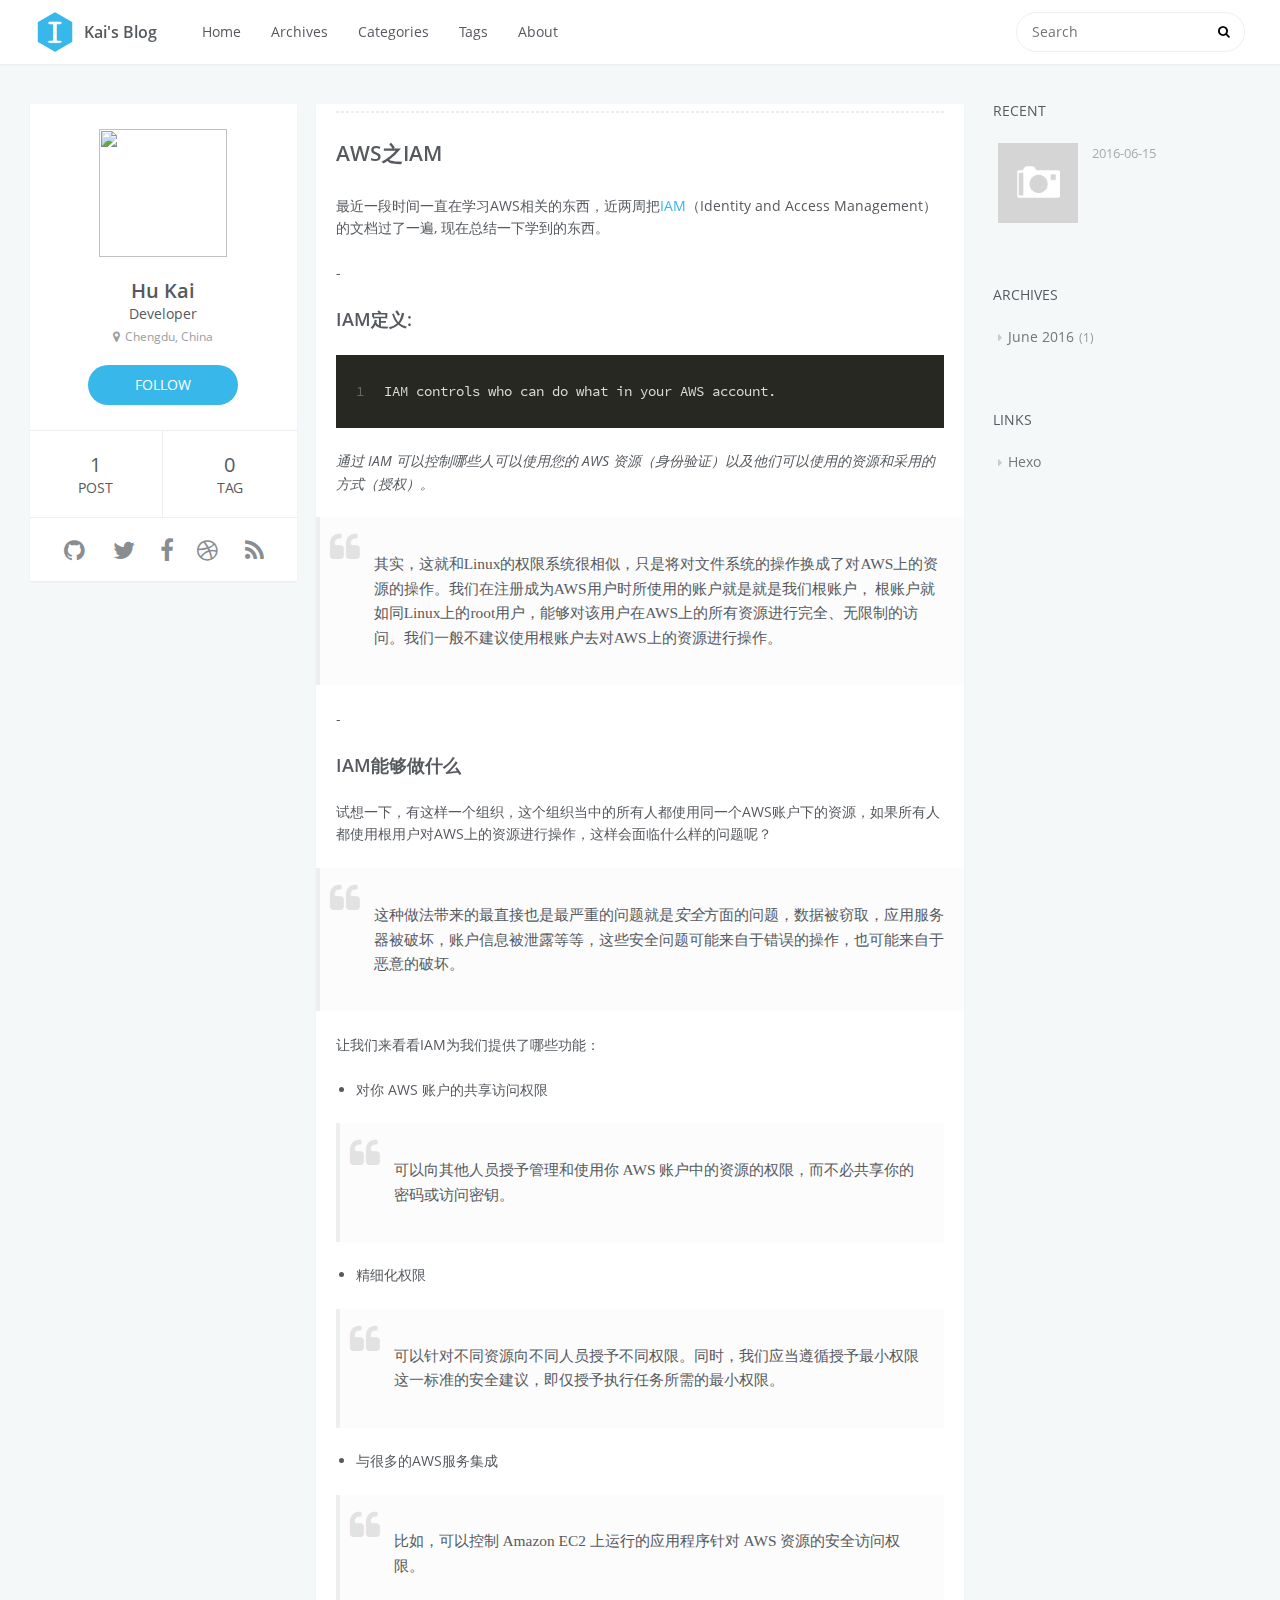
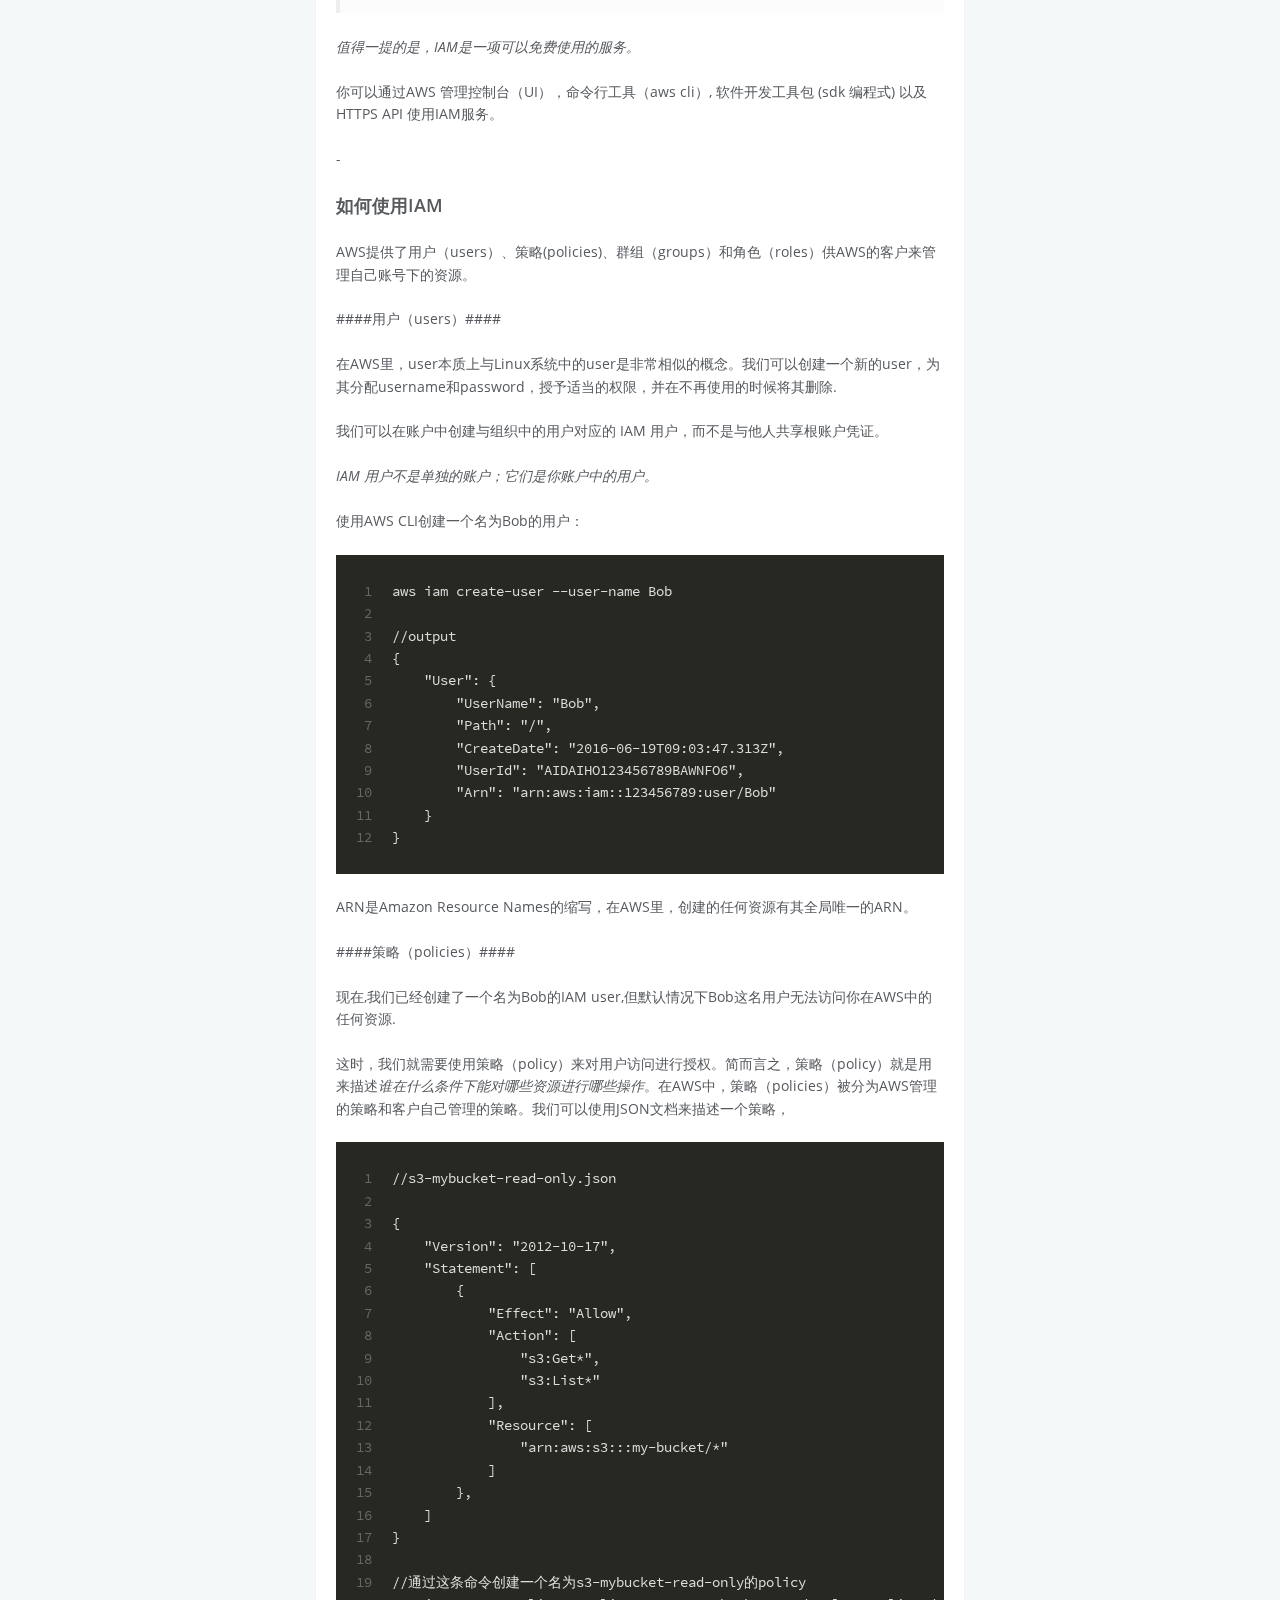
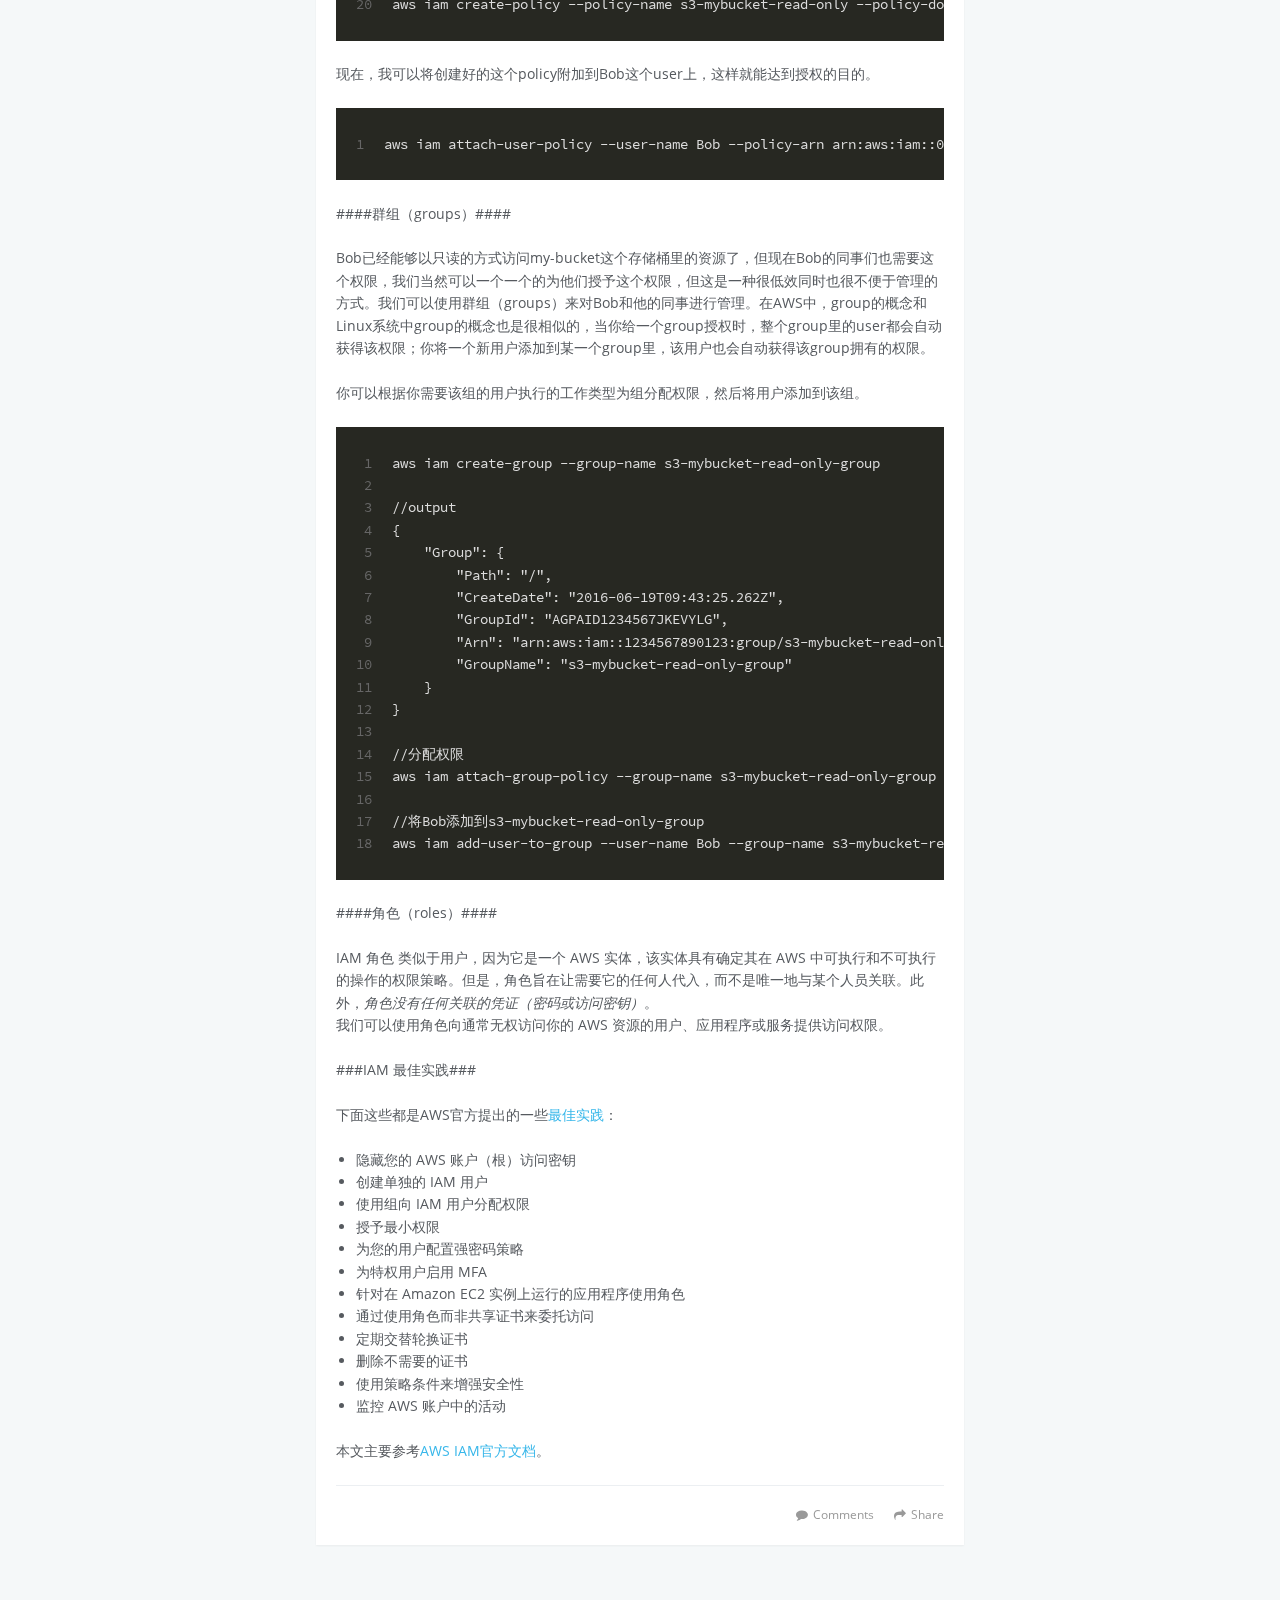
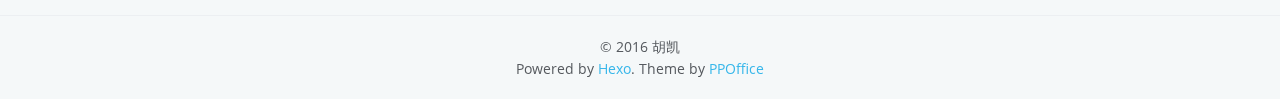
==== index.html @ 1a656338 "Site updated: 2016-06-19 18:15:41" ====
<!DOCTYPE html>
<html lang=zh>
<head>
    <meta charset="utf-8">
    
    <title>Kai&#39;s Blog</title>
    <meta name="viewport" content="width=device-width, initial-scale=1, maximum-scale=1" />
    <meta name="description" content="我的技术博客">
<meta property="og:type" content="website">
<meta property="og:title" content="Kai's Blog">
<meta property="og:url" content="http://yoursite.com/index.html">
<meta property="og:site_name" content="Kai's Blog">
<meta property="og:description" content="我的技术博客">
<meta name="twitter:card" content="summary">
<meta name="twitter:title" content="Kai's Blog">
<meta name="twitter:description" content="我的技术博客">
    

    

    

    <link rel="stylesheet" href="/vendor/font-awesome/css/font-awesome.min.css">
    <link rel="stylesheet" href="/vendor/open-sans/styles.css">
    <link rel="stylesheet" href="/vendor/source-code-pro/styles.css">

    <link rel="stylesheet" href="/css/style.css">

    <script src="/vendor/jquery/2.1.3/jquery.min.js"></script>
    
    
        <link rel="stylesheet" href="/vendor/fancybox/jquery.fancybox.css">
    
    
    
    

</head>
<body>
    <div id="container">
        <header id="header">
    <div id="header-main" class="header-inner">
        <div class="outer">
            <a href="/" id="logo">
                <i class="logo"></i>
                <span class="site-title">Kai&#39;s Blog</span>
            </a>
            <nav id="main-nav">
                
                    <a class="main-nav-link" href="/.">Home</a>
                
                    <a class="main-nav-link" href="/archives">Archives</a>
                
                    <a class="main-nav-link" href="/categories">Categories</a>
                
                    <a class="main-nav-link" href="/tags">Tags</a>
                
                    <a class="main-nav-link" href="/about">About</a>
                
            </nav>
            
                
                <nav id="sub-nav">
                    <div class="profile" id="profile-nav">
                        <a id="profile-anchor" href="javascript:;">
                            <img class="avatar" src="/images/kai_avatar.jpg" />
                            <i class="fa fa-caret-down"></i>
                        </a>
                    </div>
                </nav>
            
            <div id="search-form-wrap">

    <form class="search-form">
        <input type="text" class="ins-search-input search-form-input" placeholder="Search" />
        <button type="submit" class="search-form-submit"></button>
    </form>
    <div class="ins-search">
    <div class="ins-search-mask"></div>
    <div class="ins-search-container">
        <div class="ins-input-wrapper">
            <input type="text" class="ins-search-input" placeholder="Type something..." />
            <span class="ins-close ins-selectable"><i class="fa fa-times-circle"></i></span>
        </div>
        <div class="ins-section-wrapper">
            <div class="ins-section-container"></div>
        </div>
    </div>
</div>
<script>
(function (window) {
    var INSIGHT_CONFIG = {
        TRANSLATION: {
            POSTS: 'Posts',
            PAGES: 'Pages',
            CATEGORIES: 'Categories',
            TAGS: 'Tags',
            UNTITLED: '(Untitled)',
        },
        ROOT_URL: '/',
        CONTENT_URL: '/content.json',
    };
    window.INSIGHT_CONFIG = INSIGHT_CONFIG;
})(window);
</script>
<script src="/js/insight.js"></script>

</div>
        </div>
    </div>
    <div id="main-nav-mobile" class="header-sub header-inner">
        <table class="menu outer">
            <tr>
                
                    <td><a class="main-nav-link" href="/.">Home</a></td>
                
                    <td><a class="main-nav-link" href="/archives">Archives</a></td>
                
                    <td><a class="main-nav-link" href="/categories">Categories</a></td>
                
                    <td><a class="main-nav-link" href="/tags">Tags</a></td>
                
                    <td><a class="main-nav-link" href="/about">About</a></td>
                
                <td>
                    
    <div class="search-form">
        <input type="text" class="ins-search-input search-form-input" placeholder="Search" />
    </div>

                </td>
            </tr>
        </table>
    </div>
</header>

        <div class="outer">
            
                

<aside id="profile">
    <div class="inner profile-inner">
        <div class="base-info profile-block">
            <img id="avatar" src="/images/kai_avatar.jpg" />
            <h2 id="name">Hu Kai</h2>
            <h3 id="title">Developer</h3>
            <span id="location"><i class="fa fa-map-marker"></i>Chengdu, China</span>
            <a id="follow" target="_blank" href="https://github.com/WrongKey/">FOLLOW</a>
        </div>
        <div class="article-info profile-block">
            <div class="article-info-block">
                1
                <span>post</span>
            </div>
            <div class="article-info-block">
                0
                <span>tag</span>
            </div>
        </div>
        
        <div class="profile-block social-links">
            <table>
                <tr>
                    
                    
                    <td>
                        <a href="https://github.com/WrongKey/" target="_blank" title="github" class=tooltip>
                            <i class="fa fa-github"></i>
                        </a>
                    </td>
                    
                    <td>
                        <a href="/" target="_blank" title="twitter" class=tooltip>
                            <i class="fa fa-twitter"></i>
                        </a>
                    </td>
                    
                    <td>
                        <a href="/" target="_blank" title="facebook" class=tooltip>
                            <i class="fa fa-facebook"></i>
                        </a>
                    </td>
                    
                    <td>
                        <a href="/" target="_blank" title="dribbble" class=tooltip>
                            <i class="fa fa-dribbble"></i>
                        </a>
                    </td>
                    
                    <td>
                        <a href="/" target="_blank" title="rss" class=tooltip>
                            <i class="fa fa-rss"></i>
                        </a>
                    </td>
                    
                </tr>
            </table>
        </div>
        
    </div>
</aside>

            
            <section id="main">
    <article id="post-AWS之IAM" class="article article-type-post" itemscope itemprop="blogPost">
    <div class="article-inner">
        
        
        
        <div class="article-entry" itemprop="articleBody">
        
            
            <hr>
<h2 id="AWS之IAM"><a href="#AWS之IAM" class="headerlink" title="AWS之IAM"></a>AWS之IAM</h2><p>最近一段时间一直在学习AWS相关的东西，近两周把<a href="http://docs.aws.amazon.com/zh_cn/IAM/latest/UserGuide/introduction.html" target="_blank" rel="external">IAM</a>（Identity and Access Management）的文档过了一遍, 现在总结一下学到的东西。</p>
<p>-</p>
<h3 id="IAM定义"><a href="#IAM定义" class="headerlink" title="IAM定义:"></a>IAM定义:</h3><figure class="highlight plain"><table><tr><td class="gutter"><pre><span class="line">1</span><br></pre></td><td class="code"><pre><span class="line">IAM controls who can do what in your AWS account.</span><br></pre></td></tr></table></figure>
<p><em>通过 IAM 可以控制哪些人可以使用您的 AWS 资源（身份验证）以及他们可以使用的资源和采用的方式（授权）。</em></p>
<blockquote>
<p>其实，这就和Linux的权限系统很相似，只是将对文件系统的操作换成了对AWS上的资源的操作。我们在注册成为AWS用户时所使用的账户就是就是我们根账户， 根账户就如同Linux上的root用户，能够对该用户在AWS上的所有资源进行完全、无限制的访问。我们一般不建议使用根账户去对AWS上的资源进行操作。</p>
</blockquote>
<p>-</p>
<h3 id="IAM能够做什么"><a href="#IAM能够做什么" class="headerlink" title="IAM能够做什么"></a>IAM能够做什么</h3><p>试想一下，有这样一个组织，这个组织当中的所有人都使用同一个AWS账户下的资源，如果所有人都使用根用户对AWS上的资源进行操作，这样会面临什么样的问题呢？</p>
<blockquote>
<p>这种做法带来的最直接也是最严重的问题就是<em>安全</em>方面的问题，数据被窃取，应用服务器被破坏，账户信息被泄露等等，这些安全问题可能来自于错误的操作，也可能来自于恶意的破坏。</p>
</blockquote>
<p>让我们来看看IAM为我们提供了哪些功能：</p>
<ul>
<li><p>对你 AWS 账户的共享访问权限</p>
<blockquote>
<p>可以向其他人员授予管理和使用你 AWS 账户中的资源的权限，而不必共享你的密码或访问密钥。</p>
</blockquote>
</li>
<li><p>精细化权限</p>
<blockquote>
<p>可以针对不同资源向不同人员授予不同权限。同时，我们应当遵循授予最小权限这一标准的安全建议，即仅授予执行任务所需的最小权限。</p>
</blockquote>
</li>
<li><p>与很多的AWS服务集成</p>
<blockquote>
<p>比如，可以控制 Amazon EC2 上运行的应用程序针对 AWS 资源的安全访问权限。</p>
</blockquote>
</li>
</ul>
<p><em>值得一提的是，IAM是一项可以免费使用的服务。</em></p>
<p>你可以通过AWS 管理控制台（UI），命令行工具（aws cli）, 软件开发工具包 (sdk 编程式) 以及HTTPS API 使用IAM服务。</p>
<p>-</p>
<h3 id="如何使用IAM"><a href="#如何使用IAM" class="headerlink" title="如何使用IAM"></a>如何使用IAM</h3><p>AWS提供了用户（users）、策略(policies)、群组（groups）和角色（roles）供AWS的客户来管理自己账号下的资源。</p>
<p>####用户（users）####</p>
<p>在AWS里，user本质上与Linux系统中的user是非常相似的概念。我们可以创建一个新的user，为其分配username和password，授予适当的权限，并在不再使用的时候将其删除.</p>
<p>我们可以在账户中创建与组织中的用户对应的 IAM 用户，而不是与他人共享根账户凭证。</p>
<p><em>IAM 用户不是单独的账户；它们是你账户中的用户。</em></p>
<p>使用AWS CLI创建一个名为Bob的用户：</p>
<figure class="highlight plain"><table><tr><td class="gutter"><pre><span class="line">1</span><br><span class="line">2</span><br><span class="line">3</span><br><span class="line">4</span><br><span class="line">5</span><br><span class="line">6</span><br><span class="line">7</span><br><span class="line">8</span><br><span class="line">9</span><br><span class="line">10</span><br><span class="line">11</span><br><span class="line">12</span><br></pre></td><td class="code"><pre><span class="line">aws iam create-user --user-name Bob</span><br><span class="line"></span><br><span class="line">//output</span><br><span class="line">&#123;</span><br><span class="line">    &quot;User&quot;: &#123;</span><br><span class="line">        &quot;UserName&quot;: &quot;Bob&quot;,</span><br><span class="line">        &quot;Path&quot;: &quot;/&quot;,</span><br><span class="line">        &quot;CreateDate&quot;: &quot;2016-06-19T09:03:47.313Z&quot;,</span><br><span class="line">        &quot;UserId&quot;: &quot;AIDAIHO123456789BAWNFO6&quot;,</span><br><span class="line">        &quot;Arn&quot;: &quot;arn:aws:iam::123456789:user/Bob&quot;</span><br><span class="line">    &#125;</span><br><span class="line">&#125;</span><br></pre></td></tr></table></figure>
<p>ARN是Amazon Resource Names的缩写，在AWS里，创建的任何资源有其全局唯一的ARN。</p>
<p>####策略（policies）####</p>
<p>现在,我们已经创建了一个名为Bob的IAM user,但默认情况下Bob这名用户无法访问你在AWS中的任何资源.</p>
<p>这时，我们就需要使用策略（policy）来对用户访问进行授权。简而言之，策略（policy）就是用来描述<em>谁在什么条件下能对哪些资源进行哪些操作</em>。在AWS中，策略（policies）被分为AWS管理的策略和客户自己管理的策略。我们可以使用JSON文档来描述一个策略，</p>
<figure class="highlight plain"><table><tr><td class="gutter"><pre><span class="line">1</span><br><span class="line">2</span><br><span class="line">3</span><br><span class="line">4</span><br><span class="line">5</span><br><span class="line">6</span><br><span class="line">7</span><br><span class="line">8</span><br><span class="line">9</span><br><span class="line">10</span><br><span class="line">11</span><br><span class="line">12</span><br><span class="line">13</span><br><span class="line">14</span><br><span class="line">15</span><br><span class="line">16</span><br><span class="line">17</span><br><span class="line">18</span><br><span class="line">19</span><br><span class="line">20</span><br></pre></td><td class="code"><pre><span class="line">//s3-mybucket-read-only.json</span><br><span class="line"></span><br><span class="line">&#123;</span><br><span class="line">    &quot;Version&quot;: &quot;2012-10-17&quot;,</span><br><span class="line">    &quot;Statement&quot;: [</span><br><span class="line">        &#123;</span><br><span class="line">            &quot;Effect&quot;: &quot;Allow&quot;,</span><br><span class="line">            &quot;Action&quot;: [</span><br><span class="line">                &quot;s3:Get*&quot;,</span><br><span class="line">                &quot;s3:List*&quot;</span><br><span class="line">            ],</span><br><span class="line">            &quot;Resource&quot;: [</span><br><span class="line">                &quot;arn:aws:s3:::my-bucket/*&quot;</span><br><span class="line">            ]</span><br><span class="line">        &#125;,</span><br><span class="line">    ]</span><br><span class="line">&#125;</span><br><span class="line"></span><br><span class="line">//通过这条命令创建一个名为s3-mybucket-read-only的policy</span><br><span class="line">aws iam create-policy --policy-name s3-mybucket-read-only --policy-document s3-mybucket-read-only.json</span><br></pre></td></tr></table></figure>
<p>现在，我可以将创建好的这个policy附加到Bob这个user上，这样就能达到授权的目的。</p>
<figure class="highlight plain"><table><tr><td class="gutter"><pre><span class="line">1</span><br></pre></td><td class="code"><pre><span class="line">aws iam attach-user-policy --user-name Bob --policy-arn arn:aws:iam::0123456789012:policy/s3-mybucket-read-only</span><br></pre></td></tr></table></figure>
<p>####群组（groups）####</p>
<p>Bob已经能够以只读的方式访问my-bucket这个存储桶里的资源了，但现在Bob的同事们也需要这个权限，我们当然可以一个一个的为他们授予这个权限，但这是一种很低效同时也很不便于管理的方式。我们可以使用群组（groups）来对Bob和他的同事进行管理。在AWS中，group的概念和Linux系统中group的概念也是很相似的，当你给一个group授权时，整个group里的user都会自动获得该权限；你将一个新用户添加到某一个group里，该用户也会自动获得该group拥有的权限。</p>
<p>你可以根据你需要该组的用户执行的工作类型为组分配权限，然后将用户添加到该组。</p>
<figure class="highlight plain"><table><tr><td class="gutter"><pre><span class="line">1</span><br><span class="line">2</span><br><span class="line">3</span><br><span class="line">4</span><br><span class="line">5</span><br><span class="line">6</span><br><span class="line">7</span><br><span class="line">8</span><br><span class="line">9</span><br><span class="line">10</span><br><span class="line">11</span><br><span class="line">12</span><br><span class="line">13</span><br><span class="line">14</span><br><span class="line">15</span><br><span class="line">16</span><br><span class="line">17</span><br><span class="line">18</span><br></pre></td><td class="code"><pre><span class="line">aws iam create-group --group-name s3-mybucket-read-only-group</span><br><span class="line"></span><br><span class="line">//output</span><br><span class="line">&#123;</span><br><span class="line">    &quot;Group&quot;: &#123;</span><br><span class="line">        &quot;Path&quot;: &quot;/&quot;,</span><br><span class="line">        &quot;CreateDate&quot;: &quot;2016-06-19T09:43:25.262Z&quot;,</span><br><span class="line">        &quot;GroupId&quot;: &quot;AGPAID1234567JKEVYLG&quot;,</span><br><span class="line">        &quot;Arn&quot;: &quot;arn:aws:iam::1234567890123:group/s3-mybucket-read-only-group&quot;,</span><br><span class="line">        &quot;GroupName&quot;: &quot;s3-mybucket-read-only-group&quot;</span><br><span class="line">    &#125;</span><br><span class="line">&#125;</span><br><span class="line"></span><br><span class="line">//分配权限</span><br><span class="line">aws iam attach-group-policy --group-name s3-mybucket-read-only-group --policy-arn arn:aws:iam::0123456789012:policy/s3-mybucket-read-only</span><br><span class="line"></span><br><span class="line">//将Bob添加到s3-mybucket-read-only-group</span><br><span class="line">aws iam add-user-to-group --user-name Bob --group-name s3-mybucket-read-only-group</span><br></pre></td></tr></table></figure>
<p>####角色（roles）####</p>
<p>IAM 角色 类似于用户，因为它是一个 AWS 实体，该实体具有确定其在 AWS 中可执行和不可执行的操作的权限策略。但是，角色旨在让需要它的任何人代入，而不是唯一地与某个人员关联。此外，<em>角色没有任何关联的凭证（密码或访问密钥）</em>。<br>我们可以使用角色向通常无权访问你的 AWS 资源的用户、应用程序或服务提供访问权限。</p>
<p>###IAM 最佳实践###</p>
<p>下面这些都是AWS官方提出的一些<a href="http://docs.aws.amazon.com/zh_cn/IAM/latest/UserGuide/best-practices.html" target="_blank" rel="external">最佳实践</a>：</p>
<ul>
<li>隐藏您的 AWS 账户（根）访问密钥</li>
<li>创建单独的 IAM 用户</li>
<li>使用组向 IAM 用户分配权限</li>
<li>授予最小权限</li>
<li>为您的用户配置强密码策略</li>
<li>为特权用户启用 MFA</li>
<li>针对在 Amazon EC2 实例上运行的应用程序使用角色</li>
<li>通过使用角色而非共享证书来委托访问</li>
<li>定期交替轮换证书</li>
<li>删除不需要的证书</li>
<li>使用策略条件来增强安全性</li>
<li>监控 AWS 账户中的活动</li>
</ul>
<p>本文主要参考<a href="http://aws.amazon.com/cn/documentation/iam/" target="_blank" rel="external">AWS IAM官方文档</a>。</p>

        
        </div>
        <footer class="article-footer">
            <div class="share-container">



</div>

    <a data-url="http://yoursite.com/2016/06/15/AWS之IAM/" data-id="cipmfthps00007px2rnmsf17c" class="article-share-link"><i class="fa fa-share"></i>Share</a>
<script>
    (function ($) {
        // Prevent duplicate binding
        if (typeof(__SHARE_BUTTON_BINDED__) === 'undefined' || !__SHARE_BUTTON_BINDED__) {
            __SHARE_BUTTON_BINDED__ = true;
        } else {
            return;
        }
        $('body').on('click', function() {
            $('.article-share-box.on').removeClass('on');
        }).on('click', '.article-share-link', function(e) {
            e.stopPropagation();

            var $this = $(this),
                url = $this.attr('data-url'),
                encodedUrl = encodeURIComponent(url),
                id = 'article-share-box-' + $this.attr('data-id'),
                offset = $this.offset(),
                box;

            if ($('#' + id).length) {
                box = $('#' + id);

                if (box.hasClass('on')){
                    box.removeClass('on');
                    return;
                }
            } else {
                var html = [
                    '<div id="' + id + '" class="article-share-box">',
                        '<input class="article-share-input" value="' + url + '">',
                        '<div class="article-share-links">',
                            '<a href="https://twitter.com/intent/tweet?url=' + encodedUrl + '" class="fa fa-twitter article-share-twitter" target="_blank" title="Twitter"></a>',
                            '<a href="https://www.facebook.com/sharer.php?u=' + encodedUrl + '" class="fa fa-facebook article-share-facebook" target="_blank" title="Facebook"></a>',
                            '<a href="http://pinterest.com/pin/create/button/?url=' + encodedUrl + '" class="fa fa-pinterest article-share-pinterest" target="_blank" title="Pinterest"></a>',
                            '<a href="https://plus.google.com/share?url=' + encodedUrl + '" class="fa fa-google article-share-google" target="_blank" title="Google+"></a>',
                        '</div>',
                    '</div>'
                ].join('');

              box = $(html);

              $('body').append(box);
            }

            $('.article-share-box.on').hide();

            box.css({
                top: offset.top + 25,
                left: offset.left
            }).addClass('on');

        }).on('click', '.article-share-box', function (e) {
            e.stopPropagation();
        }).on('click', '.article-share-box-input', function () {
            $(this).select();
        }).on('click', '.article-share-box-link', function (e) {
            e.preventDefault();
            e.stopPropagation();

            window.open(this.href, 'article-share-box-window-' + Date.now(), 'width=500,height=450');
        });
    })(jQuery);
</script>

            
    
        <a href="http://yoursite.com/2016/06/15/AWS之IAM/#comments" class="article-comment-link disqus-comment-count" data-disqus-url="http://yoursite.com/2016/06/15/AWS之IAM/">Comments</a>
    

        </footer>
    </div>
    
</article>


</section>
            
                <aside id="sidebar">
   
        
    <div class="widget-wrap">
        <h3 class="widget-title">recent</h3>
        <div class="widget">
            <ul id="recent-post" class="">
                
                    <li>
                        
                        <div class="item-thumbnail">
                            <a href="/2016/06/15/AWS之IAM/" class="thumbnail">
    
    
        <span class="thumbnail-image thumbnail-none"></span>
    
</a>

                        </div>
                        
                        <div class="item-inner">
                            <p class="item-category"></p>
                            <p class="item-title"><a href="/2016/06/15/AWS之IAM/" class="title"></a></p>
                            <p class="item-date"><time datetime="2016-06-15T01:11:07.000Z" itemprop="datePublished">2016-06-15</time></p>
                        </div>
                    </li>
                
            </ul>
        </div>
    </div>

    
        
    
        
    <div class="widget-wrap">
        <h3 class="widget-title">archives</h3>
        <div class="widget">
            <ul class="archive-list"><li class="archive-list-item"><a class="archive-list-link" href="/archives/2016/06/">June 2016</a><span class="archive-list-count">1</span></li></ul>
        </div>
    </div>

    
        
    
        
    
        
    <div class="widget-wrap widget-list">
        <h3 class="widget-title">links</h3>
        <div class="widget">
            <ul>
                
                    <li>
                        <a href="http://hexo.io">Hexo</a>
                    </li>
                
            </ul>
        </div>
    </div>


    
    <div id="toTop" class="fa fa-angle-up"></div>
</aside>
            
        </div>
        <footer id="footer">
    <div class="outer">
        <div id="footer-info" class="inner">
            &copy; 2016 胡凯<br>
            Powered by <a href="http://hexo.io/" target="_blank">Hexo</a>. Theme by <a href="http://github.com/ppoffice">PPOffice</a>
        </div>
    </div>
</footer>
        
    
    <script>
    var disqus_shortname = 'hexo-theme-icarus';
    
    
    (function() {
    var dsq = document.createElement('script');
    dsq.type = 'text/javascript';
    dsq.async = true;
    dsq.src = '//' + disqus_shortname + '.disqus.com/count.js';
    (document.getElementsByTagName('head')[0] || document.getElementsByTagName('body')[0]).appendChild(dsq);
    })();
    </script>



    
        <script src="/vendor/fancybox/jquery.fancybox.pack.js"></script>
    


<!-- Custom Scripts -->
<script src="/js/main.js"></script>

    </div>
</body>
</html>
---- vendor/open-sans/styles.css ----
/* cyrillic-ext */
@font-face {
    font-family: 'Open Sans';
    font-style: normal;
    font-weight: 400;
    src: local('Open Sans'), local('OpenSans'), url(fonts/K88pR3goAWT7BTt32Z01mxJtnKITppOI_IvcXXDNrsc.woff2) format('woff2');
    unicode-range: U+0460-052F, U+20B4, U+2DE0-2DFF, U+A640-A69F;
}
/* cyrillic */
@font-face {
    font-family: 'Open Sans';
    font-style: normal;
    font-weight: 400;
    src: local('Open Sans'), local('OpenSans'), url(fonts/RjgO7rYTmqiVp7vzi-Q5URJtnKITppOI_IvcXXDNrsc.woff2) format('woff2');
    unicode-range: U+0400-045F, U+0490-0491, U+04B0-04B1, U+2116;
}
/* greek-ext */
@font-face {
    font-family: 'Open Sans';
    font-style: normal;
    font-weight: 400;
    src: local('Open Sans'), local('OpenSans'), url(fonts/LWCjsQkB6EMdfHrEVqA1KRJtnKITppOI_IvcXXDNrsc.woff2) format('woff2');
    unicode-range: U+1F00-1FFF;
}
/* greek */
@font-face {
    font-family: 'Open Sans';
    font-style: normal;
    font-weight: 400;
    src: local('Open Sans'), local('OpenSans'), url(fonts/xozscpT2726on7jbcb_pAhJtnKITppOI_IvcXXDNrsc.woff2) format('woff2');
    unicode-range: U+0370-03FF;
}
/* vietnamese */
@font-face {
    font-family: 'Open Sans';
    font-style: normal;
    font-weight: 400;
    src: local('Open Sans'), local('OpenSans'), url(fonts/59ZRklaO5bWGqF5A9baEERJtnKITppOI_IvcXXDNrsc.woff2) format('woff2');
    unicode-range: U+0102-0103, U+1EA0-1EF1, U+20AB;
}
/* latin-ext */
@font-face {
    font-family: 'Open Sans';
    font-style: normal;
    font-weight: 400;
    src: local('Open Sans'), local('OpenSans'), url(fonts/u-WUoqrET9fUeobQW7jkRRJtnKITppOI_IvcXXDNrsc.woff2) format('woff2');
    unicode-range: U+0100-024F, U+1E00-1EFF, U+20A0-20AB, U+20AD-20CF, U+2C60-2C7F, U+A720-A7FF;
}
/* latin */
@font-face {
    font-family: 'Open Sans';
    font-style: normal;
    font-weight: 400;
    src: local('Open Sans'), local('OpenSans'), url(fonts/cJZKeOuBrn4kERxqtaUH3VtXRa8TVwTICgirnJhmVJw.woff2) format('woff2');
    unicode-range: U+0000-00FF, U+0131, U+0152-0153, U+02C6, U+02DA, U+02DC, U+2000-206F, U+2074, U+20AC, U+2212, U+2215, U+E0FF, U+EFFD, U+F000;
}
/* cyrillic-ext */
@font-face {
    font-family: 'Open Sans';
    font-style: normal;
    font-weight: 600;
    src: local('Open Sans Semibold'), local('OpenSans-Semibold'), url(fonts/MTP_ySUJH_bn48VBG8sNSq-j2U0lmluP9RWlSytm3ho.woff2) format('woff2');
    unicode-range: U+0460-052F, U+20B4, U+2DE0-2DFF, U+A640-A69F;
}
/* cyrillic */
@font-face {
    font-family: 'Open Sans';
    font-style: normal;
    font-weight: 600;
    src: local('Open Sans Semibold'), local('OpenSans-Semibold'), url(fonts/MTP_ySUJH_bn48VBG8sNSpX5f-9o1vgP2EXwfjgl7AY.woff2) format('woff2');
    unicode-range: U+0400-045F, U+0490-0491, U+04B0-04B1, U+2116;
}
/* greek-ext */
@font-face {
    font-family: 'Open Sans';
    font-style: normal;
    font-weight: 600;
    src: local('Open Sans Semibold'), local('OpenSans-Semibold'), url(fonts/MTP_ySUJH_bn48VBG8sNShWV49_lSm1NYrwo-zkhivY.woff2) format('woff2');
    unicode-range: U+1F00-1FFF;
}
/* greek */
@font-face {
    font-family: 'Open Sans';
    font-style: normal;
    font-weight: 600;
    src: local('Open Sans Semibold'), local('OpenSans-Semibold'), url(fonts/MTP_ySUJH_bn48VBG8sNSqaRobkAwv3vxw3jMhVENGA.woff2) format('woff2');
    unicode-range: U+0370-03FF;
}
/* vietnamese */
@font-face {
    font-family: 'Open Sans';
    font-style: normal;
    font-weight: 600;
    src: local('Open Sans Semibold'), local('OpenSans-Semibold'), url(fonts/MTP_ySUJH_bn48VBG8sNSv8zf_FOSsgRmwsS7Aa9k2w.woff2) format('woff2');
    unicode-range: U+0102-0103, U+1EA0-1EF1, U+20AB;
}
/* latin-ext */
@font-face {
    font-family: 'Open Sans';
    font-style: normal;
    font-weight: 600;
    src: local('Open Sans Semibold'), local('OpenSans-Semibold'), url(fonts/MTP_ySUJH_bn48VBG8sNSj0LW-43aMEzIO6XUTLjad8.woff2) format('woff2');
    unicode-range: U+0100-024F, U+1E00-1EFF, U+20A0-20AB, U+20AD-20CF, U+2C60-2C7F, U+A720-A7FF;
}
/* latin */
@font-face {
    font-family: 'Open Sans';
    font-style: normal;
    font-weight: 600;
    src: local('Open Sans Semibold'), local('OpenSans-Semibold'), url(fonts/MTP_ySUJH_bn48VBG8sNSugdm0LZdjqr5-oayXSOefg.woff2) format('woff2');
    unicode-range: U+0000-00FF, U+0131, U+0152-0153, U+02C6, U+02DA, U+02DC, U+2000-206F, U+2074, U+20AC, U+2212, U+2215, U+E0FF, U+EFFD, U+F000;
}
/* cyrillic-ext */
@font-face {
    font-family: 'Open Sans';
    font-style: italic;
    font-weight: 400;
    src: local('Open Sans Italic'), local('OpenSans-Italic'), url(fonts/xjAJXh38I15wypJXxuGMBjTOQ_MqJVwkKsUn0wKzc2I.woff2) format('woff2');
    unicode-range: U+0460-052F, U+20B4, U+2DE0-2DFF, U+A640-A69F;
}
/* cyrillic */
@font-face {
    font-family: 'Open Sans';
    font-style: italic;
    font-weight: 400;
    src: local('Open Sans Italic'), local('OpenSans-Italic'), url(fonts/xjAJXh38I15wypJXxuGMBjUj_cnvWIuuBMVgbX098Mw.woff2) format('woff2');
    unicode-range: U+0400-045F, U+0490-0491, U+04B0-04B1, U+2116;
}
/* greek-ext */
@font-face {
    font-family: 'Open Sans';
    font-style: italic;
    font-weight: 400;
    src: local('Open Sans Italic'), local('OpenSans-Italic'), url(fonts/xjAJXh38I15wypJXxuGMBkbcKLIaa1LC45dFaAfauRA.woff2) format('woff2');
    unicode-range: U+1F00-1FFF;
}
/* greek */
@font-face {
    font-family: 'Open Sans';
    font-style: italic;
    font-weight: 400;
    src: local('Open Sans Italic'), local('OpenSans-Italic'), url(fonts/xjAJXh38I15wypJXxuGMBmo_sUJ8uO4YLWRInS22T3Y.woff2) format('woff2');
    unicode-range: U+0370-03FF;
}
/* vietnamese */
@font-face {
    font-family: 'Open Sans';
    font-style: italic;
    font-weight: 400;
    src: local('Open Sans Italic'), local('OpenSans-Italic'), url(fonts/xjAJXh38I15wypJXxuGMBr6up8jxqWt8HVA3mDhkV_0.woff2) format('woff2');
    unicode-range: U+0102-0103, U+1EA0-1EF1, U+20AB;
}
/* latin-ext */
@font-face {
    font-family: 'Open Sans';
    font-style: italic;
    font-weight: 400;
    src: local('Open Sans Italic'), local('OpenSans-Italic'), url(fonts/xjAJXh38I15wypJXxuGMBiYE0-AqJ3nfInTTiDXDjU4.woff2) format('woff2');
    unicode-range: U+0100-024F, U+1E00-1EFF, U+20A0-20AB, U+20AD-20CF, U+2C60-2C7F, U+A720-A7FF;
}
/* latin */
@font-face {
    font-family: 'Open Sans';
    font-style: italic;
    font-weight: 400;
    src: local('Open Sans Italic'), local('OpenSans-Italic'), url(fonts/xjAJXh38I15wypJXxuGMBo4P5ICox8Kq3LLUNMylGO4.woff2) format('woff2');
    unicode-range: U+0000-00FF, U+0131, U+0152-0153, U+02C6, U+02DA, U+02DC, U+2000-206F, U+2074, U+20AC, U+2212, U+2215, U+E0FF, U+EFFD, U+F000;
}
---- vendor/source-code-pro/styles.css ----
/* latin-ext */
@font-face {
  font-family: 'Source Code Pro';
  font-style: normal;
  font-weight: 400;
  src: local('Source Code Pro'), local('SourceCodePro-Regular'), url(fonts/mrl8jkM18OlOQN8JLgasDy2Q8seG17bfDXYR_jUsrzg.woff2) format('woff2');
  unicode-range: U+0100-024F, U+1E00-1EFF, U+20A0-20AB, U+20AD-20CF, U+2C60-2C7F, U+A720-A7FF;
}
/* latin */
@font-face {
  font-family: 'Source Code Pro';
  font-style: normal;
  font-weight: 400;
  src: local('Source Code Pro'), local('SourceCodePro-Regular'), url(fonts/mrl8jkM18OlOQN8JLgasD9V_2ngZ8dMf8fLgjYEouxg.woff2) format('woff2');
  unicode-range: U+0000-00FF, U+0131, U+0152-0153, U+02C6, U+02DA, U+02DC, U+2000-206F, U+2074, U+20AC, U+2212, U+2215, U+E0FF, U+EFFD, U+F000;
}
---- css/style.css ----
body {
  width: 100%;
}
body:before,
body:after {
  content: "";
  display: table;
}
body:after {
  clear: both;
}
html,
body,
div,
span,
applet,
object,
iframe,
h1,
h2,
h3,
h4,
h5,
h6,
p,
blockquote,
pre,
a,
abbr,
acronym,
address,
big,
cite,
code,
del,
dfn,
em,
img,
ins,
kbd,
q,
s,
samp,
small,
strike,
strong,
sub,
sup,
tt,
var,
dl,
dt,
dd,
ol,
ul,
li,
fieldset,
form,
label,
legend,
table,
caption,
tbody,
tfoot,
thead,
tr,
th,
td {
  margin: 0;
  padding: 0;
  border: 0;
  outline: 0;
  font-weight: inherit;
  font-style: inherit;
  font-family: inherit;
  font-size: 100%;
  vertical-align: baseline;
}
body {
  line-height: 1;
  color: #000;
  background: #fff;
}
ol,
ul {
  list-style: none;
}
table {
  border-collapse: separate;
  border-spacing: 0;
  vertical-align: middle;
}
caption,
th,
td {
  text-align: left;
  font-weight: normal;
  vertical-align: middle;
}
a img {
  border: none;
}
input,
button {
  margin: 0;
  padding: 0;
}
input::-moz-focus-inner,
button::-moz-focus-inner {
  border: 0;
  padding: 0;
}
html,
body,
#container {
  height: 100%;
}
body {
  color: #565a5f;
  background: #f5f8f9;
  font: 14px "open sans", "Helvetica Neue", "Microsoft Yahei", Helvetica, Arial, sans-serif;
  -webkit-text-size-adjust: 100%;
}
a {
  color: #38b7ea;
  text-decoration: none;
}
a:visited {
  color: #38b7ea;
}
code {
  margin: 0 2px;
  color: #e96900;
  padding: 3px 5px;
  font-size: 0.8em;
  -webkit-border-radius: 2px;
  border-radius: 2px;
  font-family: "Source Code Pro", Consolas, Monaco, Menlo, Consolas, monospace;
  background-color: #f8f8f8;
}
.outer {
  max-width: 1320px;
  margin: 0 auto;
  padding: 0 20px;
}
.outer:before,
.outer:after {
  content: "";
  display: table;
}
.outer:after {
  clear: both;
}
@media screen and (max-width: 559px) {
  .outer {
    padding: 0;
  }
}
.left,
.alignleft {
  float: left;
}
.right,
.alignright {
  float: right;
}
.clear {
  clear: both;
}
.logo {
  width: 40px;
  height: 40px;
  background-repeat: no-repeat;
  background-image: url("images/logo.png");
  -webkit-background-size: 40px 40px;
  -moz-background-size: 40px 40px;
  background-size: 40px 40px;
}
#container {
  position: relative;
}
#container > .outer {
  margin-bottom: 30px;
}
@media screen and (min-width: 1200px) {
  #main {
    display: inline;
    float: left;
    width: 52.307692307692314%;
    margin: 0 0.769230769230769%;
  }
}
@media screen and (min-width: 800px) and (max-width: 1199px) {
  #main {
    display: inline;
    float: left;
    width: 67.6923076923077%;
    margin: 0 0.769230769230769%;
  }
}
.archive-article-header a,
.layout-wrap-inner.tag-cloud a,
.timeline-row .content h1 a,
.archive-article-header a:visited,
.layout-wrap-inner.tag-cloud a:visited,
.timeline-row .content h1 a:visited {
  color: #565a5f;
  -webkit-transition: 0.2s ease;
  -moz-transition: 0.2s ease;
  -ms-transition: 0.2s ease;
  transition: 0.2s ease;
}
.archive-article-header a:hover,
.layout-wrap-inner.tag-cloud a:hover,
.timeline-row .content h1 a:hover,
.archive-article-header a:visited:hover,
.layout-wrap-inner.tag-cloud a:visited:hover,
.timeline-row .content h1 a:visited:hover {
  color: #38b7ea;
}
.article-meta,
.archive-year,
.widget-title {
  line-height: 1em;
  text-decoration: none;
  text-transform: uppercase;
}
#header,
#profile .inner,
.article-inner,
#comments,
.archive-article,
.timeline-row .content,
#toTop {
  background: #fff;
  -webkit-box-shadow: 0 1px 2px rgba(0,0,0,0.05);
  box-shadow: 0 1px 2px rgba(0,0,0,0.05);
}
.article-entry h1,
.widget h1 {
  font-size: 2em;
}
.article-entry h2,
.widget h2 {
  font-size: 1.5em;
}
.article-entry h3,
.widget h3 {
  font-size: 1.3em;
}
.article-entry h4,
.widget h4 {
  font-size: 1.2em;
}
.article-entry h5,
.widget h5 {
  font-size: 1em;
}
.article-entry h6,
.widget h6 {
  font-size: 1em;
  color: #999;
}
.article-entry hr,
.widget hr {
  border: 1px dashed #eceff2;
}
.article-entry strong,
.widget strong {
  font-weight: bold;
}
.article-entry em,
.widget em,
.article-entry cite,
.widget cite {
  font-style: italic;
}
.article-entry sup,
.widget sup,
.article-entry sub,
.widget sub {
  font-size: 0.75em;
  line-height: 0;
  position: relative;
  vertical-align: baseline;
}
.article-entry sup,
.widget sup {
  top: -0.5em;
}
.article-entry sub,
.widget sub {
  bottom: -0.2em;
}
.article-entry small,
.widget small {
  font-size: 0.85em;
}
.article-entry acronym,
.widget acronym,
.article-entry abbr,
.widget abbr {
  border-bottom: 1px dotted;
}
.article-entry ul,
.widget ul,
.article-entry ol,
.widget ol,
.article-entry dl,
.widget dl {
  margin: 0 20px;
  line-height: 1.6em;
}
.article-entry ul ul,
.widget ul ul,
.article-entry ol ul,
.widget ol ul,
.article-entry ul ol,
.widget ul ol,
.article-entry ol ol,
.widget ol ol {
  margin-top: 0;
  margin-bottom: 0;
}
.article-entry ul,
.widget ul {
  list-style: disc;
}
.article-entry ol,
.widget ol {
  list-style: decimal;
}
.article-entry dt,
.widget dt {
  font-weight: bold;
}
#header {
  background: #fff;
  position: relative;
}
#header a,
#header a:visited {
  white-space: nowrap;
  -webkit-transition: 0.2s ease;
  -moz-transition: 0.2s ease;
  -ms-transition: 0.2s ease;
  transition: 0.2s ease;
  color: #565a5f;
}
#header a:hover {
  color: #38b7ea;
}
.header-inner #logo,
#main-nav,
#sub-nav,
#search-form-wrap {
  height: 40px;
  line-height: 40px;
  padding: 12px 15px;
}
.header-inner #logo,
#main-nav {
  float: left;
}
#sub-nav,
#search-form-wrap {
  float: right;
}
.header-inner {
  height: 100%;
  position: relative;
}
.header-inner #logo {
  display: inline-block;
}
.header-inner #logo .logo {
  margin-right: 5px;
  display: inline-block;
}
.header-inner #logo .site-title {
  font-size: 16px;
  display: inline-block;
  vertical-align: top;
  font-weight: 600;
}
#header-title {
  text-align: center;
  height: 40px;
  position: absolute;
  top: 50%;
  left: 0;
  margin-top: -20px;
}
.header-sub {
  border-top: 1px solid #eceff2;
}
.header-sub ul {
  margin: 0 15px;
}
.header-sub ul:before,
.header-sub ul:after {
  content: "";
  display: table;
}
.header-sub ul:after {
  clear: both;
}
.header-sub ul li {
  float: left;
  margin: 0 10px;
}
.header-sub ul li a {
  display: inline-block;
  line-height: 48px;
}
.header-sub .main-nav-link {
  display: inline-block;
  line-height: 48px;
}
@media screen and (min-width: 560px) and (max-width: 799px) {
  #header-sub {
    display: none;
  }
}
@media screen and (max-width: 559px) {
  #header-sub {
    display: none;
  }
}
@media screen and (min-width: 560px) and (max-width: 799px) {
  #main-nav {
    display: none;
  }
}
@media screen and (max-width: 559px) {
  #main-nav {
    display: none;
  }
}
@media screen and (min-width: 800px) and (max-width: 1199px) {
  #main-nav-mobile {
    display: none;
  }
}
@media screen and (min-width: 1200px) {
  #main-nav-mobile {
    display: none;
  }
}
.nav-icon,
.main-nav-link {
  float: left;
  display: block;
  padding: 0 15px;
}
.nav-icon {
  text-align: center;
  font-size: 14px;
  width: 14px;
  height: 14px;
  position: relative;
  cursor: pointer;
  height: 40px !important;
  line-height: 40px !important;
}
.main-nav-link {
  font-weight: 300;
}
@media screen and (min-width: 1200px) {
  #sub-nav {
    display: none;
  }
}
#sub-nav #profile-nav #profile-anchor {
  display: block;
  height: 40px;
  line-height: 40px;
}
#sub-nav #profile-nav #profile-anchor:before,
#sub-nav #profile-nav #profile-anchor:after {
  content: "";
  display: table;
}
#sub-nav #profile-nav #profile-anchor:after {
  clear: both;
}
#sub-nav #profile-nav .avatar,
#sub-nav #profile-nav .fa {
  float: left;
}
#sub-nav #profile-nav .avatar {
  width: 40px;
  height: 40px;
  margin-right: 8px;
}
#sub-nav #profile-nav .fa {
  line-height: 40px;
}
@media screen and (max-width: 559px) {
  #search-form-wrap {
    display: none;
  }
}
#search-form-wrap .search-form {
  position: relative;
}
#search-form-wrap .search-form .search-form-input {
  width: 100%;
  padding: 0 30px 0 15px;
  line-height: 40px;
  height: 40px !important;
  -webkit-border-radius: 21px;
  border-radius: 21px;
}
#search-form-wrap .search-form .search-form-input::-webkit-search-results-decoration,
#search-form-wrap .search-form .search-form-input::-webkit-search-cancel-button {
  -webkit-appearance: none;
}
#search-form-wrap .search-form .search-form-submit {
  top: 50%;
  right: 15px;
  border: none;
  cursor: pointer;
  margin-top: -7px;
  background: none;
  position: absolute;
  font: 13px font-icon;
  font-family: 'FontAwesome';
}
#search-form-wrap .search-form .search-form-submit:before {
  content: '\f002';
}
#search-form-wrap .search-form .search-form-submit:hover,
#search-form-wrap .search-form .search-form-submit:focus {
  color: #777;
}
.search-form-input,
.search-form-input.ins-search-input,
.search-form-input.st-ui-search-input,
.search-form-input.st-default-search-input {
  -webkit-appearance: textarea;
  -webkit-appearance: textarea;
  -moz-appearance: textarea;
  appearance: textarea;
  padding: 0;
  width: 200px;
  -webkit-box-shadow: none;
  box-shadow: none;
  color: #565a5f;
  -webkit-transition: 0.2s ease;
  -moz-transition: 0.2s ease;
  -ms-transition: 0.2s ease;
  transition: 0.2s ease;
  -webkit-box-sizing: border-box;
  -moz-box-sizing: border-box;
  box-sizing: border-box;
  height: auto !important;
  line-height: 1.6em;
  outline: none !important;
  background: none !important;
  font: 14px "open sans", "Helvetica Neue", "Microsoft Yahei", Helvetica, Arial, sans-serif;
  border: 1px solid #eceff2 !important;
}
.search-form-input:focus,
.search-form-input.ins-search-input:focus,
.search-form-input.st-ui-search-input:focus,
.search-form-input.st-default-search-input:focus {
  border-color: #38b7ea !important;
}
.search-form-input::-webkit-search-results-decoration,
.search-form-input.ins-search-input::-webkit-search-results-decoration,
.search-form-input.st-ui-search-input::-webkit-search-results-decoration,
.search-form-input.st-default-search-input::-webkit-search-results-decoration,
.search-form-input::-webkit-search-cancel-button,
.search-form-input.ins-search-input::-webkit-search-cancel-button,
.search-form-input.st-ui-search-input::-webkit-search-cancel-button,
.search-form-input.st-default-search-input::-webkit-search-cancel-button {
  -webkit-appearance: none;
}
#main-nav-mobile {
  overflow-y: hidden;
  overflow-x: auto;
}
#main-nav-mobile .menu {
  margin: 0;
  height: 48px;
}
#main-nav-mobile .menu:before,
#main-nav-mobile .menu:after {
  content: "";
  display: table;
}
#main-nav-mobile .menu:after {
  clear: both;
}
#main-nav-mobile .menu .search-form-input {
  display: none;
  padding: 0 10px;
  margin-right: 15px;
  height: 32px;
  line-height: 32px;
  -webkit-border-radius: 16px;
  border-radius: 16px;
}
@media screen and (max-width: 559px) {
  #main-nav-mobile .menu .search-form-input {
    display: block;
  }
}
#main-nav-mobile .menu .search-form-input::-webkit-search-results-decoration,
#main-nav-mobile .menu .search-form-input::-webkit-search-cancel-button {
  -webkit-appearance: none;
}
.bio {
  text-align: center;
}
#profile .inner .bio h2 {
  font-size: 1.3em;
  font-weight: bold;
  margin-top: 15px;
}
#profile .inner .bio p {
  margin: 5px 20px 10px 20px;
  text-align: justify;
  max-width: 300px;
  line-height: 1.5em;
}
.profile-block {
  padding: 15px 20px;
  border-bottom: 1px solid #eceff2;
}
.profile-block:last-child {
  border-bottom: none;
}
#profile {
  display: inline;
  float: left;
  width: 21.53846153846154%;
  margin: 0 0.769230769230769%;
  display: none;
}
@media screen and (min-width: 1200px) {
  #profile {
    display: block;
  }
}
#profile .inner {
  margin-top: 40px;
  background: #fff;
}
#profile .inner .base-info #avatar {
  display: block;
  margin: 10px auto 20px;
  width: 128px;
  height: 128px;
}
#profile .inner .base-info #name,
#profile .inner .base-info #title,
#profile .inner .base-info #location {
  display: block;
  text-align: center;
}
#profile .inner .base-info #name {
  font-size: 20px;
  font-weight: 600;
}
#profile .inner .base-info #location {
  font-size: 12px;
  margin-top: 5px;
  color: #9a9ea3;
}
#profile .inner .base-info #location .fa {
  margin-right: 5px;
}
#profile .inner .base-info #follow {
  color: #fff;
  width: 150px;
  height: 40px;
  display: block;
  font-size: 14px;
  line-height: 40px;
  text-align: center;
  margin: 20px auto 10px;
  background: #38b7ea;
  -webkit-border-radius: 20px;
  border-radius: 20px;
  -webkit-transition: 0.2s ease;
  -moz-transition: 0.2s ease;
  -ms-transition: 0.2s ease;
  transition: 0.2s ease;
}
#profile .inner .base-info #follow:hover {
  background: #49c8fb;
}
#profile .inner .article-info {
  padding: 0px;
}
#profile .inner .article-info:before,
#profile .inner .article-info:after {
  content: "";
  display: table;
}
#profile .inner .article-info:after {
  clear: both;
}
#profile .inner .article-info .article-info-block {
  width: 50%;
  float: left;
  padding: 20px 15px;
  text-align: center;
  -webkit-box-sizing: border-box;
  -moz-box-sizing: border-box;
  box-sizing: border-box;
  font-size: 20px;
}
#profile .inner .article-info .article-info-block span {
  display: block;
  font-size: 14px;
  text-transform: uppercase;
}
#profile .inner .article-info .article-info-block:first-child {
  border-right: 1px solid #eceff2;
}
#profile .inner .social-links > table {
  width: 100%;
}
#profile .inner .social-links > table td {
  text-align: center;
  font-size: 24px;
}
#profile .inner .social-links > table td a {
  position: relative;
  -webkit-transition: 0.2s ease;
  -moz-transition: 0.2s ease;
  -ms-transition: 0.2s ease;
  transition: 0.2s ease;
  color: #898d92;
}
#profile .inner .social-links > table td a:hover {
  color: #565a5f;
}
#profile .inner .social-links > table td a.tooltip:hover:after {
  right: -50%;
  top: -41px;
  color: #fff;
  background: #333;
  font-size: 14px;
  content: attr(title);
  display: block;
  padding: 5px 15px;
  position: absolute;
  white-space: nowrap;
  -webkit-border-radius: 2px;
  border-radius: 2px;
  text-transform: uppercase;
  -webkit-box-shadow: 0 0 2px rgba(0,0,0,0.2);
  box-shadow: 0 0 2px rgba(0,0,0,0.2);
  z-index: 1;
}
#profile .inner .social-links > table td a.tooltip:hover:before {
  top: -12px;
  right: 8px;
  border: solid;
  border-color: #333 transparent;
  border-width: 5px 5px 0 5px;
  content: "";
  display: block;
  position: absolute;
  z-index: 2;
}
#profile.card {
  top: 50px;
  right: 20px;
  z-index: 999;
  display: block;
  min-width: 280px;
  position: absolute;
}
#profile.card .profile-inner {
  position: relative;
  -webkit-box-shadow: 0 2px 5px rgba(0,0,0,0.2);
  box-shadow: 0 2px 5px rgba(0,0,0,0.2);
}
#profile.card .profile-inner:before,
#profile.card .profile-inner:after {
  z-index: 1;
  content: '';
  top: -20px;
  right: 10px;
  position: absolute;
  border-width: 10px;
  border-style: solid;
  border-color: transparent transparent #fff transparent;
}
#profile.card .profile-inner:after {
  z-index: 0;
  border-color: transparent transparent #dbdee1 transparent;
}
.article {
  margin: 40px 0;
}
.article-inner {
  overflow: hidden;
}
.article-banner {
  width: 100%;
  height: auto;
}
.article-header {
  padding: 20px 20px 0;
}
.article-header .article-title {
  display: block;
  margin-bottom: 14px;
}
.article-title {
  font-size: 2em;
  color: #565a5f;
  text-decoration: none;
  line-height: 1.3em;
}
a.article-title:visited {
  color: #565a5f;
}
a.article-title:hover {
  color: #38b7ea;
}
@media screen and (max-width: 559px) {
  .article-title {
    font-size: 1.6em;
  }
}
@media screen and (min-width: 560px) and (max-width: 799px) {
  .article-title {
    font-size: 1.6em;
  }
}
.article-meta {
  line-height: 1.6em;
}
.article-meta:before,
.article-meta:after {
  content: "";
  display: table;
}
.article-meta:after {
  clear: both;
}
.article-meta > div {
  float: left;
  margin-right: 10px;
}
.article-meta > div .fa {
  margin-right: 3px;
}
.article-meta a {
  color: #565a5f;
}
.article-meta a:hover {
  color: #38b7ea;
}
.article-category .fa-angle-right {
  margin: 0 5px;
}
.article-tag .tag-link:before {
  content: "#";
}
.article-entry {
  color: #565a5f;
  padding: 0 20px;
  line-height: 1.6em;
}
.article-entry:before,
.article-entry:after {
  content: "";
  display: table;
}
.article-entry:after {
  clear: both;
}
.article-entry p,
.article-entry table {
  line-height: 1.6em;
  margin: 1.6em 0;
}
.article-entry h1,
.article-entry h2,
.article-entry h3,
.article-entry h4,
.article-entry h5,
.article-entry h6 {
  font-weight: bold;
}
.article-entry h1,
.article-entry h2,
.article-entry h3,
.article-entry h4,
.article-entry h5,
.article-entry h6 {
  line-height: 1.3em;
  margin: 1.3em 0;
}
.article-entry a {
  color: #38b7ea;
  text-decoration: none;
}
.article-entry a:hover {
  text-decoration: underline;
}
.article-entry ul,
.article-entry ol,
.article-entry dl {
  margin-top: 1.6em;
  margin-bottom: 1.6em;
}
.article-entry img,
.article-entry video {
  max-width: 100%;
  height: auto;
  display: block;
  margin: auto;
}
.article-entry iframe {
  border: none;
}
.article-entry table {
  width: 100%;
  border-collapse: collapse;
  border-spacing: 0;
}
.article-entry th {
  font-weight: bold;
  border-bottom: 3px solid #eceff2;
  padding-bottom: 0.5em;
}
.article-entry td {
  border-bottom: 1px solid #eceff2;
  padding: 10px 0;
}
.article-entry blockquote {
  position: relative;
  font-family: Georgia, "Times New Roman", "Microsoft Yahei", serif;
  font-size: 1.1em;
  margin: 0 -20px;
  padding: 10px 20px 10px 54px;
  background: #fcfcfc;
  border-left: 4px solid #eee;
}
.article-entry blockquote:before {
  top: 20px;
  left: 10px;
  content: "\f10d";
  color: #e2e2e2;
  font-size: 32px;
  font-family: FontAwesome;
  text-align: center;
  position: absolute;
}
.article-entry blockquote footer {
  font-size: 14px;
  margin: 1.6em 0;
  font-family: "open sans", "Helvetica Neue", "Microsoft Yahei", Helvetica, Arial, sans-serif;
}
.article-entry blockquote footer cite:before {
  content: "—";
  padding: 0 0.5em;
}
.article-entry .pullquote {
  text-align: left;
  width: 45%;
  margin: 0;
}
.article-entry .pullquote.left {
  margin-left: 0.5em;
  margin-right: 1em;
}
.article-entry .pullquote.right {
  margin-right: 0.5em;
  margin-left: 1em;
}
.article-entry .caption {
  color: #999;
  display: block;
  font-size: 0.9em;
  margin-top: 0.5em;
  position: relative;
  text-align: center;
}
.article-entry .video-container {
  position: relative;
  padding-top: 56.25%;
  height: 0;
  overflow: hidden;
}
.article-entry .video-container iframe,
.article-entry .video-container object,
.article-entry .video-container embed {
  position: absolute;
  top: 0;
  left: 0;
  width: 100%;
  height: 100%;
  margin-top: 0;
}
.article-more-link a {
  display: inline-block;
  line-height: 1em;
  padding: 6px 15px;
  -webkit-border-radius: 15px;
  border-radius: 15px;
  background: #f5f8f9;
  color: #999;
  text-shadow: 0 1px #fff;
  text-decoration: none;
}
.article-more-link a:hover {
  background: #38b7ea;
  color: #fff;
  text-decoration: none;
  text-shadow: 0 1px #169cd2;
}
.article-footer {
  font-size: 0.85em;
  line-height: 1.6em;
  border-top: 1px solid #eceff2;
  padding-top: 1.6em;
  margin: 0 20px 20px;
}
.article-footer:before,
.article-footer:after {
  content: "";
  display: table;
}
.article-footer:after {
  clear: both;
}
.article-footer a {
  color: #999;
  text-decoration: none;
}
.article-footer a:hover {
  color: #565a5f;
}
.article-comment-link {
  float: right;
}
.article-comment-link:before {
  content: "\f075";
  font-family: FontAwesome;
  padding-right: 5px;
}
.share-container {
  float: left;
}
.article-share-link {
  float: right;
  cursor: pointer;
  margin-left: 20px;
}
.article-share-link .fa-share {
  margin-right: 5px;
}
#article-nav {
  position: relative;
}
#article-nav:before,
#article-nav:after {
  content: "";
  display: table;
}
#article-nav:after {
  clear: both;
}
@media screen and (min-width: 1200px) {
  #article-nav {
    margin: 40px 0;
  }
  #article-nav:before {
    width: 8px;
    height: 8px;
    position: absolute;
    top: 50%;
    left: 50%;
    margin-top: -4px;
    margin-left: -4px;
    content: "";
    -webkit-border-radius: 50%;
    border-radius: 50%;
    background: #787c81;
  }
}
.article-nav-link-wrap {
  text-decoration: none;
  color: #999;
  -webkit-box-sizing: border-box;
  -moz-box-sizing: border-box;
  box-sizing: border-box;
  margin-top: 40px;
  text-align: center;
  display: block;
}
.article-nav-link-wrap:hover {
  color: #565a5f;
}
@media screen and (min-width: 1200px) {
  .article-nav-link-wrap {
    width: 50%;
    margin-top: 0;
  }
}
@media screen and (min-width: 1200px) {
  #article-nav-newer {
    float: left;
    text-align: right;
    padding-right: 20px;
  }
}
@media screen and (min-width: 1200px) {
  #article-nav-older {
    float: right;
    text-align: left;
    padding-left: 20px;
  }
}
.article-nav-caption {
  letter-spacing: 2px;
  line-height: 1em;
  font-weight: bold;
  color: #565a5f;
  text-transform: uppercase;
}
#article-nav-newer .article-nav-caption {
  margin-right: -2px;
}
.article-nav-title {
  font-size: 0.85em;
  margin-top: 0.5em;
  color: #565a5f;
  line-height: 1.6em;
}
.article-share-box {
  position: absolute;
  display: none;
  background: #fff;
  -webkit-box-shadow: 0px 2px 2px rgba(0,0,0,0.1);
  box-shadow: 0px 2px 2px rgba(0,0,0,0.1);
  -webkit-border-radius: 3px;
  border-radius: 3px;
  margin-left: -145px;
  overflow: hidden;
  z-index: 1;
}
.article-share-box.on {
  display: block;
}
.article-share-input {
  width: 100%;
  background: none;
  -webkit-box-sizing: border-box;
  -moz-box-sizing: border-box;
  box-sizing: border-box;
  font: 14px "open sans", "Helvetica Neue", "Microsoft Yahei", Helvetica, Arial, sans-serif;
  padding: 0 10px;
  color: #565a5f;
  outline: none;
  border: 1px solid #eceff2;
  -webkit-border-radius: 3px 3px 0 0;
  border-radius: 3px 3px 0 0;
  height: 36px;
  line-height: 36px;
}
.article-share-links {
  background: #f5f8f9;
}
.article-share-links:before,
.article-share-links:after {
  content: "";
  display: table;
}
.article-share-links:after {
  clear: both;
}
.article-share-twitter,
.article-share-facebook,
.article-share-pinterest,
.article-share-google {
  width: 50px;
  height: 36px;
  display: block;
  float: left;
  position: relative;
  color: #999;
  text-shadow: 0 1px #fff;
}
.article-share-twitter:before,
.article-share-facebook:before,
.article-share-pinterest:before,
.article-share-google:before {
  font-size: 20px;
  width: 20px;
  height: 20px;
  position: absolute;
  top: 50%;
  left: 50%;
  margin-top: -10px;
  margin-left: -10px;
  text-align: center;
}
.article-share-twitter:hover,
.article-share-facebook:hover,
.article-share-pinterest:hover,
.article-share-google:hover {
  color: #fff;
}
.article-share-twitter:hover {
  background: #00aced;
  text-shadow: 0 1px #008abe;
}
.article-share-facebook:hover {
  background: #3b5998;
  text-shadow: 0 1px #2f477a;
}
.article-share-pinterest:hover {
  background: #cb2027;
  text-shadow: 0 1px #a21a1f;
}
.article-share-google:hover {
  background: #dd4b39;
  text-shadow: 0 1px #be3221;
}
.article-gallery {
  background: #000;
  position: relative;
}
.article-gallery-photos {
  position: relative;
  overflow: hidden;
}
.article-gallery-img {
  display: none;
  max-width: 100%;
}
.article-gallery-img:first-child {
  display: block;
}
.article-gallery-img.loaded {
  position: absolute;
  display: block;
}
.article-gallery-img img {
  display: block;
  max-width: 100%;
  margin: 0 auto;
}
.toc-article {
  background: #f9f9f9;
  margin: 2em 0 0 0.2em;
  padding: 1em;
  -webkit-border-radius: 0px;
  border-radius: 0px;
}
.toc-article .toc-title {
  font-size: 120%;
}
.toc-article strong {
  padding: 0.3em 1;
}
ol.toc {
  width: 100%;
  margin: 1em 2em 0 0;
}
#toc {
  line-height: 1em;
  font-size: 0.8em;
  float: right;
}
#toc .toc {
  padding: 0;
}
#toc .toc li {
  list-style-type: none;
}
#toc .toc-child {
  padding-left: 0em;
}
#toc.toc-aside {
  display: none;
  width: 13%;
  position: fixed;
  right: 2%;
  top: 320px;
  overflow: hidden;
  line-height: 1.5em;
  font-size: 1em;
  color: color-heading;
  opacity: 0.6;
  -webkit-transition: opacity 1s ease-out;
  -moz-transition: opacity 1s ease-out;
  -ms-transition: opacity 1s ease-out;
  transition: opacity 1s ease-out;
}
#toc.toc-aside strong {
  padding: 0.3em 0;
  color: color-font;
}
#toc.toc-aside:hover {
  -webkit-transition: opacity 0.3s ease-out;
  -moz-transition: opacity 0.3s ease-out;
  -ms-transition: opacity 0.3s ease-out;
  transition: opacity 0.3s ease-out;
  opacity: 1;
}
#toc.toc-aside a {
  -webkit-transition: color 1s ease-out;
  -moz-transition: color 1s ease-out;
  -ms-transition: color 1s ease-out;
  transition: color 1s ease-out;
}
#toc.toc-aside a:hover {
  color: color-theme;
  -webkit-transition: color 0.3s ease-out;
  -moz-transition: color 0.3s ease-out;
  -ms-transition: color 0.3s ease-out;
  transition: color 0.3s ease-out;
}
#comments {
  padding: 20px;
  margin: 40px 0;
}
#comments a {
  color: #38b7ea;
}
.archives:before,
.archives:after {
  content: "";
  display: table;
}
.archives:after {
  clear: both;
}
.archives .article:first-child {
  margin: 20px 0;
}
.archive-year-wrap,
.archive-category-wrap,
.archive-tag-wrap,
.layout-title {
  font-size: 1.4em;
  margin: 40px 0 20px 0;
}
@media screen and (max-width: 559px) {
  .archive-year-wrap,
  .archive-category-wrap,
  .archive-tag-wrap,
  .layout-title {
    padding: 0 15px;
    font-size: 1.2em;
  }
}
.archive-year-wrap .fa,
.archive-category-wrap .fa,
.archive-tag-wrap .fa,
.layout-title .fa {
  margin-right: 3px;
}
.archive-year-wrap .archive-year,
.archive-category-wrap .archive-year,
.archive-tag-wrap .archive-year,
.layout-title .archive-year {
  color: #565a5f;
}
.archive-year-wrap .archive-year:hover,
.archive-category-wrap .archive-year:hover,
.archive-tag-wrap .archive-year:hover,
.layout-title .archive-year:hover {
  color: #38b7ea;
}
@media screen and (max-width: 559px) {
  .layout-wrap-inner {
    padding: 0 15px;
  }
}
.archive-article {
  -webkit-column-break-inside: avoid;
  page-break-inside: avoid;
  overflow: hidden;
  break-inside: avoid-column;
  padding: 0;
  margin-bottom: 15px;
}
.archive-article:before,
.archive-article:after {
  content: "";
  display: table;
}
.archive-article:after {
  clear: both;
}
.archive-article.archive-type-summary {
  padding: 15px;
}
.archive-article.archive-type-summary .article-entry {
  padding: 0;
}
.archive-article.archive-type-summary .article-entry p {
  margin: 12px 0;
}
.archive-article .archive-article-content,
.archive-article .archive-article-thumbnail {
  display: table-cell;
  vertical-align: top;
}
@media screen and (max-width: 559px) {
  .archive-article .archive-article-content,
  .archive-article .archive-article-thumbnail {
    display: block;
  }
}
.archive-article .archive-article-thumbnail {
  width: 160px;
  padding-right: 15px;
}
@media screen and (max-width: 559px) {
  .archive-article .archive-article-thumbnail {
    width: 100%;
    padding-bottom: 15px;
  }
}
.archive-article .archive-article-thumbnail .thumbnail {
  height: 0;
  width: 100%;
  padding-bottom: 56.25%;
  display: block;
  position: relative;
  overflow: hidden;
}
.archive-article .archive-article-thumbnail .thumbnail span {
  width: 100%;
  height: 100%;
  display: block;
}
.archive-article .archive-article-thumbnail .thumbnail .thumbnail-image {
  position: absolute;
  -webkit-background-size: cover;
  -moz-background-size: cover;
  background-size: cover;
  background-position: center;
}
.archive-article .archive-article-thumbnail .thumbnail .thumbnail-none {
  background-image: url("images/thumb-default-small.png");
}
.archive-article-title {
  display: block;
  font-size: 1.6em;
  line-height: 1.4em;
  margin-bottom: 12px;
}
@media screen and (max-width: 559px) {
  .archive-article-title {
    display: block;
    font-size: 1.3em;
  }
}
.archive-article-date {
  display: block;
  margin-top: 8px;
}
.layout-wrap-inner.list-categories ul {
  margin-left: 15px;
  list-style: none;
}
.layout-wrap-inner.list-categories ul li,
.layout-wrap-inner.list-categories ul .category-list-child {
  padding: 10px 0;
  font-size: 14px;
  border-bottom: 1px solid border-color;
}
.layout-wrap-inner.list-categories ul li a,
.layout-wrap-inner.list-categories ul .category-list-child a {
  color: #777;
}
.layout-wrap-inner.list-categories ul ul,
.layout-wrap-inner.list-categories ul ol {
  list-style: none;
}
.layout-wrap-inner.list-categories ul ul li,
.layout-wrap-inner.list-categories ul ol li {
  border: none;
}
.layout-wrap-inner.list-categories ul ul li:last-child,
.layout-wrap-inner.list-categories ul ol li:last-child {
  padding-bottom: 0px;
}
.layout-wrap-inner.list-categories li a:before {
  color: #ccc;
  content: "\f0da";
  font-size: 12px;
  margin-right: 6px;
  font-family: FontAwesome;
  -webkit-transition: 0.2s ease;
  -moz-transition: 0.2s ease;
  -ms-transition: 0.2s ease;
  transition: 0.2s ease;
}
.layout-wrap-inner.list-categories li a:hover:before {
  color: #333;
}
.layout-wrap-inner.tag-cloud a {
  margin-right: 8px;
}
.layout-wrap-inner.tag-cloud a:before {
  content: '#';
}
#page-nav {
  margin: 40px auto;
  text-align: center;
  color: #999;
  overflow: hidden;
}
#page-nav:before,
#page-nav:after {
  content: "";
  display: table;
}
#page-nav:after {
  clear: both;
}
#page-nav a,
#page-nav span {
  height: 32px;
  padding: 0 10px;
  line-height: 32px;
  text-align: center;
  display: inline-block;
  -webkit-border-radius: 2px;
  border-radius: 2px;
}
#page-nav a {
  color: #999;
  text-decoration: none;
}
#page-nav a:hover {
  color: #fff;
  background: #38b7ea;
}
#page-nav .page-number {
  display: inline-block;
}
@media screen and (max-width: 559px) {
  #page-nav .page-number {
    display: none;
  }
}
#page-nav .current {
  color: #565a5f;
  font-weight: bold;
}
#page-nav .space {
  color: #eceff2;
}
.timeline-wrap {
  margin: 40px 20px 40px 40px;
  border-left: 3px solid #eceff2;
}
@media screen and (max-width: 559px) {
  .timeline-wrap {
    margin: 40px 20px 40px 30px;
  }
}
@media screen and (min-width: 560px) and (max-width: 799px) {
  .timeline-wrap {
    margin: 40px 20px 40px 30px;
  }
}
.timeline-row {
  margin: 20px 0;
}
.timeline-row:before,
.timeline-row:after {
  content: "";
  display: table;
}
.timeline-row:after {
  clear: both;
}
.timeline-row .node,
.timeline-row .title {
  float: left;
}
.timeline-row .node {
  width: 12px;
  color: #fff;
  height: 12px;
  -webkit-border-radius: 50%;
  border-radius: 50%;
  margin: 11px 0 0 -8px;
  display: inline-block;
  background-color: #38b7ea;
}
.timeline-row .content {
  margin-left: 25px;
  position: relative;
}
.timeline-row .content:after,
.timeline-row .content:before {
  content: '';
  position: absolute;
  display: inline-block;
}
.timeline-row .content:after {
  top: 10px;
  left: -14px;
  border: 7px solid transparent;
  border-right-color: #fff;
}
.timeline-row .content:before {
  top: 9px;
  left: -16px;
  border: 8px solid transparent;
  border-right-color: rgba(0,0,0,0.05);
}
.timeline-row .content h1,
.timeline-row .content .article-meta {
  padding: 10px;
}
.timeline-row .content h1 {
  font-size: 16px;
}
.timeline-row .content .article-meta {
  font-size: 12px;
  color: #898d92;
  border-top: 1px solid #f7f7f7;
  background-color: rgba(244,246,247,0.2);
}
.timeline-row-major .node {
  width: 14px;
  height: 14px;
  font-size: 14px;
  margin: 0 0 0 -17px;
  padding: 6px 8px 10px;
}
.timeline-row-major .title {
  font-size: 18px;
  margin-left: 15px;
  line-height: 30px;
}
#footer {
  padding: 20px 0;
  border-top: 1px solid #eceff2;
  color: #565a5f;
  font-size: 16px;
  text-align: center;
}
#footer .outer {
  margin-bottom: 0;
}
#footer a {
  color: #38b7ea;
  text-decoration: none;
}
#footer a:hover {
  text-decoration: underline;
}
#footer-info {
  line-height: 1.6em;
  font-size: 0.85em;
}
@media screen and (min-width: 1200px) {
  #sidebar {
    display: inline;
    float: left;
    width: 21.53846153846154%;
    margin: 0 0.769230769230769%;
  }
}
@media screen and (min-width: 800px) and (max-width: 1199px) {
  #sidebar {
    display: inline;
    float: left;
    width: 29.230769230769234%;
    margin: 0 0.769230769230769%;
  }
}
.widget {
  line-height: 1.6em;
  word-wrap: break-word;
  font-size: 0.9em;
}
.widget ul,
.widget ol {
  list-style: none;
  margin: 0;
}
.widget ul ul,
.widget ol ul,
.widget ul ol,
.widget ol ol {
  margin: 0 20px;
}
.widget ul ul,
.widget ol ul {
  list-style: disc;
}
.widget ul ol,
.widget ol ol {
  list-style: decimal;
}
.category-list-count,
.tag-list-count,
.archive-list-count {
  padding-left: 5px;
  color: #999;
  font-size: 0.85em;
}
.category-list-count:before,
.tag-list-count:before,
.archive-list-count:before {
  content: "(";
}
.category-list-count:after,
.tag-list-count:after,
.archive-list-count:after {
  content: ")";
}
.tagcloud a {
  margin-right: 5px;
}
.widget-wrap {
  margin: 40px 10px;
}
@media screen and (max-width: 559px) {
  .widget-wrap {
    margin: 40px 20px;
  }
}
.widget-title {
  margin-bottom: 0;
}
.widget {
  padding: 15px 5px;
}
.widget a {
  color: #777;
  text-decoration: none;
}
.widget a:hover {
  color: #333;
}
.widget ul ul,
.widget ol ul,
.widget dl ul,
.widget ul ol,
.widget ol ol,
.widget dl ol,
.widget ul dl,
.widget ol dl,
.widget dl dl {
  margin-left: 15px;
  list-style: disc;
}
.widget ul,
.widget ol {
  list-style: none;
}
.widget ul li,
.widget ol li,
.widget ul .category-list-child,
.widget ol .category-list-child {
  padding: 10px 0;
  font-size: 14px;
  border-bottom: 1px solid border-color;
}
.widget ul li a,
.widget ol li a,
.widget ul .category-list-child a,
.widget ol .category-list-child a {
  color: #777;
}
.widget ul ul,
.widget ol ul,
.widget ul ol,
.widget ol ol {
  list-style: none;
}
.widget ul ul li,
.widget ol ul li,
.widget ul ol li,
.widget ol ol li {
  border: none;
}
.widget ul ul li:last-child,
.widget ol ul li:last-child,
.widget ul ol li:last-child,
.widget ol ol li:last-child {
  padding-bottom: 0px;
}
.widget ul:not(#recent-post) li a:before,
.widget ol:not(#recent-post) li a:before {
  color: #ccc;
  content: "\f0da";
  font-size: 12px;
  margin-right: 6px;
  font-family: FontAwesome;
  -webkit-transition: 0.2s ease;
  -moz-transition: 0.2s ease;
  -ms-transition: 0.2s ease;
  transition: 0.2s ease;
}
.widget ul:not(#recent-post) li a:hover:before,
.widget ol:not(#recent-post) li a:hover:before {
  color: #333;
}
#toTop {
  display: none;
  cursor: pointer;
  text-align: center;
  width: 60px;
  height: 60px;
  color: #fff;
  font-size: 50px;
  line-height: 55px;
  background: #565a5f;
  opacity: 0.8;
  -webkit-border-radius: 4px;
  border-radius: 4px;
  bottom: 20px;
  position: fixed;
}
@media screen and (min-width: 560px) and (max-width: 799px) {
  #toTop {
    width: 52px;
    height: 52px;
    font-size: 34px;
    line-height: 52px;
  }
}
@media screen and (max-width: 559px) {
  #toTop {
    width: 48px;
    height: 48px;
    font-size: 32px;
    line-height: 48px;
  }
}
#recent-post li {
  padding: 10px 0 10px 94px;
}
#recent-post li:before,
#recent-post li:after {
  content: "";
  display: table;
}
#recent-post li:after {
  clear: both;
}
#recent-post.no-thumbnail li {
  padding: 10px 0px;
}
#recent-post li .item-thumbnail {
  opacity: 1;
  float: left;
  margin-left: -94px;
  -webkit-transition: all 0.2s ease;
  -moz-transition: all 0.2s ease;
  -ms-transition: all 0.2s ease;
  transition: all 0.2s ease;
}
#recent-post li .item-thumbnail .thumbnail {
  width: 80px;
  height: 80px;
  display: block;
  position: relative;
  overflow: hidden;
}
#recent-post li .item-thumbnail .thumbnail span {
  width: 100%;
  height: 100%;
  display: block;
}
#recent-post li .item-thumbnail .thumbnail .thumbnail-image {
  position: absolute;
  -webkit-background-size: cover;
  -moz-background-size: cover;
  background-size: cover;
  background-position: center;
}
#recent-post li .item-thumbnail .thumbnail .thumbnail-none {
  background-image: url("images/thumb-default-small.png");
  -webkit-background-size: 100% 100%;
  -moz-background-size: 100% 100%;
  background-size: 100% 100%;
}
#recent-post li .item-inner a,
#recent-post li .item-inner .item-category {
  font-size: 13px;
  text-transform: uppercase;
}
#recent-post li .item-inner a a,
#recent-post li .item-inner .item-category a {
  color: #38b7ea;
}
#recent-post li .item-inner a a:hover,
#recent-post li .item-inner .item-category a:hover {
  color: #333;
}
#recent-post li .item-inner a a,
#recent-post li .item-inner .item-category a,
#recent-post li .item-inner a .fa,
#recent-post li .item-inner .item-category .fa {
  margin-right: 5px;
}
#recent-post li .item-inner .item-title {
  font-size: 15px;
}
#recent-post li .item-inner .item-title a {
  color: #333;
  -webkit-transition: all 0.2s ease;
  -moz-transition: all 0.2s ease;
  -ms-transition: all 0.2s ease;
  transition: all 0.2s ease;
}
#recent-post li .item-inner .item-date {
  color: #aaa;
  font-size: 13px;
  text-transform: uppercase;
}
#recent-post li:hover .item-thumbnail {
  opacity: 0.8;
}
#recent-post li:hover .item-title a {
  color: #38b7ea;
}
.ins-search {
  display: none;
}
.ins-search.show {
  display: block;
}
.ins-selectable {
  cursor: pointer;
}
.ins-search-mask,
.ins-search-container {
  position: fixed;
}
.ins-search-mask {
  top: 0;
  left: 0;
  width: 100%;
  height: 100%;
  z-index: 100;
  background: rgba(0,0,0,0.5);
}
.ins-input-wrapper {
  position: relative;
}
.ins-search-input {
  width: 100%;
  border: none;
  outline: none;
  font-size: 16px;
  -webkit-box-shadow: none;
  box-shadow: none;
  font-weight: 200;
  -webkit-border-radius: 0;
  border-radius: 0;
  background: #fff;
  line-height: 20px;
  -webkit-box-sizing: border-box;
  -moz-box-sizing: border-box;
  box-sizing: border-box;
  padding: 12px 28px 12px 20px;
  border-bottom: 1px solid #e2e2e2;
  font-family: "Microsoft Yahei Light", "Microsoft Yahei", Helvetica, Arial, sans-serif;
}
.ins-close {
  top: 50%;
  right: 6px;
  width: 20px;
  height: 20px;
  font-size: 16px;
  margin-top: -11px;
  position: absolute;
  text-align: center;
  display: inline-block;
}
.ins-close:hover {
  color: #006bde;
}
.ins-search-container {
  left: 50%;
  top: 100px;
  z-index: 101;
  bottom: 100px;
  -webkit-box-sizing: border-box;
  -moz-box-sizing: border-box;
  box-sizing: border-box;
  width: 540px;
  margin-left: -270px;
}
@media screen and (max-width: 559px), screen and (max-height: 479px) {
  .ins-search-container {
    top: 0;
    left: 0;
    margin: 0;
    width: 100%;
    height: 100%;
    background: #f7f7f7;
  }
}
.ins-section-wrapper {
  left: 0;
  right: 0;
  top: 45px;
  bottom: 0;
  overflow-y: auto;
  position: absolute;
}
.ins-section-container {
  position: relative;
  background: #f7f7f7;
}
.ins-section {
  font-size: 14px;
  line-height: 16px;
}
.ins-section .ins-section-header,
.ins-section .ins-search-item {
  padding: 8px 15px;
}
.ins-section .ins-section-header {
  color: #9a9a9a;
  border-bottom: 1px solid #e2e2e2;
}
.ins-section .ins-slug {
  margin-left: 5px;
  color: #9a9a9a;
}
.ins-section .ins-slug:before {
  content: '(';
}
.ins-section .ins-slug:after {
  content: ')';
}
.ins-section .ins-search-item header,
.ins-section .ins-search-item .ins-search-preview {
  overflow: hidden;
  white-space: nowrap;
  text-overflow: ellipsis;
}
.ins-section .ins-search-item header .fa {
  margin-right: 8px;
}
.ins-section .ins-search-item .ins-search-preview {
  height: 15px;
  font-size: 12px;
  color: #9a9a9a;
  margin: 5px 0 0 20px;
}
.ins-section .ins-search-item:hover,
.ins-section .ins-search-item.active {
  color: #fff;
  background: #006bde;
}
.ins-section .ins-search-item:hover .ins-slug,
.ins-section .ins-search-item.active .ins-slug,
.ins-section .ins-search-item:hover .ins-search-preview,
.ins-section .ins-search-item.active .ins-search-preview {
  color: #fff;
}
.highlight {
  margin: 0px;
  display: block;
  overflow-x: auto;
  padding: 15px 20px;
  font-size: 14px;
  font-family: "Source Code Pro", Consolas, Monaco, Menlo, Consolas, monospace;
  line-height: 22.400000000000002px;
}
.highlight table {
  margin: 0;
  width: auto;
}
.highlight table td {
  border: none;
}
.highlight table td.code {
  padding-right: 20px;
}
.highlight .gutter pre {
  color: #666;
  text-align: right;
  padding-right: 20px;
}
.article-entry .highlight {
  margin: 1.6em 0;
}
.highlight {
  color: #ddd;
  background: #272822;
}
.highlight .code .tag,
.highlight .code .keyword,
.highlight .code .selector-tag,
.highlight .code .literal,
.highlight .code .strong,
.highlight .code .name {
  color: #f92672;
}
.highlight .code .code {
  color: #66d9ef;
}
.highlight .code .class .title {
  color: #fff;
}
.highlight .code .attribute,
.highlight .code .symbol,
.highlight .code .regexp,
.highlight .code .link {
  color: #bf79db;
}
.highlight .code .string,
.highlight .code .bullet,
.highlight .code .subst,
.highlight .code .title,
.highlight .code .section,
.highlight .code .emphasis,
.highlight .code .type,
.highlight .code .built_in,
.highlight .code .builtin-name,
.highlight .code .selector-attr,
.highlight .code .selector-pseudo,
.highlight .code .addition,
.highlight .code .variable,
.highlight .code .template-tag,
.highlight .code .template-variable {
  color: #a6e22e;
}
.highlight .code .comment,
.highlight .code .quote,
.highlight .code .deletion,
.highlight .code .meta {
  color: #75715e;
}
.highlight .code .keyword,
.highlight .code .selector-tag,
.highlight .code .literal,
.highlight .code .doctag,
.highlight .code .title,
.highlight .code .section,
.highlight .code .type,
.highlight .code .selector-id {
  font-weight: bold;
}
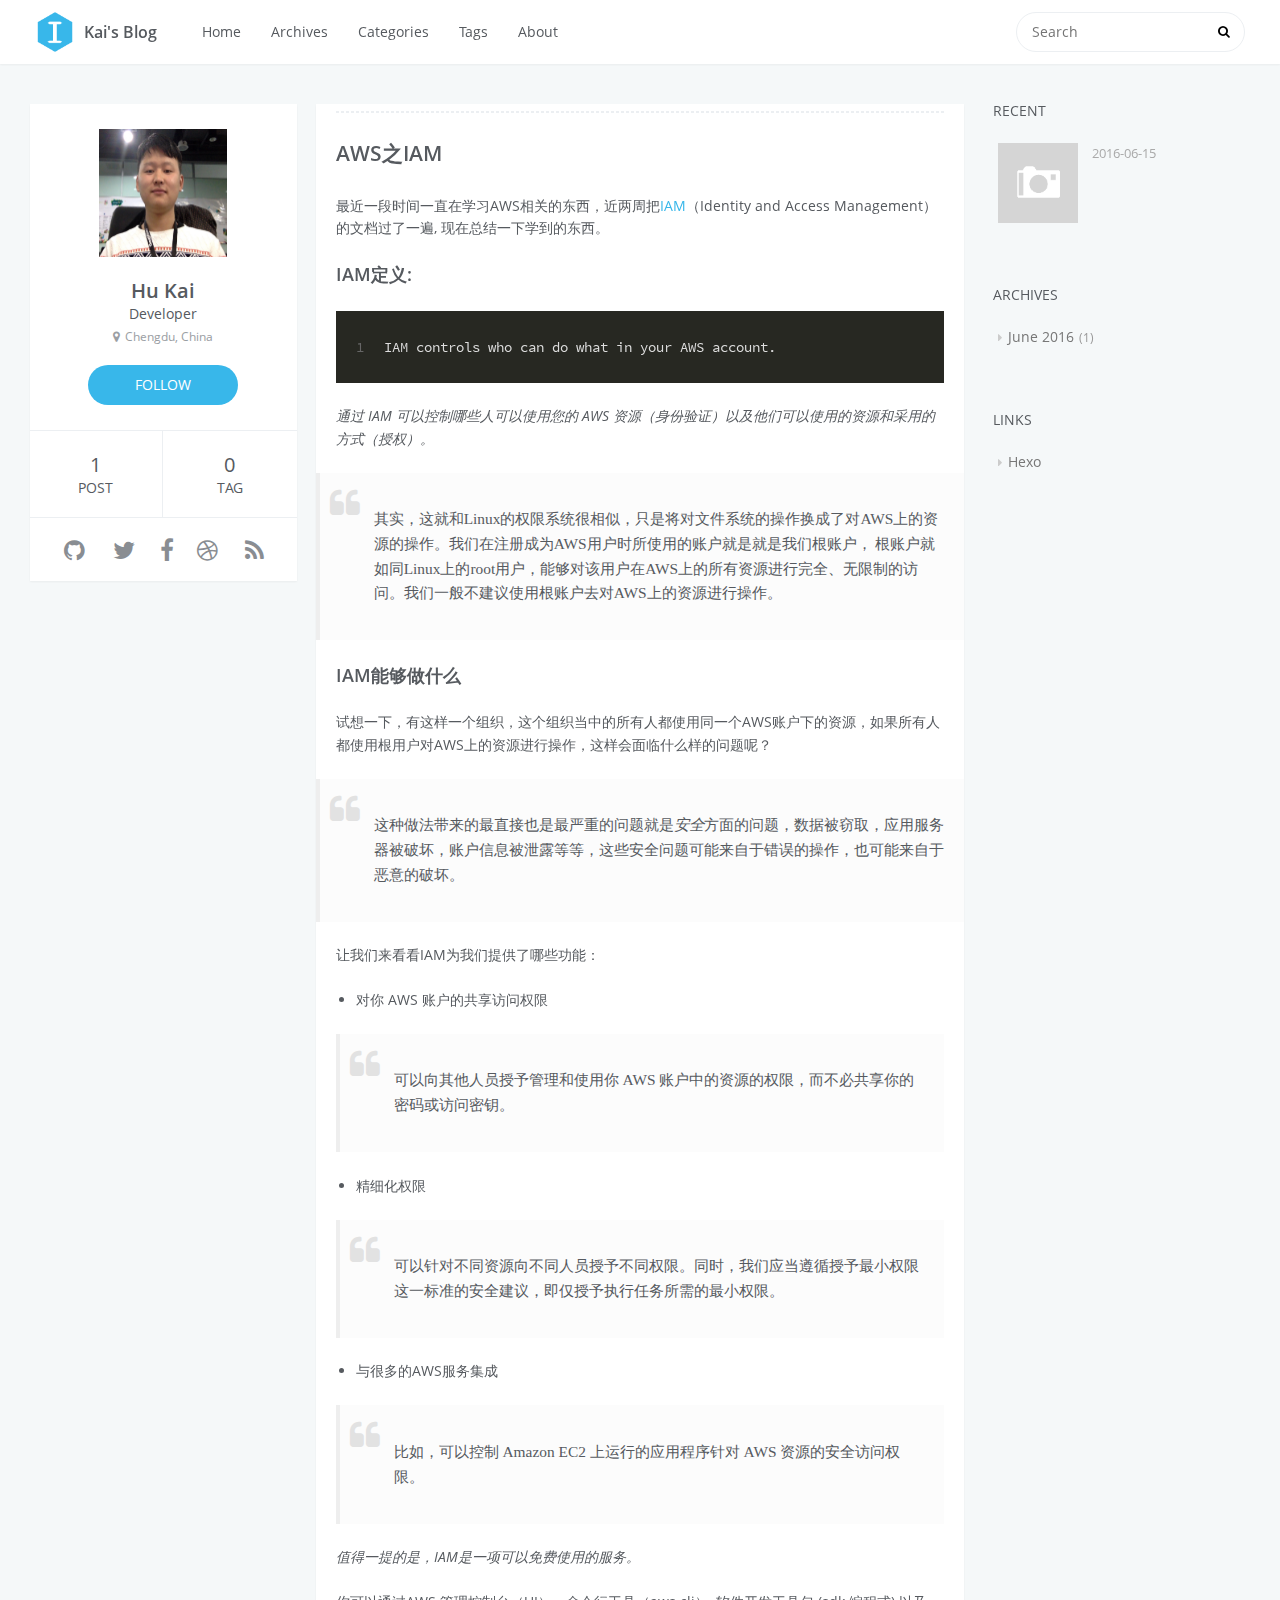
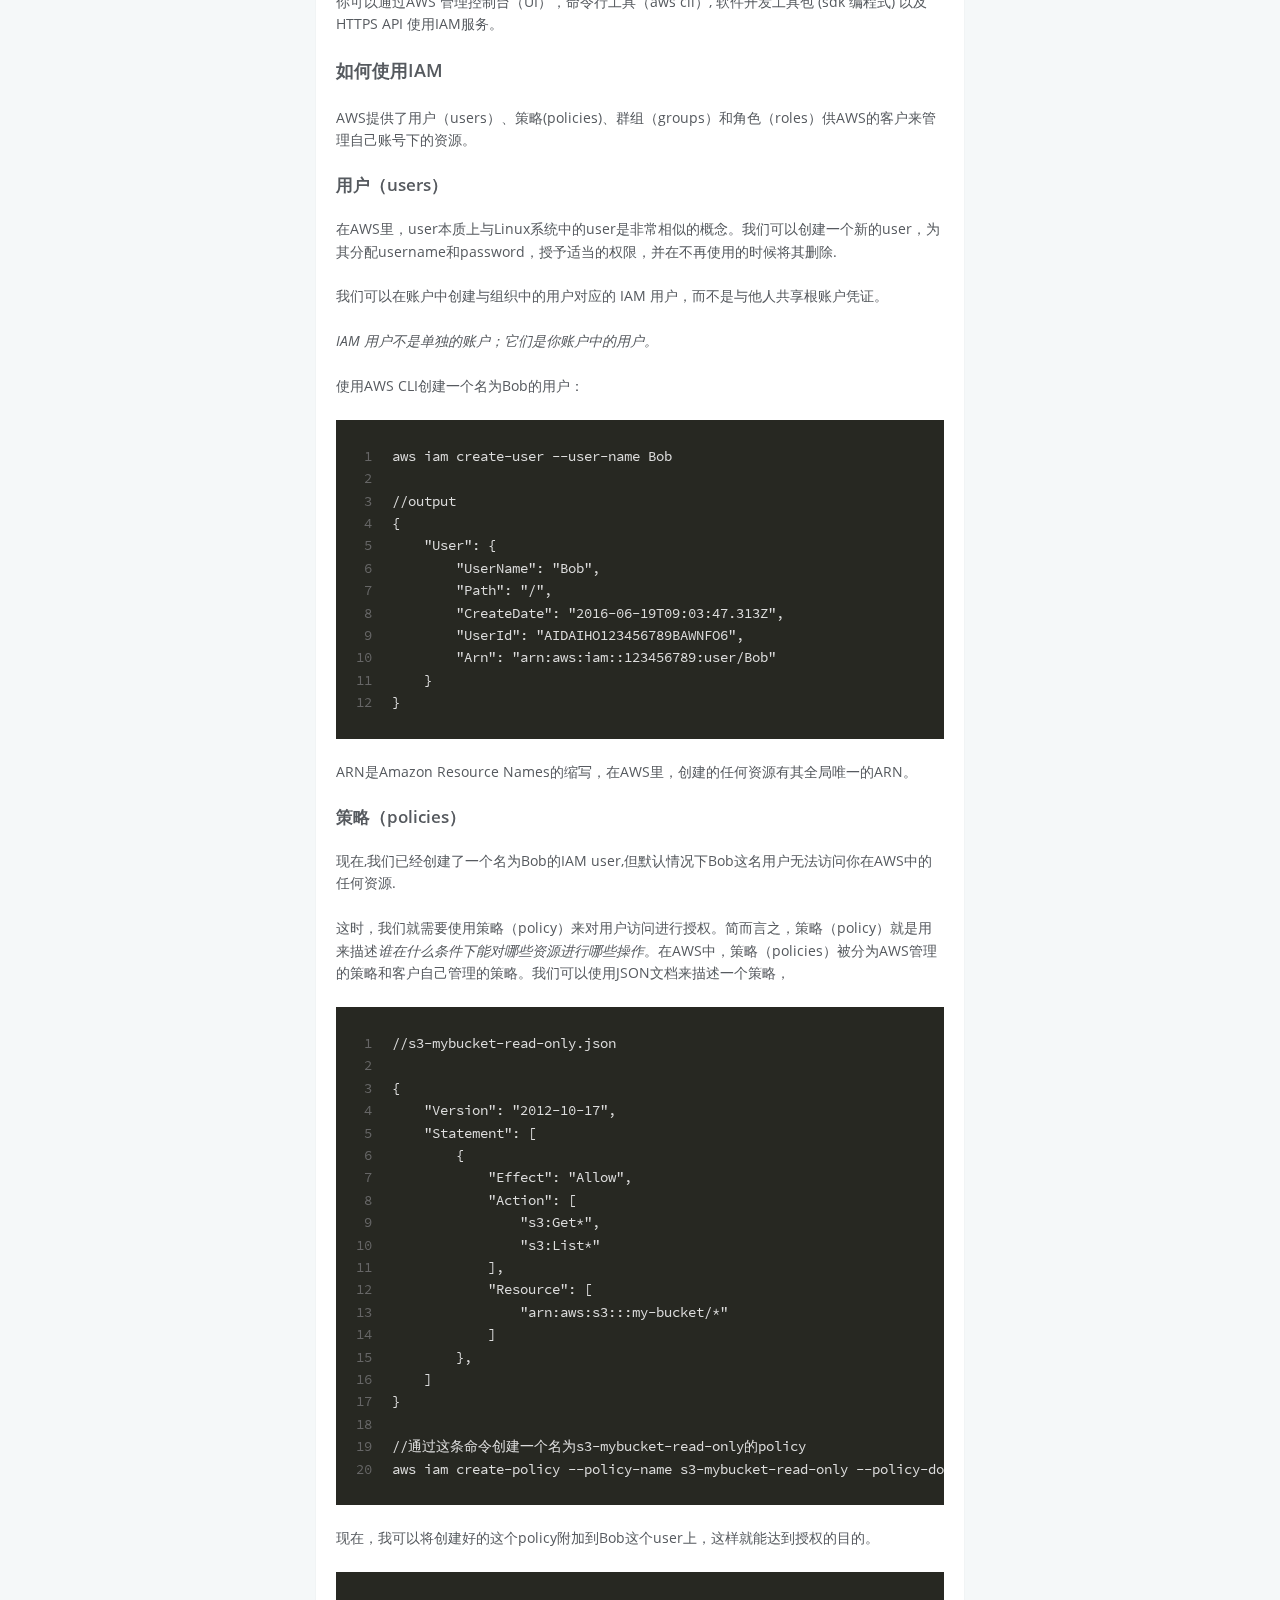
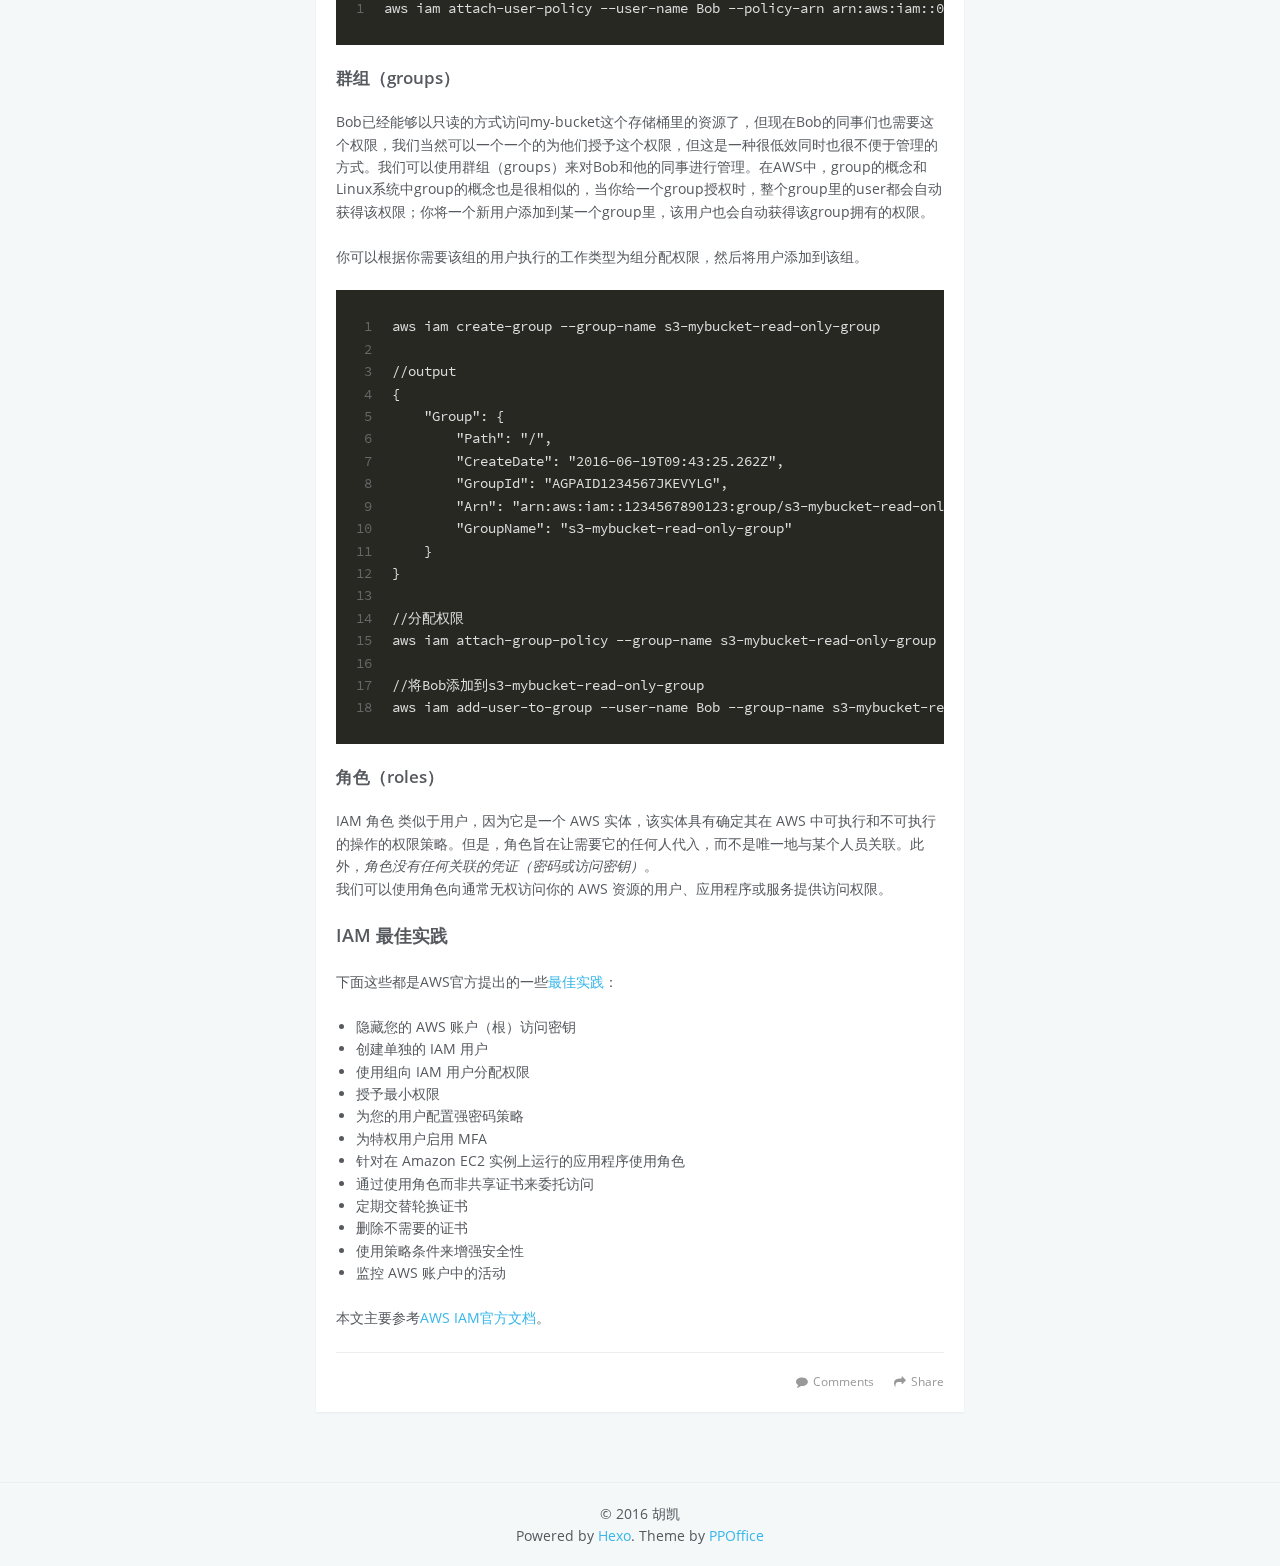
==== commit 9e48728e: "Site updated: 2016-06-22 12:41:58" ====
--- a/index.html
+++ b/index.html
@@ -63,7 +63,7 @@
                 <nav id="sub-nav">
                     <div class="profile" id="profile-nav">
                         <a id="profile-anchor" href="javascript:;">
-                            <img class="avatar" src="/images/kai_avatar.jpg" />
+                            <img class="avatar" src="/css/images/avatar.png" />
                             <i class="fa fa-caret-down"></i>
                         </a>
                     </div>
@@ -141,7 +141,7 @@
 <aside id="profile">
     <div class="inner profile-inner">
         <div class="base-info profile-block">
-            <img id="avatar" src="/images/kai_avatar.jpg" />
+            <img id="avatar" src="/css/images/avatar.png" />
             <h2 id="name">Hu Kai</h2>
             <h3 id="title">Developer</h3>
             <span id="location"><i class="fa fa-map-marker"></i>Chengdu, China</span>
@@ -212,13 +212,11 @@
             
             <hr>
 <h2 id="AWS之IAM"><a href="#AWS之IAM" class="headerlink" title="AWS之IAM"></a>AWS之IAM</h2><p>最近一段时间一直在学习AWS相关的东西，近两周把<a href="http://docs.aws.amazon.com/zh_cn/IAM/latest/UserGuide/introduction.html" target="_blank" rel="external">IAM</a>（Identity and Access Management）的文档过了一遍, 现在总结一下学到的东西。</p>
-<p>-</p>
 <h3 id="IAM定义"><a href="#IAM定义" class="headerlink" title="IAM定义:"></a>IAM定义:</h3><figure class="highlight plain"><table><tr><td class="gutter"><pre><span class="line">1</span><br></pre></td><td class="code"><pre><span class="line">IAM controls who can do what in your AWS account.</span><br></pre></td></tr></table></figure>
 <p><em>通过 IAM 可以控制哪些人可以使用您的 AWS 资源（身份验证）以及他们可以使用的资源和采用的方式（授权）。</em></p>
 <blockquote>
 <p>其实，这就和Linux的权限系统很相似，只是将对文件系统的操作换成了对AWS上的资源的操作。我们在注册成为AWS用户时所使用的账户就是就是我们根账户， 根账户就如同Linux上的root用户，能够对该用户在AWS上的所有资源进行完全、无限制的访问。我们一般不建议使用根账户去对AWS上的资源进行操作。</p>
 </blockquote>
-<p>-</p>
 <h3 id="IAM能够做什么"><a href="#IAM能够做什么" class="headerlink" title="IAM能够做什么"></a>IAM能够做什么</h3><p>试想一下，有这样一个组织，这个组织当中的所有人都使用同一个AWS账户下的资源，如果所有人都使用根用户对AWS上的资源进行操作，这样会面临什么样的问题呢？</p>
 <blockquote>
 <p>这种做法带来的最直接也是最严重的问题就是<em>安全</em>方面的问题，数据被窃取，应用服务器被破坏，账户信息被泄露等等，这些安全问题可能来自于错误的操作，也可能来自于恶意的破坏。</p>
@@ -243,29 +241,23 @@
 </ul>
 <p><em>值得一提的是，IAM是一项可以免费使用的服务。</em></p>
 <p>你可以通过AWS 管理控制台（UI），命令行工具（aws cli）, 软件开发工具包 (sdk 编程式) 以及HTTPS API 使用IAM服务。</p>
-<p>-</p>
 <h3 id="如何使用IAM"><a href="#如何使用IAM" class="headerlink" title="如何使用IAM"></a>如何使用IAM</h3><p>AWS提供了用户（users）、策略(policies)、群组（groups）和角色（roles）供AWS的客户来管理自己账号下的资源。</p>
-<p>####用户（users）####</p>
-<p>在AWS里，user本质上与Linux系统中的user是非常相似的概念。我们可以创建一个新的user，为其分配username和password，授予适当的权限，并在不再使用的时候将其删除.</p>
+<h4 id="用户（users）"><a href="#用户（users）" class="headerlink" title="用户（users）"></a>用户（users）</h4><p>在AWS里，user本质上与Linux系统中的user是非常相似的概念。我们可以创建一个新的user，为其分配username和password，授予适当的权限，并在不再使用的时候将其删除.</p>
 <p>我们可以在账户中创建与组织中的用户对应的 IAM 用户，而不是与他人共享根账户凭证。</p>
 <p><em>IAM 用户不是单独的账户；它们是你账户中的用户。</em></p>
 <p>使用AWS CLI创建一个名为Bob的用户：</p>
 <figure class="highlight plain"><table><tr><td class="gutter"><pre><span class="line">1</span><br><span class="line">2</span><br><span class="line">3</span><br><span class="line">4</span><br><span class="line">5</span><br><span class="line">6</span><br><span class="line">7</span><br><span class="line">8</span><br><span class="line">9</span><br><span class="line">10</span><br><span class="line">11</span><br><span class="line">12</span><br></pre></td><td class="code"><pre><span class="line">aws iam create-user --user-name Bob</span><br><span class="line"></span><br><span class="line">//output</span><br><span class="line">&#123;</span><br><span class="line">    &quot;User&quot;: &#123;</span><br><span class="line">        &quot;UserName&quot;: &quot;Bob&quot;,</span><br><span class="line">        &quot;Path&quot;: &quot;/&quot;,</span><br><span class="line">        &quot;CreateDate&quot;: &quot;2016-06-19T09:03:47.313Z&quot;,</span><br><span class="line">        &quot;UserId&quot;: &quot;AIDAIHO123456789BAWNFO6&quot;,</span><br><span class="line">        &quot;Arn&quot;: &quot;arn:aws:iam::123456789:user/Bob&quot;</span><br><span class="line">    &#125;</span><br><span class="line">&#125;</span><br></pre></td></tr></table></figure>
 <p>ARN是Amazon Resource Names的缩写，在AWS里，创建的任何资源有其全局唯一的ARN。</p>
-<p>####策略（policies）####</p>
-<p>现在,我们已经创建了一个名为Bob的IAM user,但默认情况下Bob这名用户无法访问你在AWS中的任何资源.</p>
+<h4 id="策略（policies）"><a href="#策略（policies）" class="headerlink" title="策略（policies）"></a>策略（policies）</h4><p>现在,我们已经创建了一个名为Bob的IAM user,但默认情况下Bob这名用户无法访问你在AWS中的任何资源.</p>
 <p>这时，我们就需要使用策略（policy）来对用户访问进行授权。简而言之，策略（policy）就是用来描述<em>谁在什么条件下能对哪些资源进行哪些操作</em>。在AWS中，策略（policies）被分为AWS管理的策略和客户自己管理的策略。我们可以使用JSON文档来描述一个策略，</p>
 <figure class="highlight plain"><table><tr><td class="gutter"><pre><span class="line">1</span><br><span class="line">2</span><br><span class="line">3</span><br><span class="line">4</span><br><span class="line">5</span><br><span class="line">6</span><br><span class="line">7</span><br><span class="line">8</span><br><span class="line">9</span><br><span class="line">10</span><br><span class="line">11</span><br><span class="line">12</span><br><span class="line">13</span><br><span class="line">14</span><br><span class="line">15</span><br><span class="line">16</span><br><span class="line">17</span><br><span class="line">18</span><br><span class="line">19</span><br><span class="line">20</span><br></pre></td><td class="code"><pre><span class="line">//s3-mybucket-read-only.json</span><br><span class="line"></span><br><span class="line">&#123;</span><br><span class="line">    &quot;Version&quot;: &quot;2012-10-17&quot;,</span><br><span class="line">    &quot;Statement&quot;: [</span><br><span class="line">        &#123;</span><br><span class="line">            &quot;Effect&quot;: &quot;Allow&quot;,</span><br><span class="line">            &quot;Action&quot;: [</span><br><span class="line">                &quot;s3:Get*&quot;,</span><br><span class="line">                &quot;s3:List*&quot;</span><br><span class="line">            ],</span><br><span class="line">            &quot;Resource&quot;: [</span><br><span class="line">                &quot;arn:aws:s3:::my-bucket/*&quot;</span><br><span class="line">            ]</span><br><span class="line">        &#125;,</span><br><span class="line">    ]</span><br><span class="line">&#125;</span><br><span class="line"></span><br><span class="line">//通过这条命令创建一个名为s3-mybucket-read-only的policy</span><br><span class="line">aws iam create-policy --policy-name s3-mybucket-read-only --policy-document s3-mybucket-read-only.json</span><br></pre></td></tr></table></figure>
 <p>现在，我可以将创建好的这个policy附加到Bob这个user上，这样就能达到授权的目的。</p>
 <figure class="highlight plain"><table><tr><td class="gutter"><pre><span class="line">1</span><br></pre></td><td class="code"><pre><span class="line">aws iam attach-user-policy --user-name Bob --policy-arn arn:aws:iam::0123456789012:policy/s3-mybucket-read-only</span><br></pre></td></tr></table></figure>
-<p>####群组（groups）####</p>
-<p>Bob已经能够以只读的方式访问my-bucket这个存储桶里的资源了，但现在Bob的同事们也需要这个权限，我们当然可以一个一个的为他们授予这个权限，但这是一种很低效同时也很不便于管理的方式。我们可以使用群组（groups）来对Bob和他的同事进行管理。在AWS中，group的概念和Linux系统中group的概念也是很相似的，当你给一个group授权时，整个group里的user都会自动获得该权限；你将一个新用户添加到某一个group里，该用户也会自动获得该group拥有的权限。</p>
+<h4 id="群组（groups）"><a href="#群组（groups）" class="headerlink" title="群组（groups）"></a>群组（groups）</h4><p>Bob已经能够以只读的方式访问my-bucket这个存储桶里的资源了，但现在Bob的同事们也需要这个权限，我们当然可以一个一个的为他们授予这个权限，但这是一种很低效同时也很不便于管理的方式。我们可以使用群组（groups）来对Bob和他的同事进行管理。在AWS中，group的概念和Linux系统中group的概念也是很相似的，当你给一个group授权时，整个group里的user都会自动获得该权限；你将一个新用户添加到某一个group里，该用户也会自动获得该group拥有的权限。</p>
 <p>你可以根据你需要该组的用户执行的工作类型为组分配权限，然后将用户添加到该组。</p>
 <figure class="highlight plain"><table><tr><td class="gutter"><pre><span class="line">1</span><br><span class="line">2</span><br><span class="line">3</span><br><span class="line">4</span><br><span class="line">5</span><br><span class="line">6</span><br><span class="line">7</span><br><span class="line">8</span><br><span class="line">9</span><br><span class="line">10</span><br><span class="line">11</span><br><span class="line">12</span><br><span class="line">13</span><br><span class="line">14</span><br><span class="line">15</span><br><span class="line">16</span><br><span class="line">17</span><br><span class="line">18</span><br></pre></td><td class="code"><pre><span class="line">aws iam create-group --group-name s3-mybucket-read-only-group</span><br><span class="line"></span><br><span class="line">//output</span><br><span class="line">&#123;</span><br><span class="line">    &quot;Group&quot;: &#123;</span><br><span class="line">        &quot;Path&quot;: &quot;/&quot;,</span><br><span class="line">        &quot;CreateDate&quot;: &quot;2016-06-19T09:43:25.262Z&quot;,</span><br><span class="line">        &quot;GroupId&quot;: &quot;AGPAID1234567JKEVYLG&quot;,</span><br><span class="line">        &quot;Arn&quot;: &quot;arn:aws:iam::1234567890123:group/s3-mybucket-read-only-group&quot;,</span><br><span class="line">        &quot;GroupName&quot;: &quot;s3-mybucket-read-only-group&quot;</span><br><span class="line">    &#125;</span><br><span class="line">&#125;</span><br><span class="line"></span><br><span class="line">//分配权限</span><br><span class="line">aws iam attach-group-policy --group-name s3-mybucket-read-only-group --policy-arn arn:aws:iam::0123456789012:policy/s3-mybucket-read-only</span><br><span class="line"></span><br><span class="line">//将Bob添加到s3-mybucket-read-only-group</span><br><span class="line">aws iam add-user-to-group --user-name Bob --group-name s3-mybucket-read-only-group</span><br></pre></td></tr></table></figure>
-<p>####角色（roles）####</p>
-<p>IAM 角色 类似于用户，因为它是一个 AWS 实体，该实体具有确定其在 AWS 中可执行和不可执行的操作的权限策略。但是，角色旨在让需要它的任何人代入，而不是唯一地与某个人员关联。此外，<em>角色没有任何关联的凭证（密码或访问密钥）</em>。<br>我们可以使用角色向通常无权访问你的 AWS 资源的用户、应用程序或服务提供访问权限。</p>
-<p>###IAM 最佳实践###</p>
-<p>下面这些都是AWS官方提出的一些<a href="http://docs.aws.amazon.com/zh_cn/IAM/latest/UserGuide/best-practices.html" target="_blank" rel="external">最佳实践</a>：</p>
+<h4 id="角色（roles）"><a href="#角色（roles）" class="headerlink" title="角色（roles）"></a>角色（roles）</h4><p>IAM 角色 类似于用户，因为它是一个 AWS 实体，该实体具有确定其在 AWS 中可执行和不可执行的操作的权限策略。但是，角色旨在让需要它的任何人代入，而不是唯一地与某个人员关联。此外，<em>角色没有任何关联的凭证（密码或访问密钥）</em>。<br>我们可以使用角色向通常无权访问你的 AWS 资源的用户、应用程序或服务提供访问权限。</p>
+<h3 id="IAM-最佳实践"><a href="#IAM-最佳实践" class="headerlink" title="IAM 最佳实践"></a>IAM 最佳实践</h3><p>下面这些都是AWS官方提出的一些<a href="http://docs.aws.amazon.com/zh_cn/IAM/latest/UserGuide/best-practices.html" target="_blank" rel="external">最佳实践</a>：</p>
 <ul>
 <li>隐藏您的 AWS 账户（根）访问密钥</li>
 <li>创建单独的 IAM 用户</li>
@@ -291,7 +283,7 @@
 
 </div>
 
-    <a data-url="http://yoursite.com/2016/06/15/AWS之IAM/" data-id="cipmfthps00007px2rnmsf17c" class="article-share-link"><i class="fa fa-share"></i>Share</a>
+    <a data-url="http://yoursite.com/2016/06/15/AWS之IAM/" data-id="cipqdmmdw0000aex2mx4gz69m" class="article-share-link"><i class="fa fa-share"></i>Share</a>
 <script>
     (function ($) {
         // Prevent duplicate binding
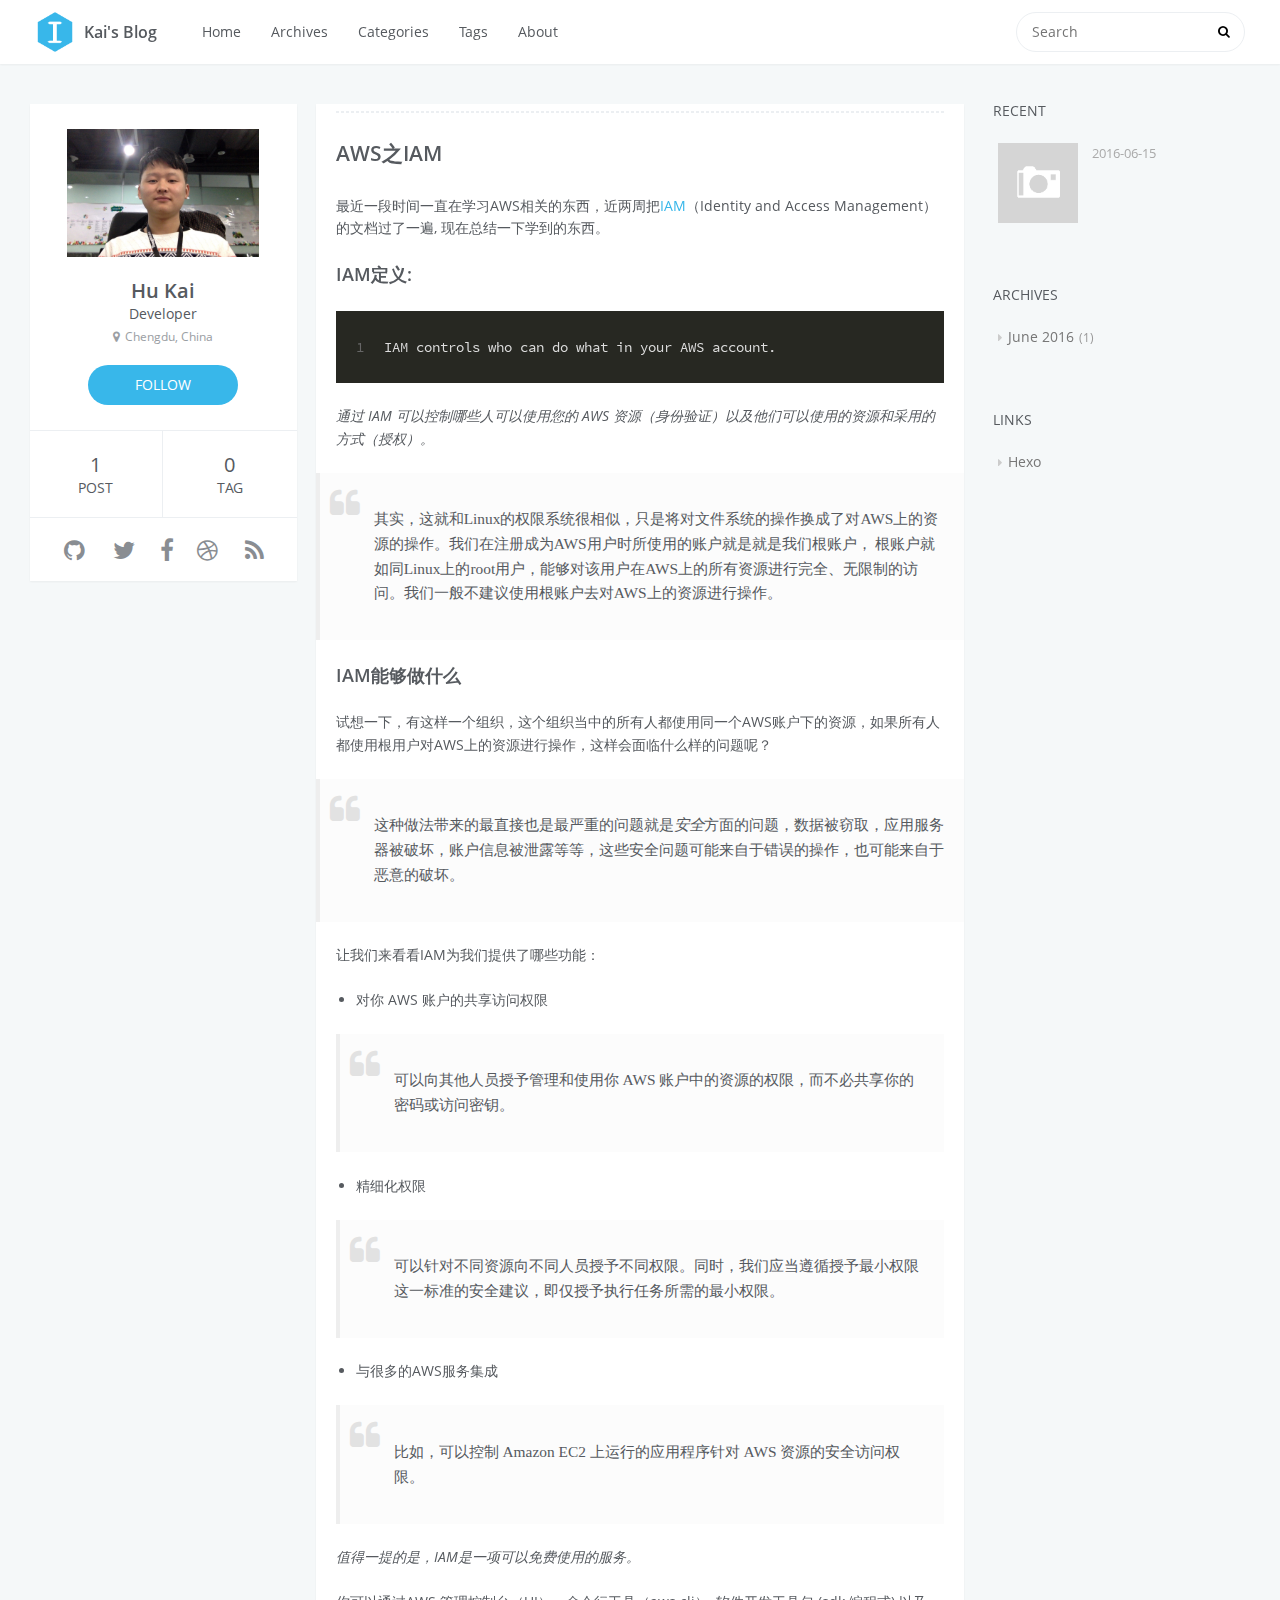
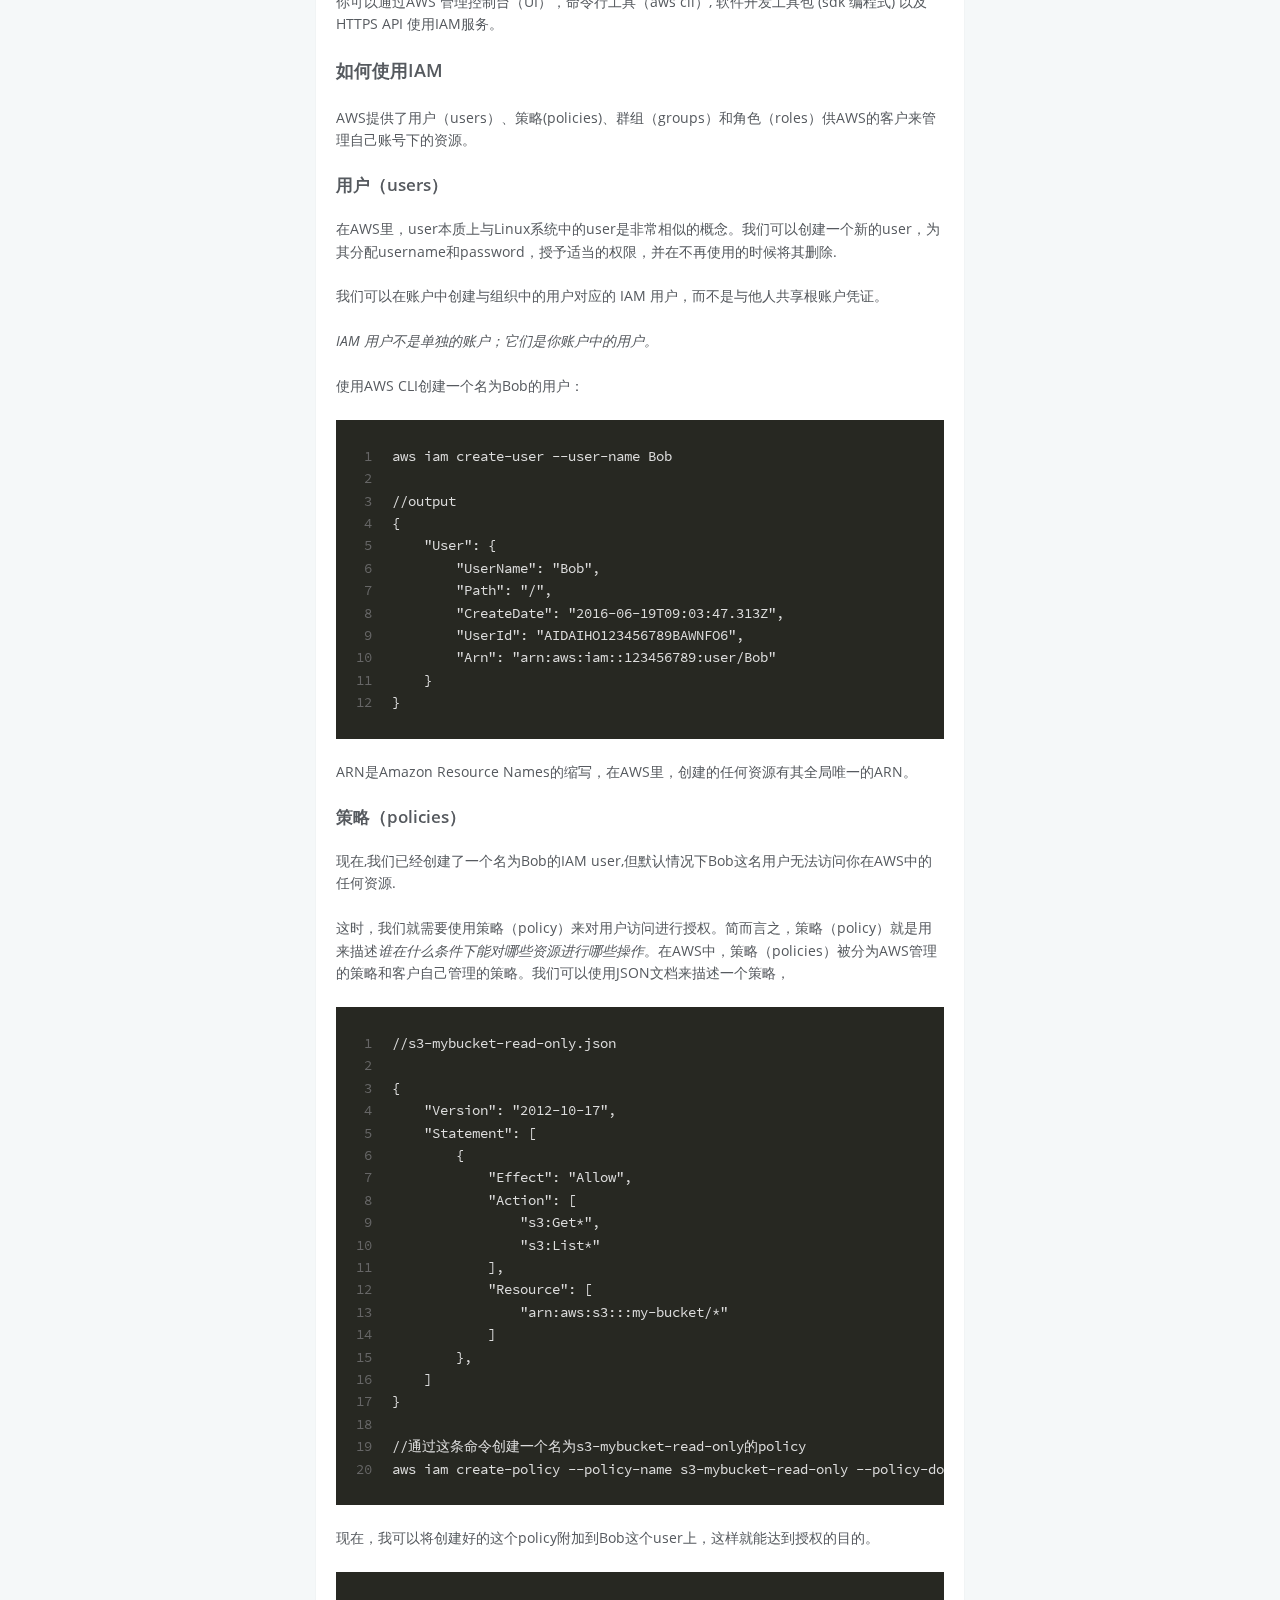
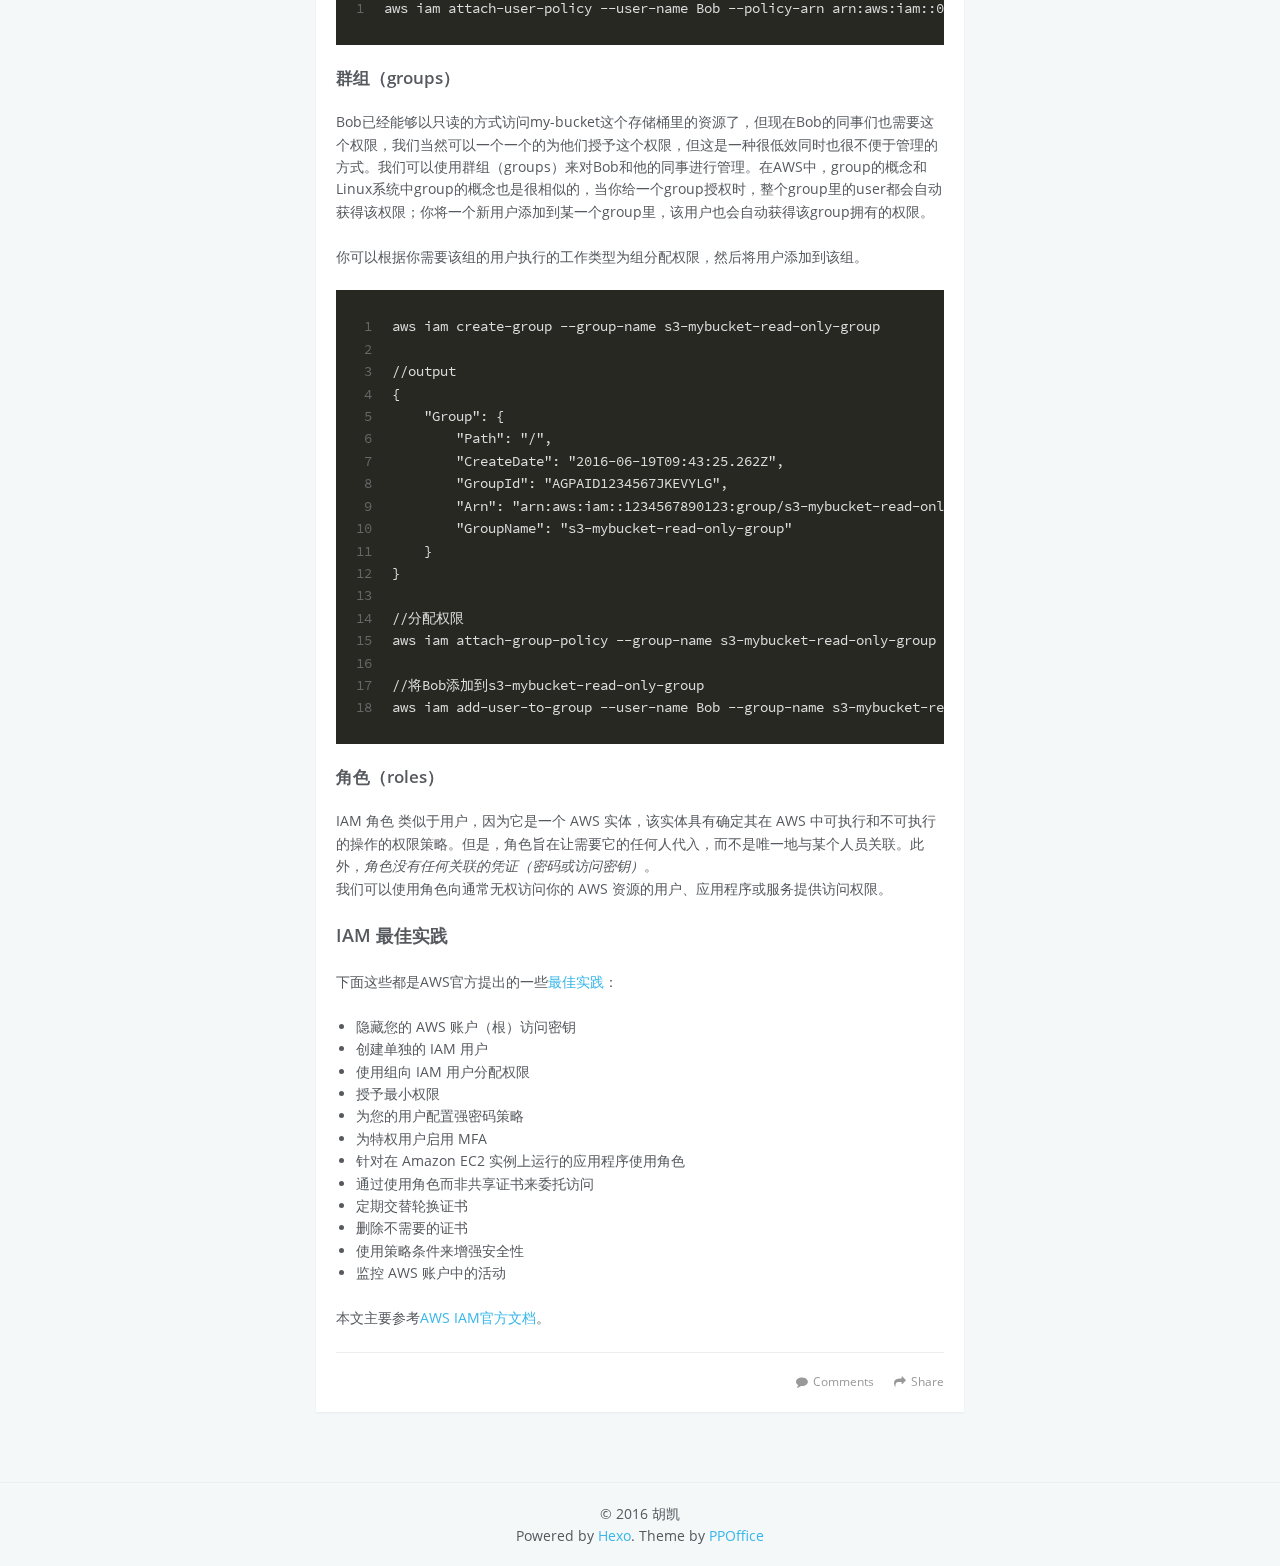
==== commit fd291e6f: "Site updated: 2016-06-22 12:54:18" ====
--- a/index.html
+++ b/index.html
@@ -283,7 +283,7 @@
 
 </div>
 
-    <a data-url="http://yoursite.com/2016/06/15/AWS之IAM/" data-id="cipqdmmdw0000aex2mx4gz69m" class="article-share-link"><i class="fa fa-share"></i>Share</a>
+    <a data-url="http://yoursite.com/2016/06/15/AWS之IAM/" data-id="cipqenssj0000htx2eerj1k83" class="article-share-link"><i class="fa fa-share"></i>Share</a>
 <script>
     (function ($) {
         // Prevent duplicate binding
--- a/css/style.css
+++ b/css/style.css
@@ -651,7 +651,7 @@
 #profile .inner .base-info #avatar {
   display: block;
   margin: 10px auto 20px;
-  width: 128px;
+  width: 192px;
   height: 128px;
 }
 #profile .inner .base-info #name,
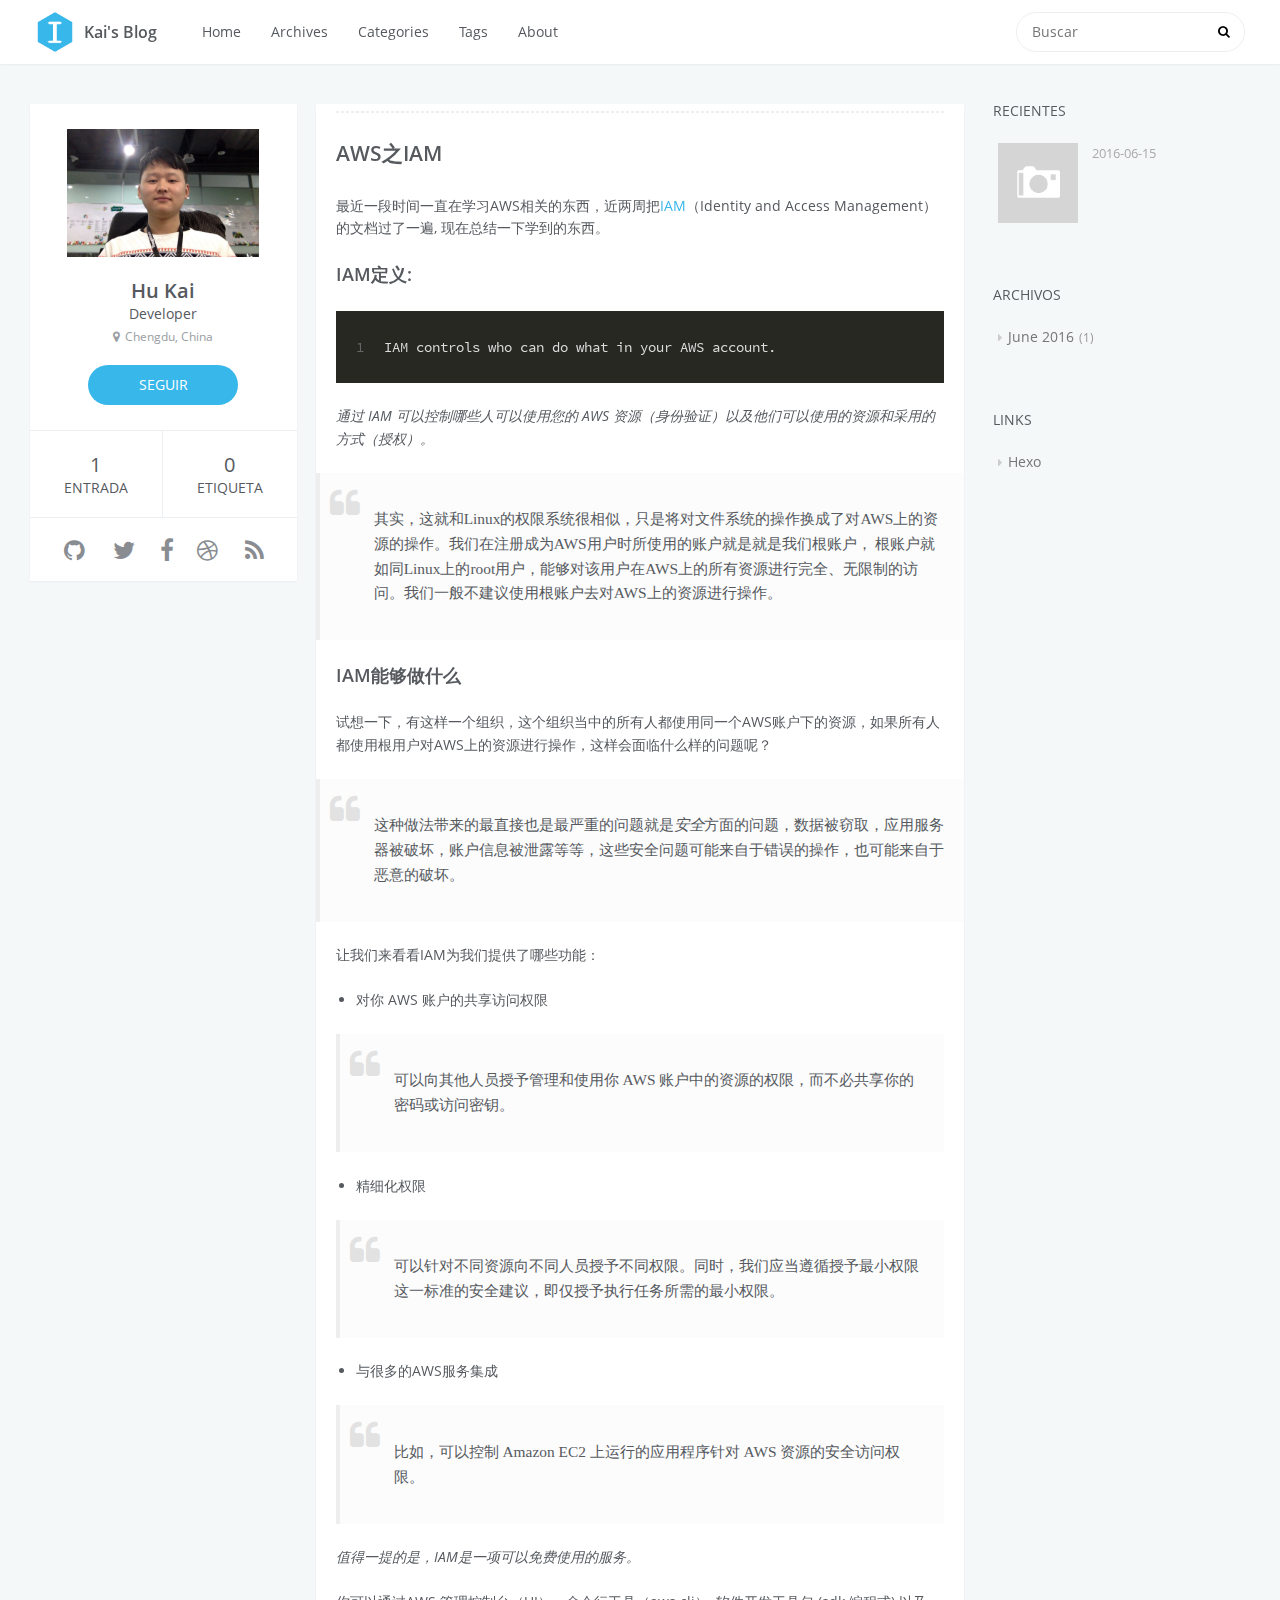
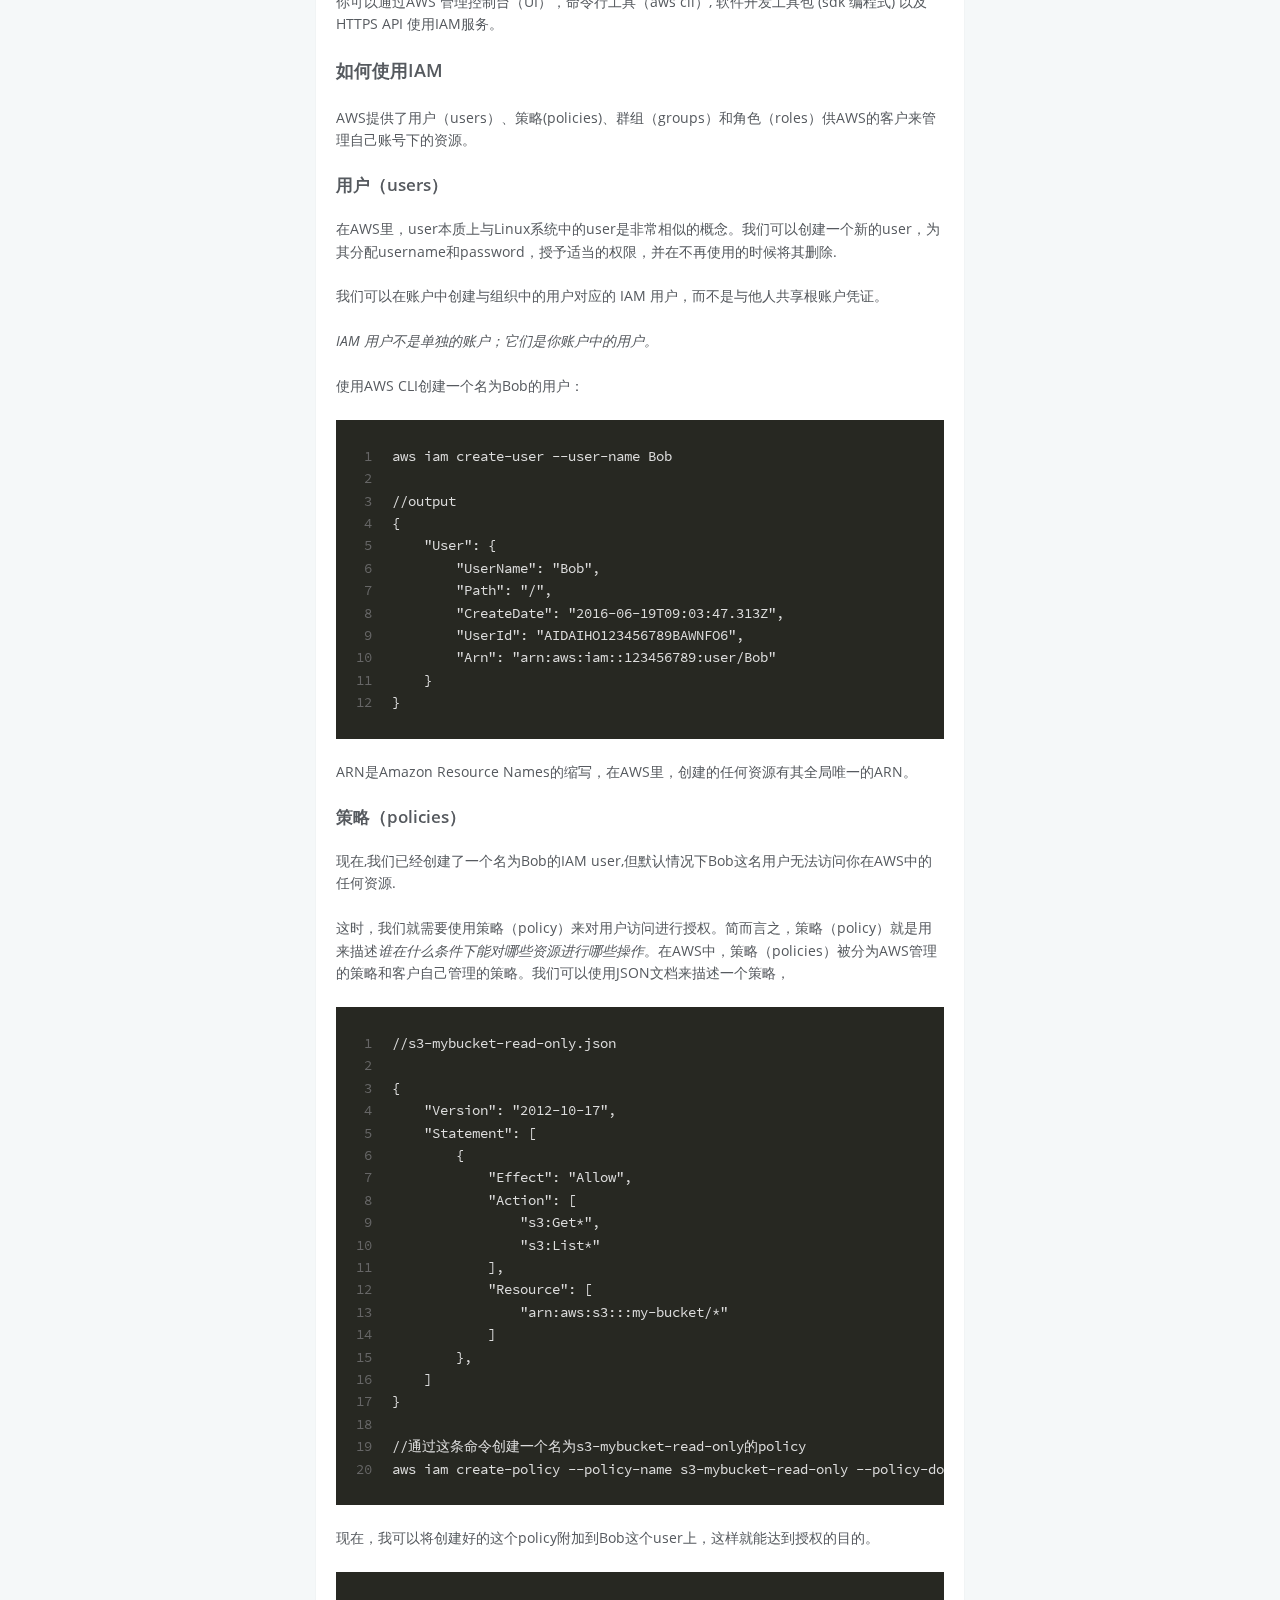
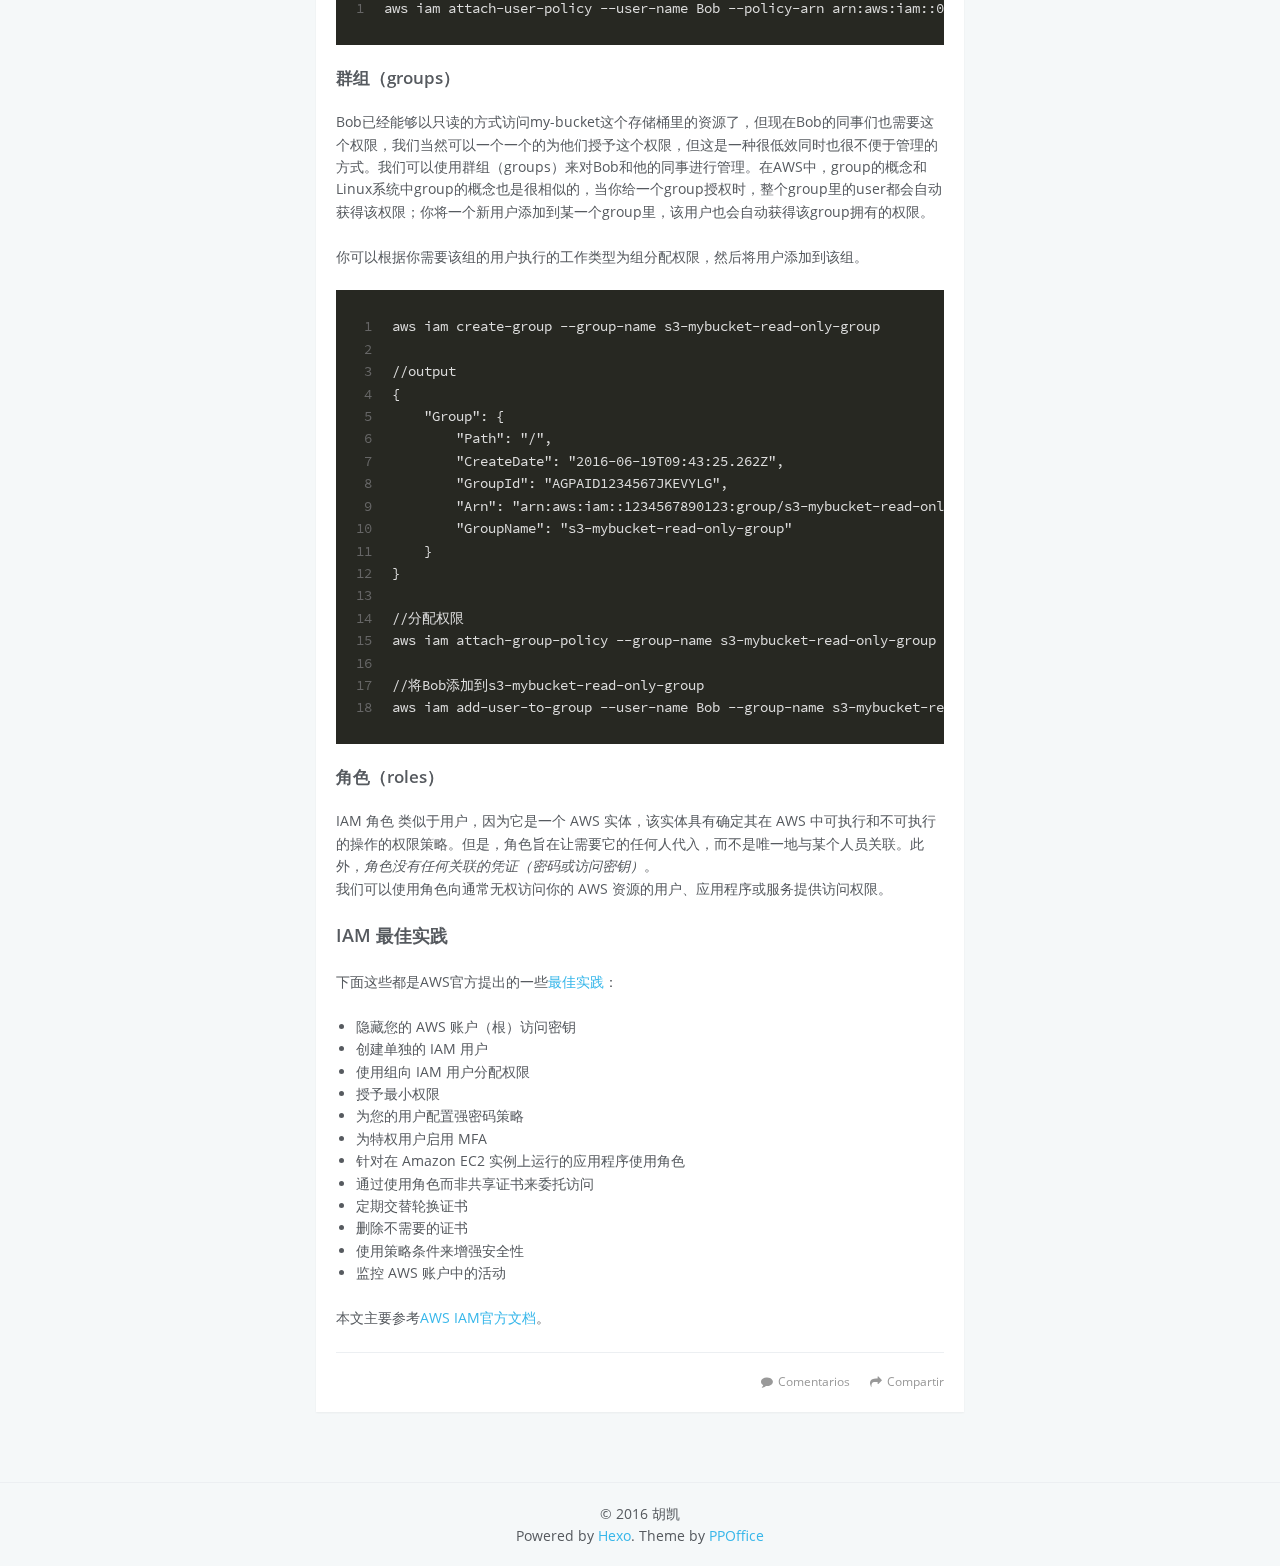
==== commit 9223ec27: "Site updated: 2016-07-10 20:25:45" ====
--- a/index.html
+++ b/index.html
@@ -72,7 +72,7 @@
             <div id="search-form-wrap">
 
     <form class="search-form">
-        <input type="text" class="ins-search-input search-form-input" placeholder="Search" />
+        <input type="text" class="ins-search-input search-form-input" placeholder="Buscar" />
         <button type="submit" class="search-form-submit"></button>
     </form>
     <div class="ins-search">
@@ -91,10 +91,10 @@
 (function (window) {
     var INSIGHT_CONFIG = {
         TRANSLATION: {
-            POSTS: 'Posts',
+            POSTS: 'Entradas',
             PAGES: 'Pages',
-            CATEGORIES: 'Categories',
-            TAGS: 'Tags',
+            CATEGORIES: 'Categorias',
+            TAGS: 'Etiquetas',
             UNTITLED: '(Untitled)',
         },
         ROOT_URL: '/',
@@ -125,7 +125,7 @@
                 <td>
                     
     <div class="search-form">
-        <input type="text" class="ins-search-input search-form-input" placeholder="Search" />
+        <input type="text" class="ins-search-input search-form-input" placeholder="Buscar" />
     </div>
 
                 </td>
@@ -145,16 +145,16 @@
             <h2 id="name">Hu Kai</h2>
             <h3 id="title">Developer</h3>
             <span id="location"><i class="fa fa-map-marker"></i>Chengdu, China</span>
-            <a id="follow" target="_blank" href="https://github.com/WrongKey/">FOLLOW</a>
+            <a id="follow" target="_blank" href="https://github.com/WrongKey/">SEGUIR</a>
         </div>
         <div class="article-info profile-block">
             <div class="article-info-block">
                 1
-                <span>post</span>
+                <span>Entrada</span>
             </div>
             <div class="article-info-block">
                 0
-                <span>tag</span>
+                <span>Etiqueta</span>
             </div>
         </div>
         
@@ -283,7 +283,7 @@
 
 </div>
 
-    <a data-url="http://yoursite.com/2016/06/15/AWS之IAM/" data-id="cipqenssj0000htx2eerj1k83" class="article-share-link"><i class="fa fa-share"></i>Share</a>
+    <a data-url="http://yoursite.com/2016/06/15/AWS之IAM/" data-id="ciqgkpmtx000061x2a4o67lz7" class="article-share-link"><i class="fa fa-share"></i>Compartir</a>
 <script>
     (function ($) {
         // Prevent duplicate binding
@@ -351,7 +351,7 @@
 
             
     
-        <a href="http://yoursite.com/2016/06/15/AWS之IAM/#comments" class="article-comment-link disqus-comment-count" data-disqus-url="http://yoursite.com/2016/06/15/AWS之IAM/">Comments</a>
+        <a href="http://yoursite.com/2016/06/15/AWS之IAM/#comments" class="article-comment-link disqus-comment-count" data-disqus-url="http://yoursite.com/2016/06/15/AWS之IAM/">Comentarios</a>
     
 
         </footer>
@@ -366,7 +366,7 @@
    
         
     <div class="widget-wrap">
-        <h3 class="widget-title">recent</h3>
+        <h3 class="widget-title">Recientes</h3>
         <div class="widget">
             <ul id="recent-post" class="">
                 
@@ -398,7 +398,7 @@
     
         
     <div class="widget-wrap">
-        <h3 class="widget-title">archives</h3>
+        <h3 class="widget-title">Archivos</h3>
         <div class="widget">
             <ul class="archive-list"><li class="archive-list-item"><a class="archive-list-link" href="/archives/2016/06/">June 2016</a><span class="archive-list-count">1</span></li></ul>
         </div>
@@ -411,7 +411,7 @@
     
         
     <div class="widget-wrap widget-list">
-        <h3 class="widget-title">links</h3>
+        <h3 class="widget-title">Links</h3>
         <div class="widget">
             <ul>
                 
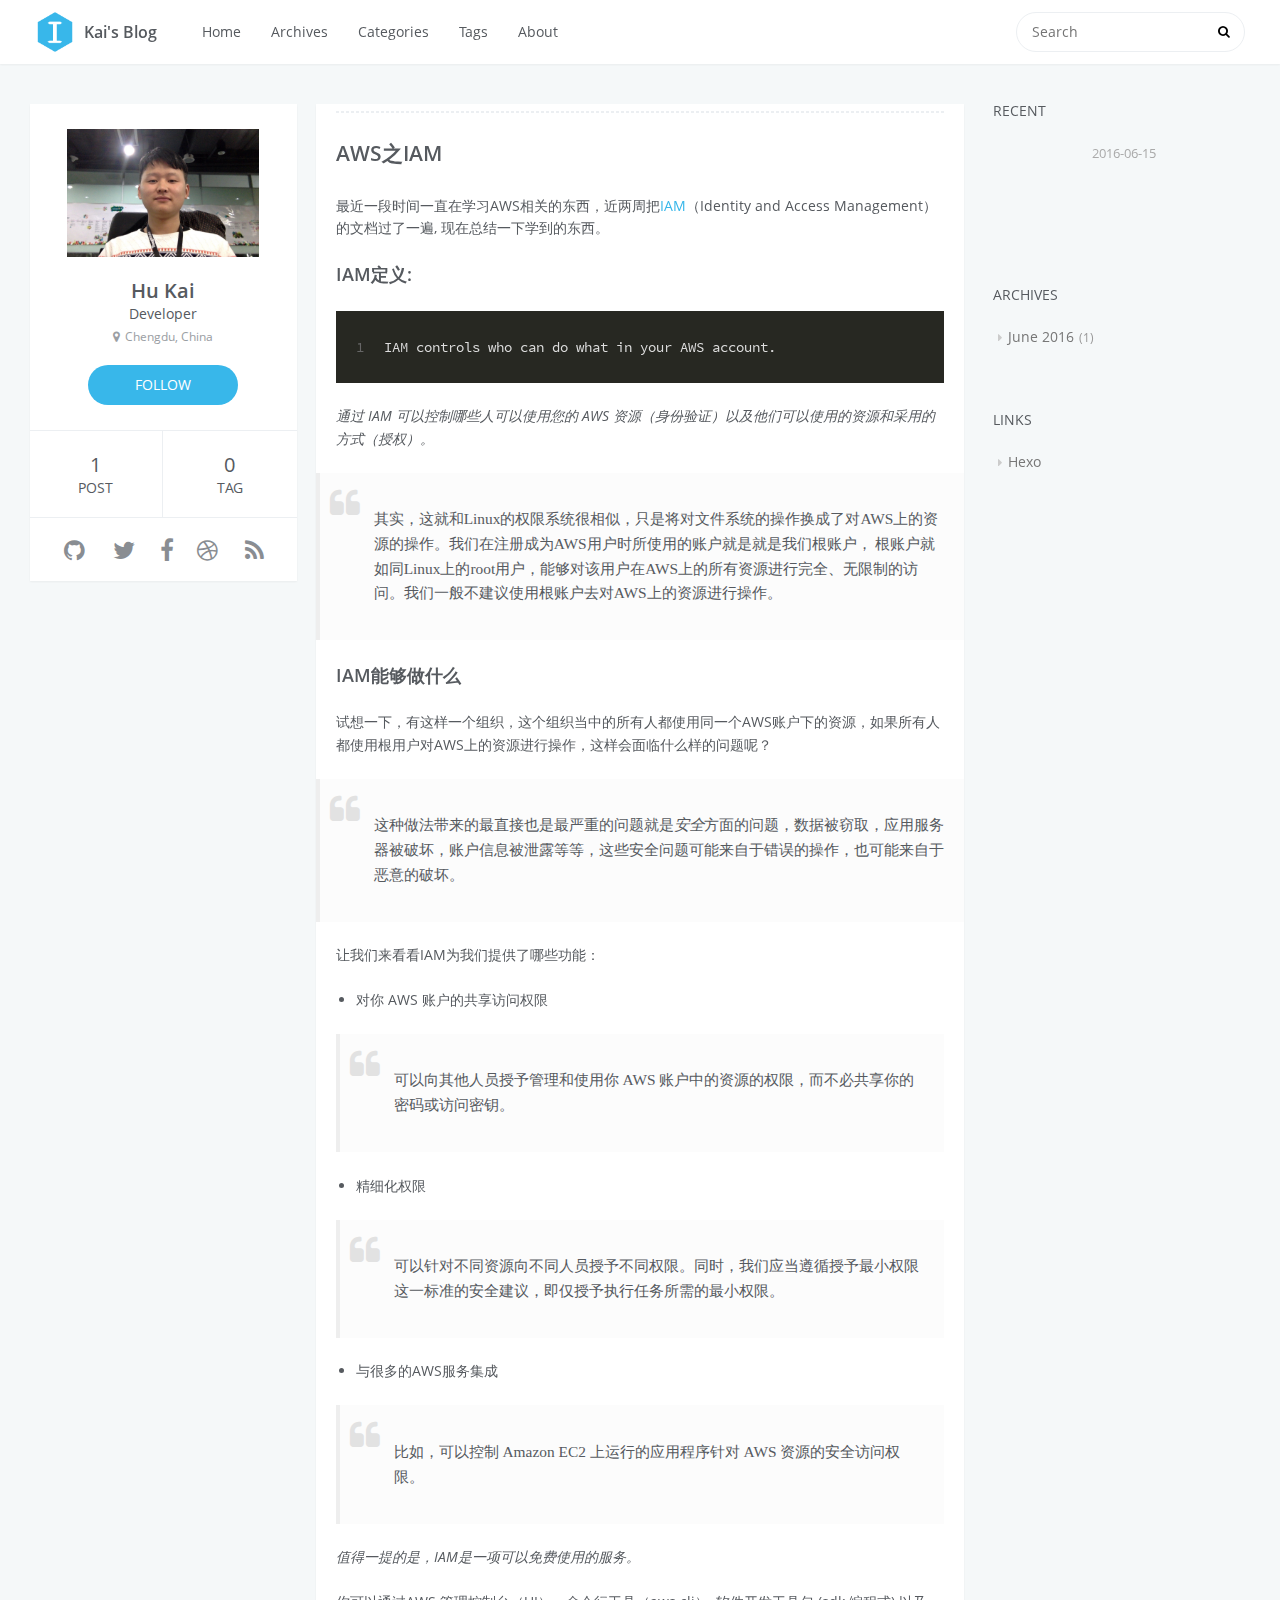
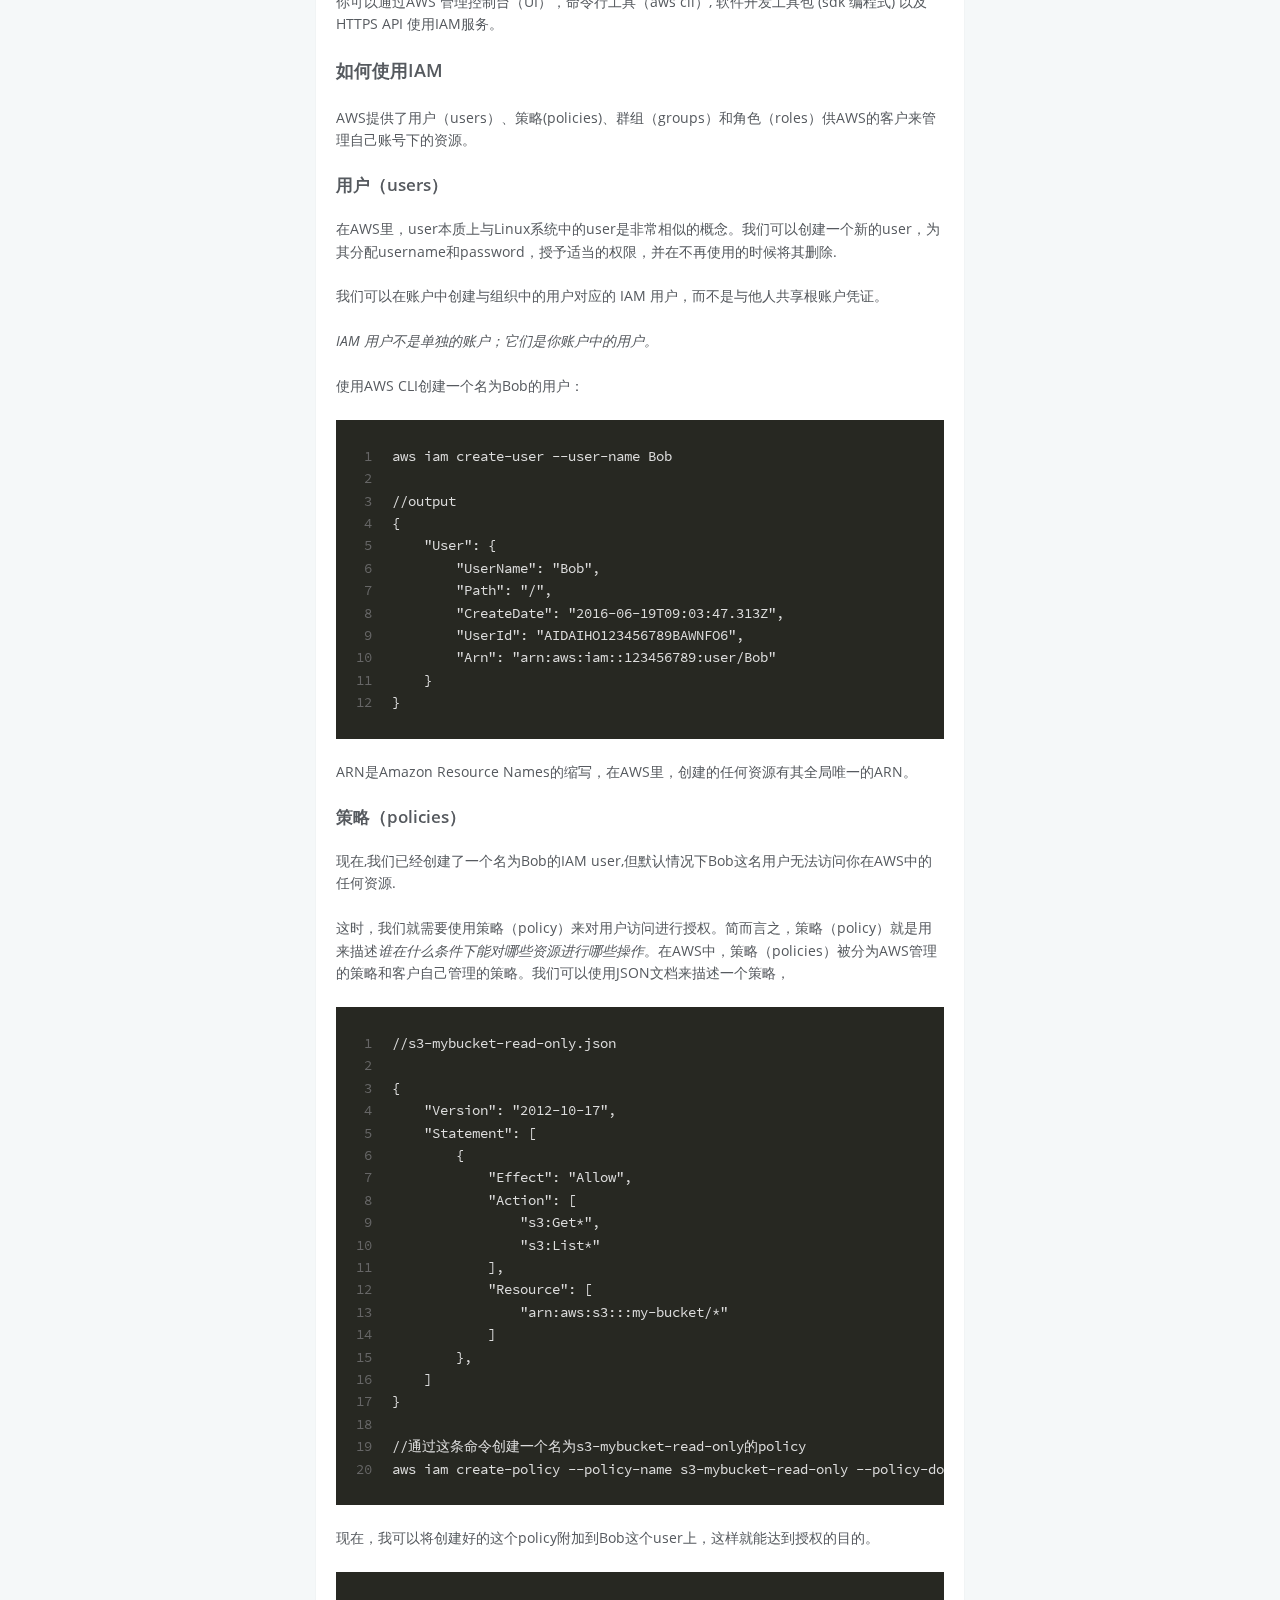
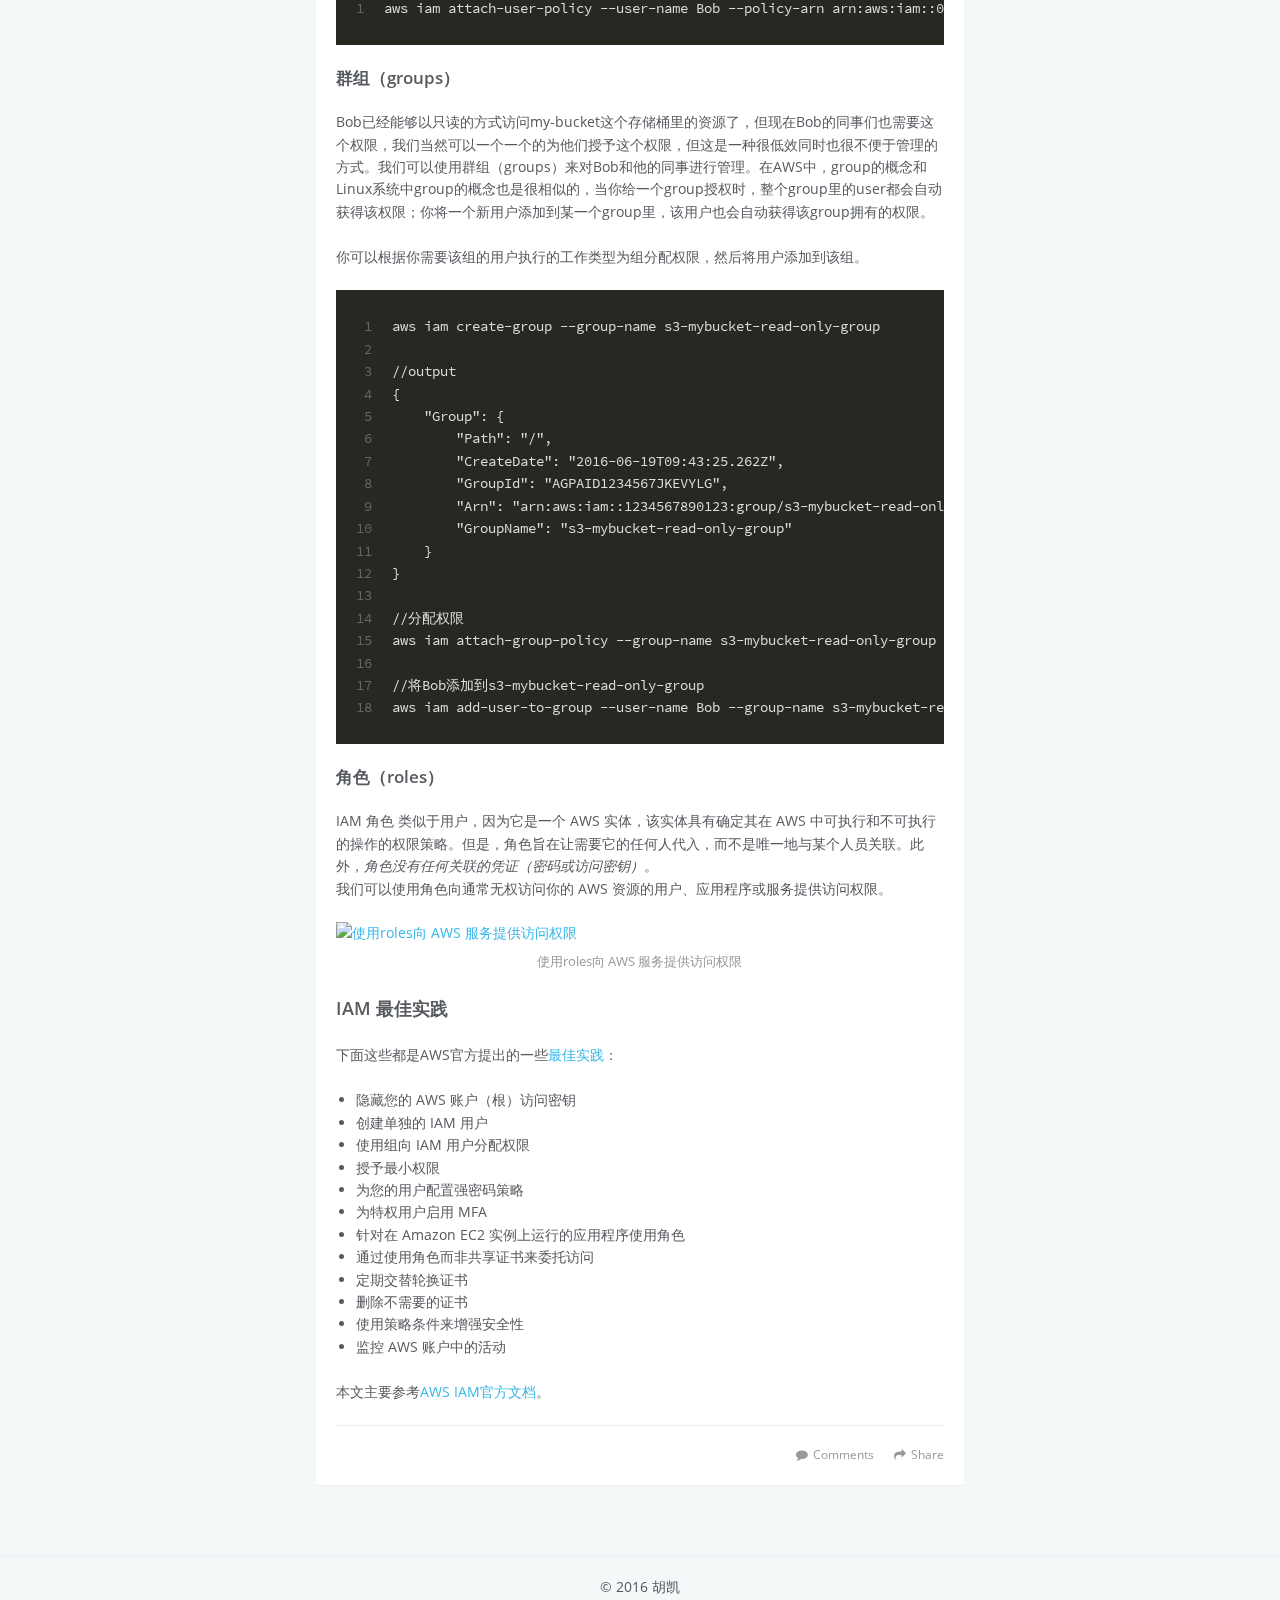
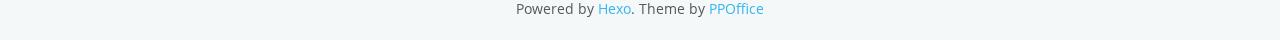
==== commit be2c88e4: "Site updated: 2016-07-10 20:36:06" ====
--- a/index.html
+++ b/index.html
@@ -72,7 +72,7 @@
             <div id="search-form-wrap">
 
     <form class="search-form">
-        <input type="text" class="ins-search-input search-form-input" placeholder="Buscar" />
+        <input type="text" class="ins-search-input search-form-input" placeholder="Search" />
         <button type="submit" class="search-form-submit"></button>
     </form>
     <div class="ins-search">
@@ -91,10 +91,10 @@
 (function (window) {
     var INSIGHT_CONFIG = {
         TRANSLATION: {
-            POSTS: 'Entradas',
+            POSTS: 'Posts',
             PAGES: 'Pages',
-            CATEGORIES: 'Categorias',
-            TAGS: 'Etiquetas',
+            CATEGORIES: 'Categories',
+            TAGS: 'Tags',
             UNTITLED: '(Untitled)',
         },
         ROOT_URL: '/',
@@ -125,7 +125,7 @@
                 <td>
                     
     <div class="search-form">
-        <input type="text" class="ins-search-input search-form-input" placeholder="Buscar" />
+        <input type="text" class="ins-search-input search-form-input" placeholder="Search" />
     </div>
 
                 </td>
@@ -145,16 +145,16 @@
             <h2 id="name">Hu Kai</h2>
             <h3 id="title">Developer</h3>
             <span id="location"><i class="fa fa-map-marker"></i>Chengdu, China</span>
-            <a id="follow" target="_blank" href="https://github.com/WrongKey/">SEGUIR</a>
+            <a id="follow" target="_blank" href="https://github.com/WrongKey/">FOLLOW</a>
         </div>
         <div class="article-info profile-block">
             <div class="article-info-block">
                 1
-                <span>Entrada</span>
+                <span>post</span>
             </div>
             <div class="article-info-block">
                 0
-                <span>Etiqueta</span>
+                <span>tag</span>
             </div>
         </div>
         
@@ -257,6 +257,7 @@
 <p>你可以根据你需要该组的用户执行的工作类型为组分配权限，然后将用户添加到该组。</p>
 <figure class="highlight plain"><table><tr><td class="gutter"><pre><span class="line">1</span><br><span class="line">2</span><br><span class="line">3</span><br><span class="line">4</span><br><span class="line">5</span><br><span class="line">6</span><br><span class="line">7</span><br><span class="line">8</span><br><span class="line">9</span><br><span class="line">10</span><br><span class="line">11</span><br><span class="line">12</span><br><span class="line">13</span><br><span class="line">14</span><br><span class="line">15</span><br><span class="line">16</span><br><span class="line">17</span><br><span class="line">18</span><br></pre></td><td class="code"><pre><span class="line">aws iam create-group --group-name s3-mybucket-read-only-group</span><br><span class="line"></span><br><span class="line">//output</span><br><span class="line">&#123;</span><br><span class="line">    &quot;Group&quot;: &#123;</span><br><span class="line">        &quot;Path&quot;: &quot;/&quot;,</span><br><span class="line">        &quot;CreateDate&quot;: &quot;2016-06-19T09:43:25.262Z&quot;,</span><br><span class="line">        &quot;GroupId&quot;: &quot;AGPAID1234567JKEVYLG&quot;,</span><br><span class="line">        &quot;Arn&quot;: &quot;arn:aws:iam::1234567890123:group/s3-mybucket-read-only-group&quot;,</span><br><span class="line">        &quot;GroupName&quot;: &quot;s3-mybucket-read-only-group&quot;</span><br><span class="line">    &#125;</span><br><span class="line">&#125;</span><br><span class="line"></span><br><span class="line">//分配权限</span><br><span class="line">aws iam attach-group-policy --group-name s3-mybucket-read-only-group --policy-arn arn:aws:iam::0123456789012:policy/s3-mybucket-read-only</span><br><span class="line"></span><br><span class="line">//将Bob添加到s3-mybucket-read-only-group</span><br><span class="line">aws iam add-user-to-group --user-name Bob --group-name s3-mybucket-read-only-group</span><br></pre></td></tr></table></figure>
 <h4 id="角色（roles）"><a href="#角色（roles）" class="headerlink" title="角色（roles）"></a>角色（roles）</h4><p>IAM 角色 类似于用户，因为它是一个 AWS 实体，该实体具有确定其在 AWS 中可执行和不可执行的操作的权限策略。但是，角色旨在让需要它的任何人代入，而不是唯一地与某个人员关联。此外，<em>角色没有任何关联的凭证（密码或访问密钥）</em>。<br>我们可以使用角色向通常无权访问你的 AWS 资源的用户、应用程序或服务提供访问权限。</p>
+<p><img src="http://cdn.blog.celingest.com/wp-content/uploads/2014/02/AWS_IAM_Roles-512x343.png" alt="使用roles向 AWS 服务提供访问权限"></p>
 <h3 id="IAM-最佳实践"><a href="#IAM-最佳实践" class="headerlink" title="IAM 最佳实践"></a>IAM 最佳实践</h3><p>下面这些都是AWS官方提出的一些<a href="http://docs.aws.amazon.com/zh_cn/IAM/latest/UserGuide/best-practices.html" target="_blank" rel="external">最佳实践</a>：</p>
 <ul>
 <li>隐藏您的 AWS 账户（根）访问密钥</li>
@@ -283,7 +284,7 @@
 
 </div>
 
-    <a data-url="http://yoursite.com/2016/06/15/AWS之IAM/" data-id="ciqgkpmtx000061x2a4o67lz7" class="article-share-link"><i class="fa fa-share"></i>Compartir</a>
+    <a data-url="http://yoursite.com/2016/06/15/AWS之IAM/" data-id="ciqgkpmtx000061x2a4o67lz7" class="article-share-link"><i class="fa fa-share"></i>Share</a>
 <script>
     (function ($) {
         // Prevent duplicate binding
@@ -351,7 +352,7 @@
 
             
     
-        <a href="http://yoursite.com/2016/06/15/AWS之IAM/#comments" class="article-comment-link disqus-comment-count" data-disqus-url="http://yoursite.com/2016/06/15/AWS之IAM/">Comentarios</a>
+        <a href="http://yoursite.com/2016/06/15/AWS之IAM/#comments" class="article-comment-link disqus-comment-count" data-disqus-url="http://yoursite.com/2016/06/15/AWS之IAM/">Comments</a>
     
 
         </footer>
@@ -366,7 +367,7 @@
    
         
     <div class="widget-wrap">
-        <h3 class="widget-title">Recientes</h3>
+        <h3 class="widget-title">recent</h3>
         <div class="widget">
             <ul id="recent-post" class="">
                 
@@ -376,7 +377,7 @@
                             <a href="/2016/06/15/AWS之IAM/" class="thumbnail">
     
     
-        <span class="thumbnail-image thumbnail-none"></span>
+        <span style="background-image:url(http://cdn.blog.celingest.com/wp-content/uploads/2014/02/AWS_IAM_Roles-512x343.png)" alt="" class="thumbnail-image"></span>
     
 </a>
 
@@ -398,7 +399,7 @@
     
         
     <div class="widget-wrap">
-        <h3 class="widget-title">Archivos</h3>
+        <h3 class="widget-title">archives</h3>
         <div class="widget">
             <ul class="archive-list"><li class="archive-list-item"><a class="archive-list-link" href="/archives/2016/06/">June 2016</a><span class="archive-list-count">1</span></li></ul>
         </div>
@@ -411,7 +412,7 @@
     
         
     <div class="widget-wrap widget-list">
-        <h3 class="widget-title">Links</h3>
+        <h3 class="widget-title">links</h3>
         <div class="widget">
             <ul>
                 
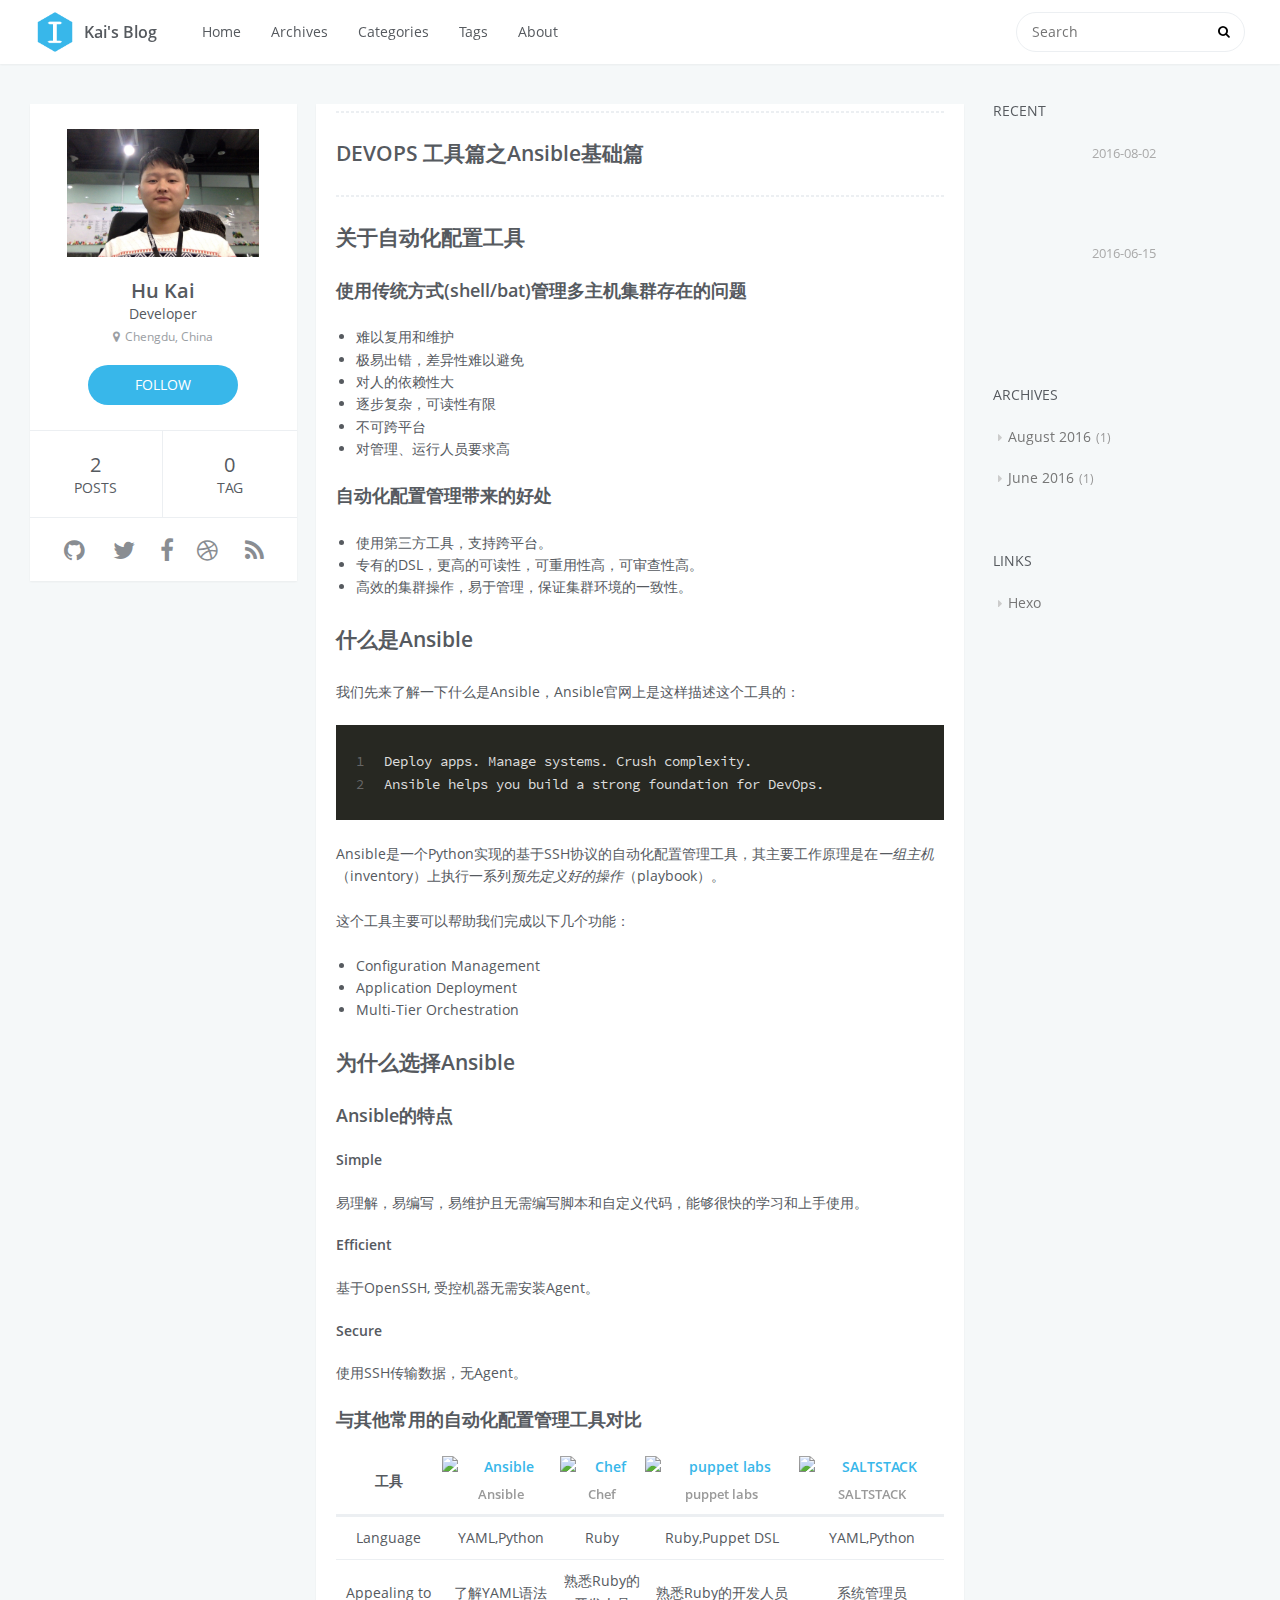
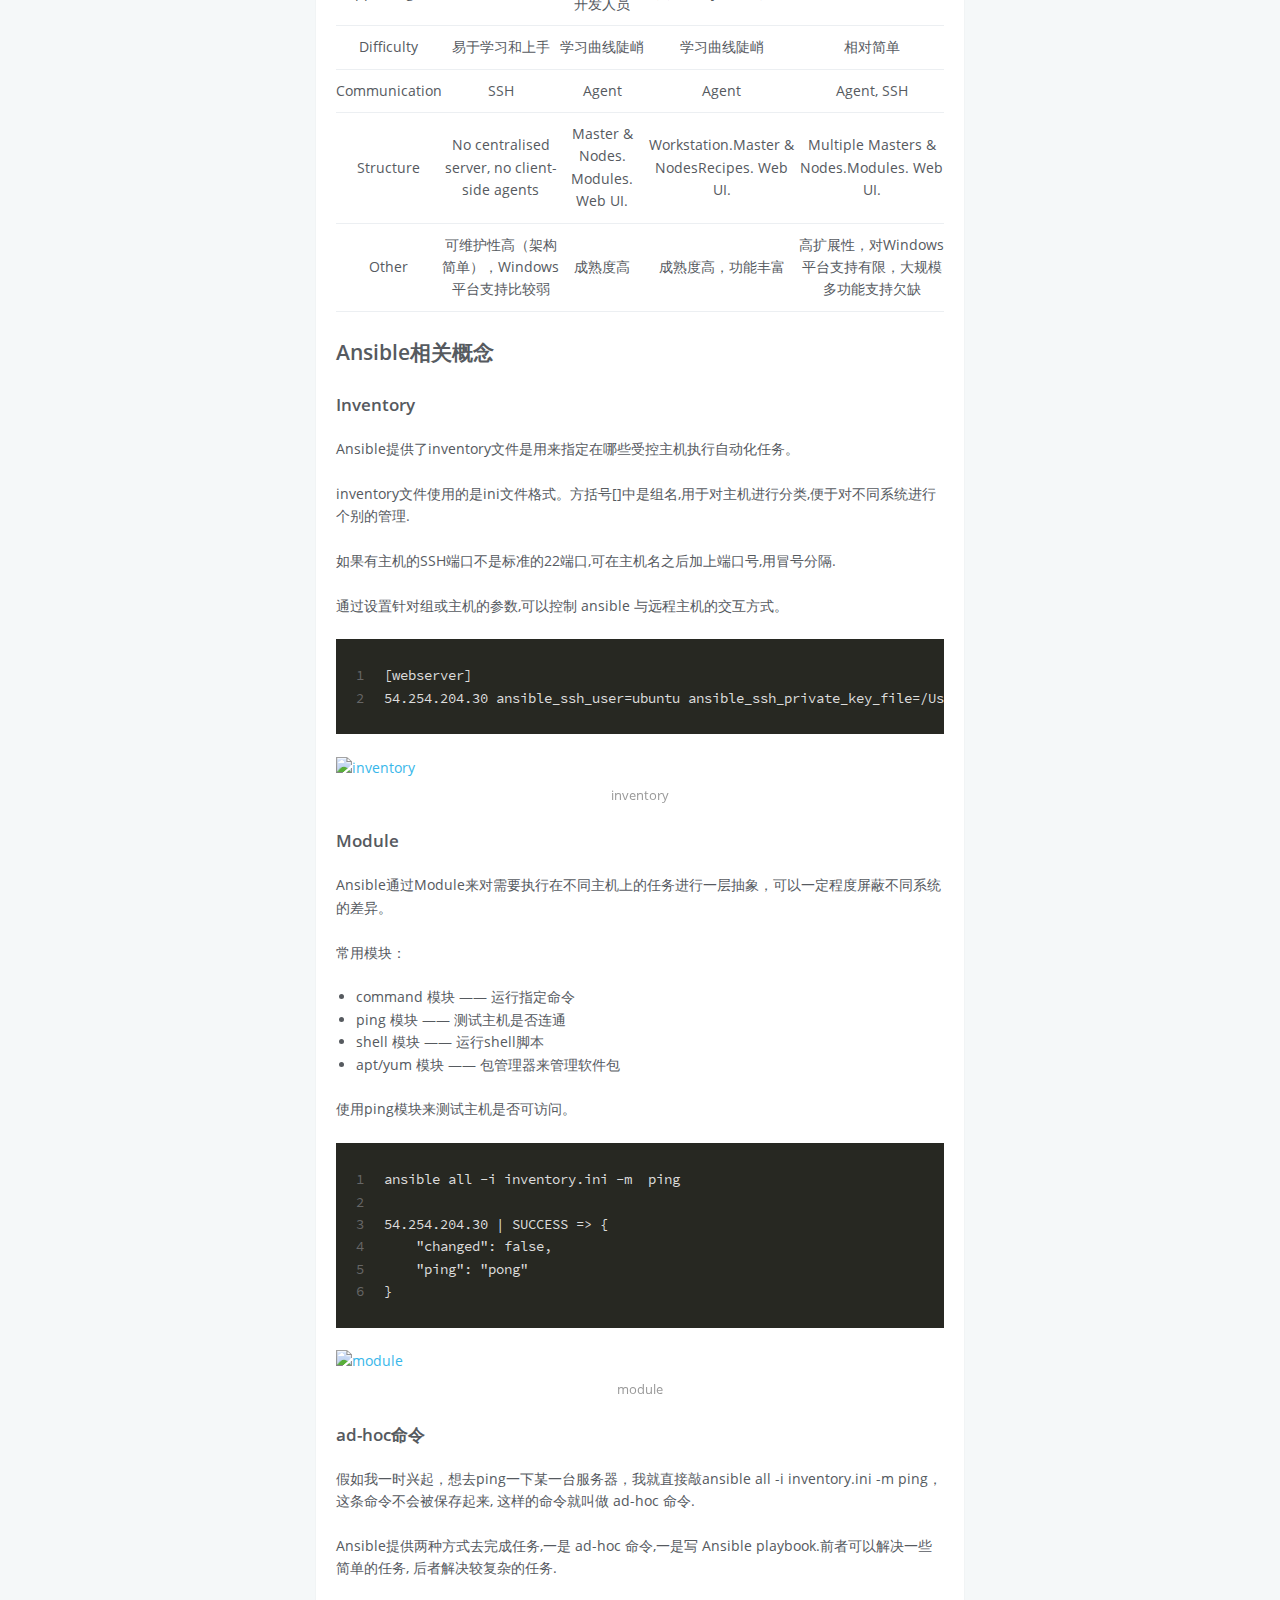
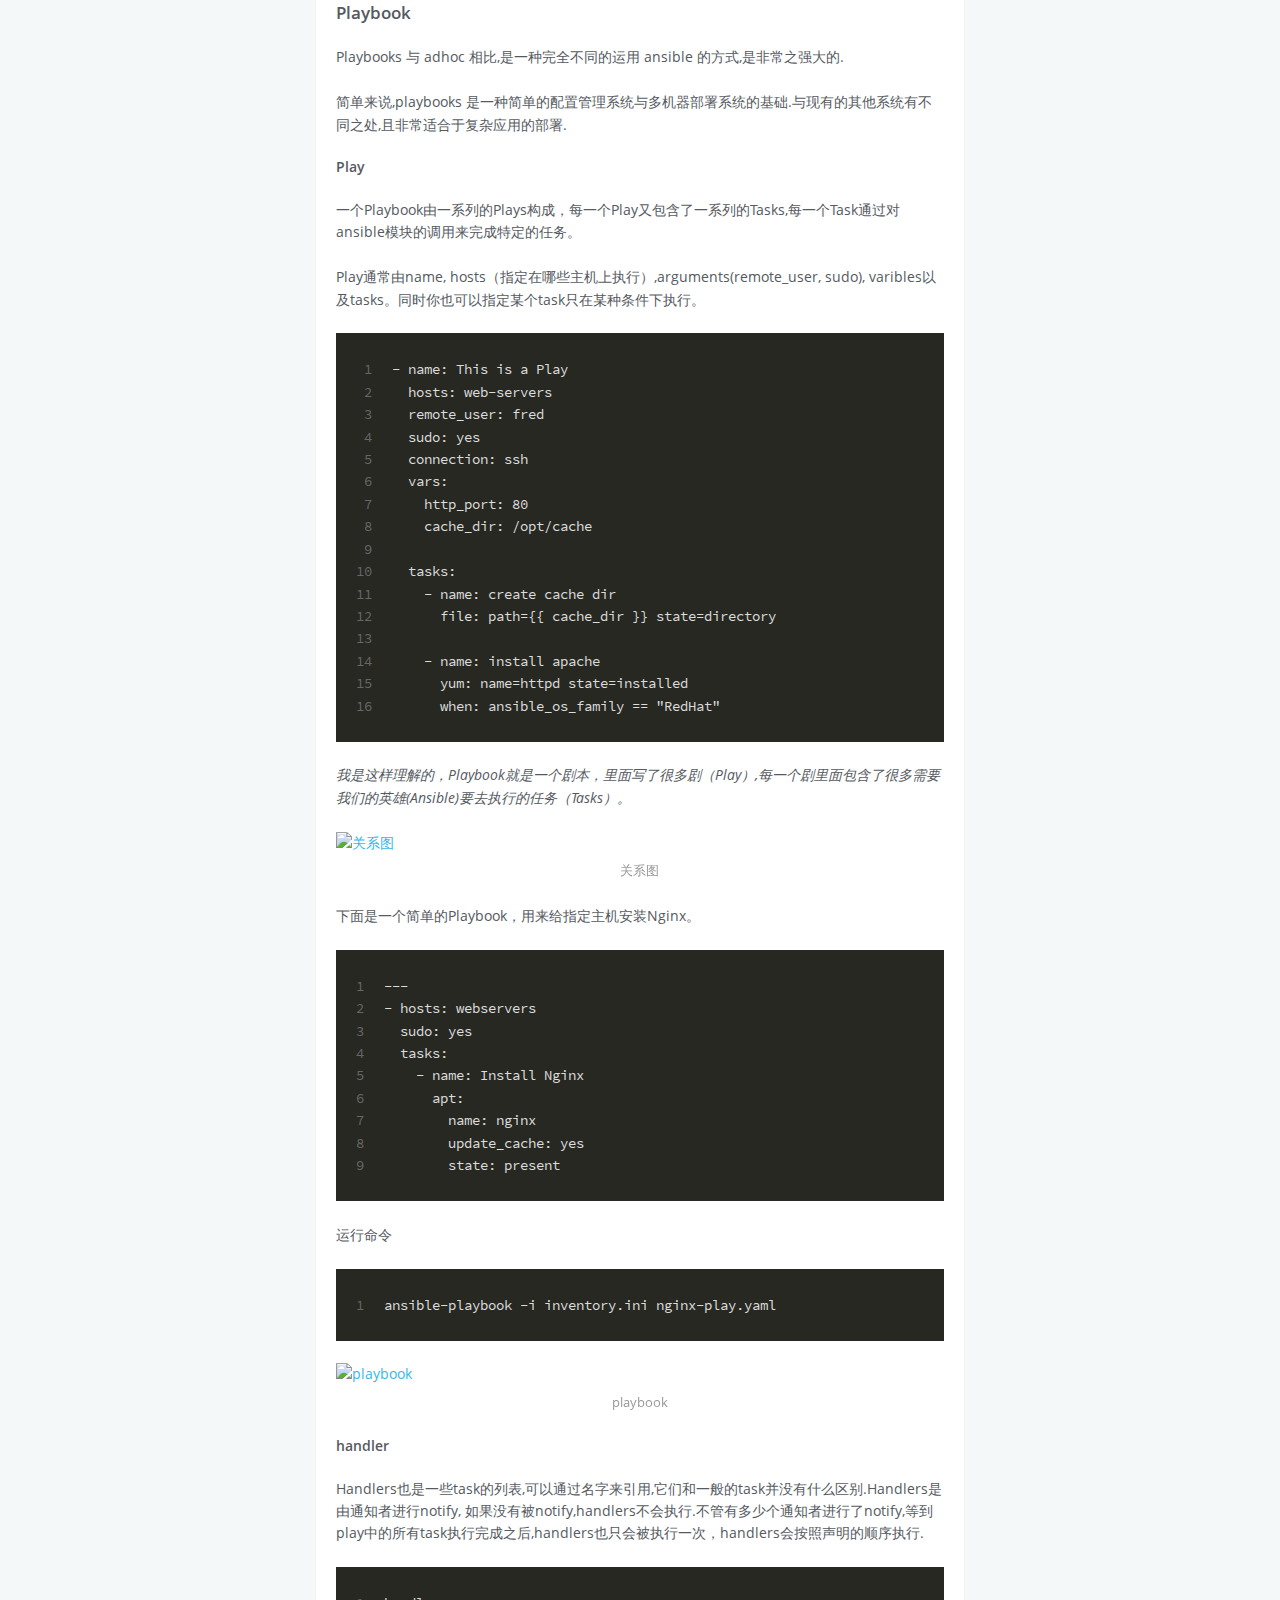
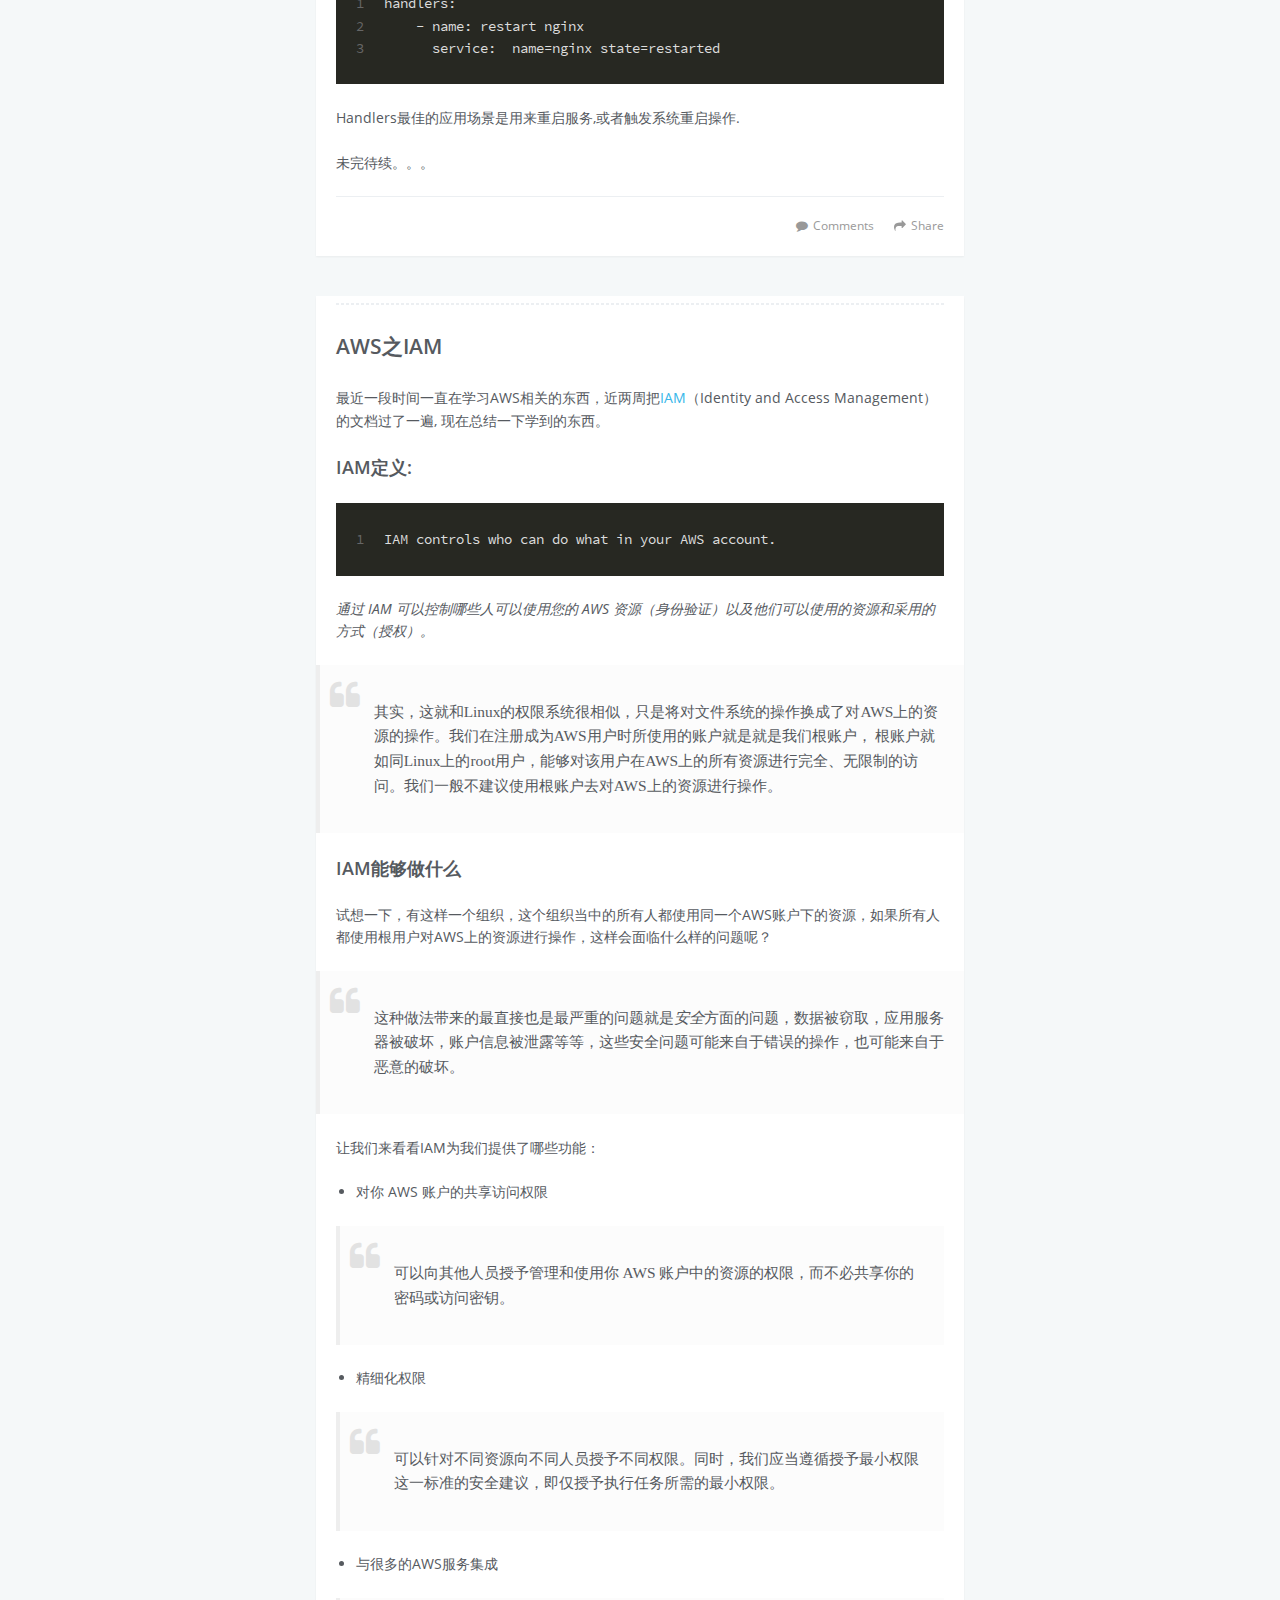
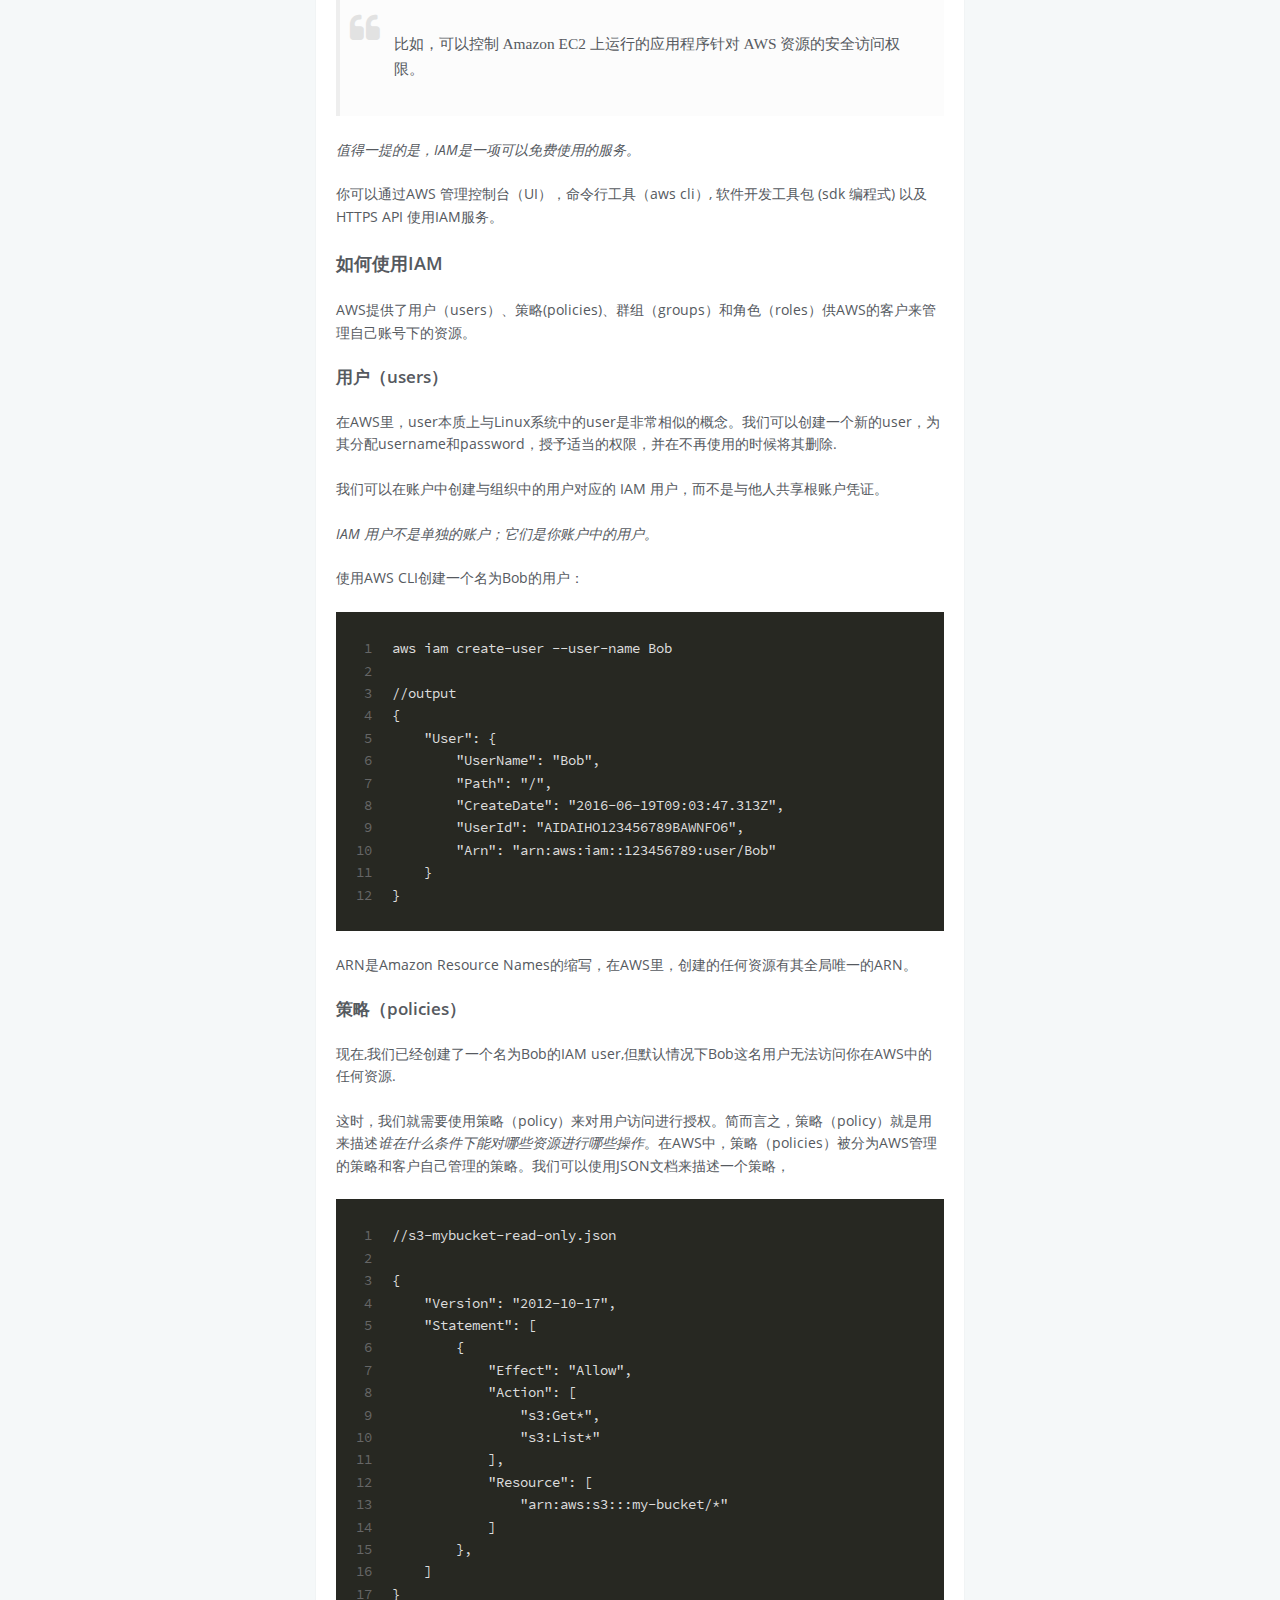
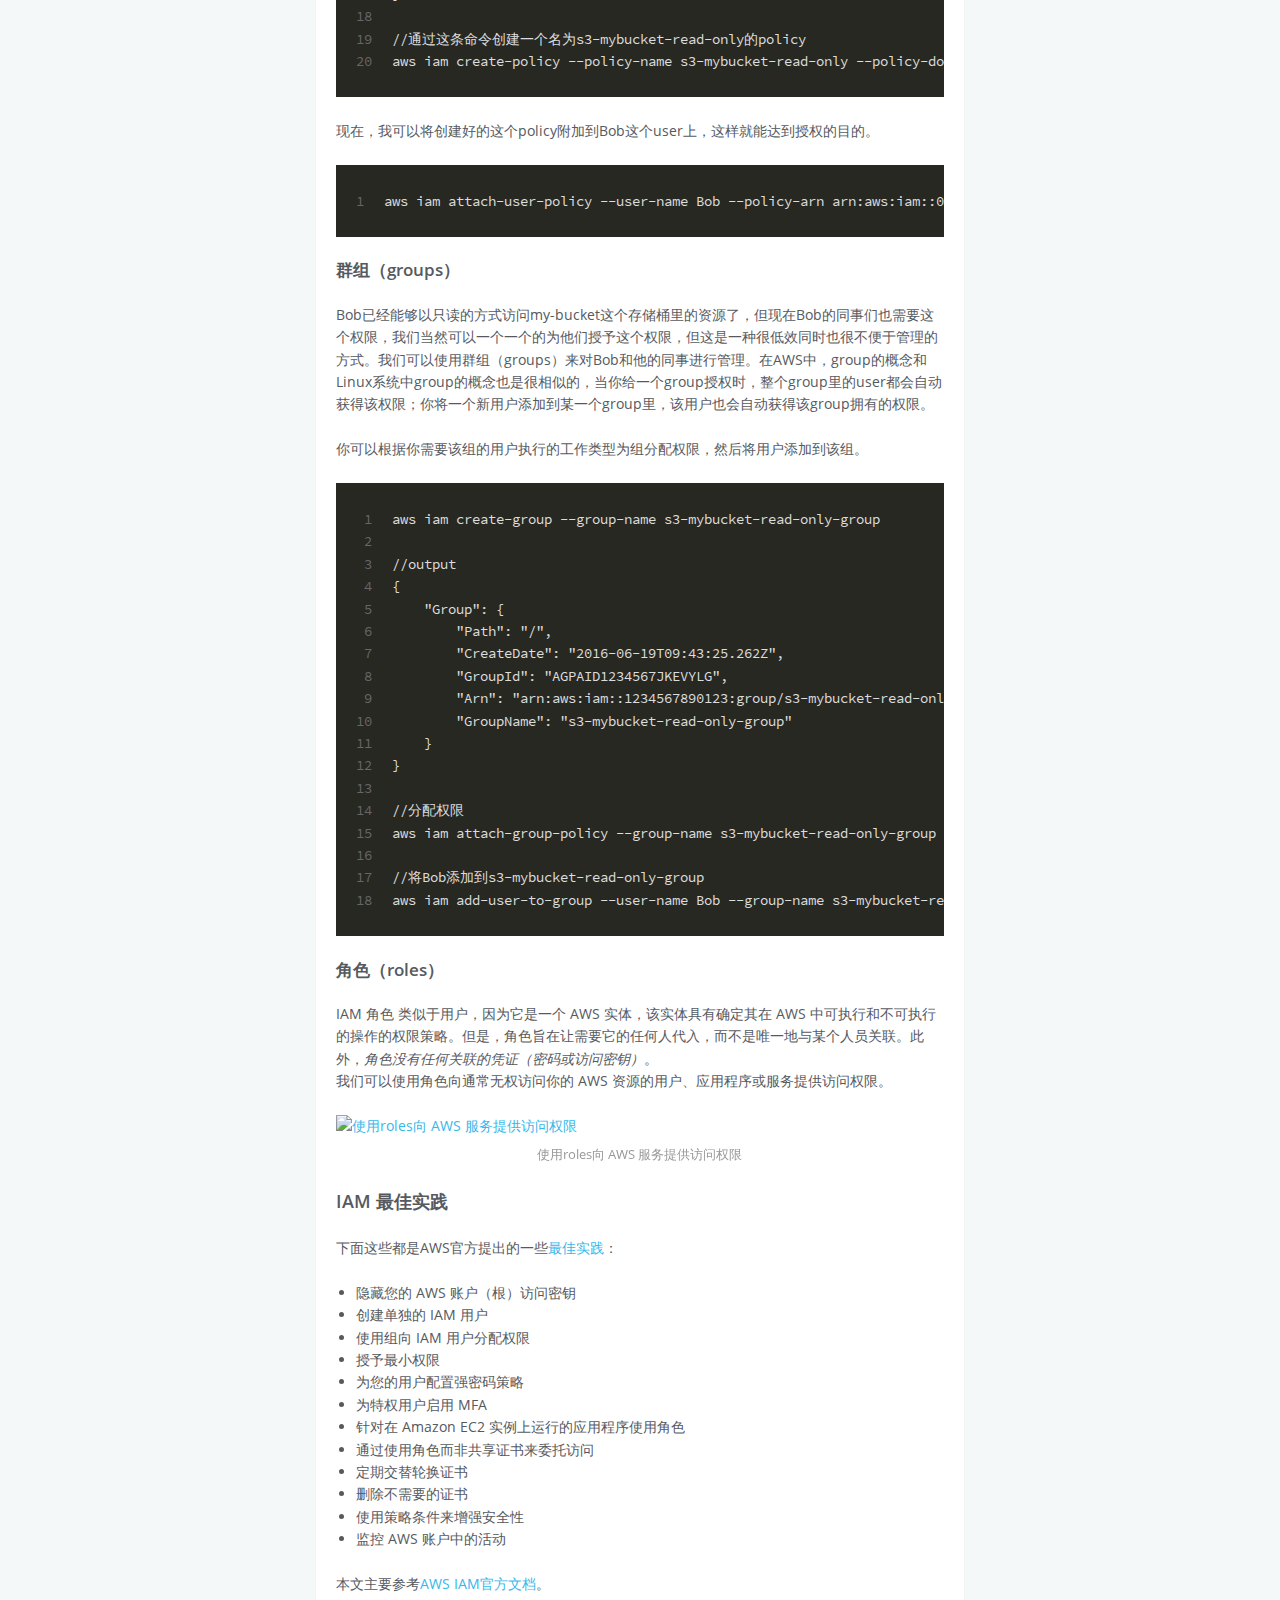
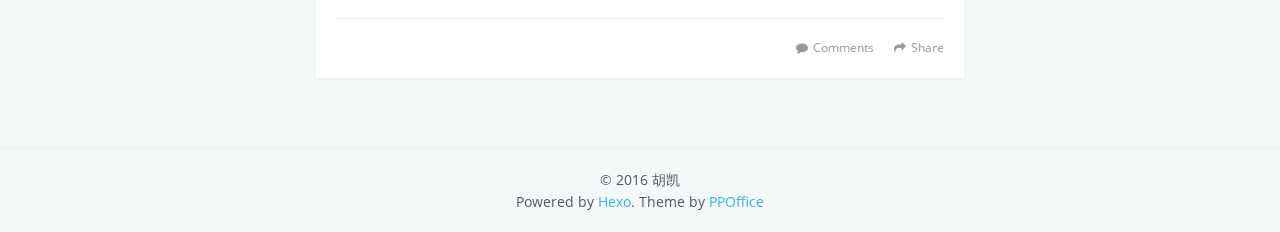
==== commit 6033c722: "Site updated: 2016-08-10 16:07:23" ====
--- a/index.html
+++ b/index.html
@@ -149,8 +149,8 @@
         </div>
         <div class="article-info profile-block">
             <div class="article-info-block">
-                1
-                <span>post</span>
+                2
+                <span>posts</span>
             </div>
             <div class="article-info-block">
                 0
@@ -202,6 +202,219 @@
 
             
             <section id="main">
+    <article id="post-Ansible基础知识" class="article article-type-post" itemscope itemprop="blogPost">
+    <div class="article-inner">
+        
+        
+        
+        <div class="article-entry" itemprop="articleBody">
+        
+            
+            <hr>
+<h2 id="DEVOPS-工具篇之Ansible基础篇"><a href="#DEVOPS-工具篇之Ansible基础篇" class="headerlink" title="DEVOPS 工具篇之Ansible基础篇"></a>DEVOPS 工具篇之Ansible基础篇</h2><hr>
+<h2 id="关于自动化配置工具"><a href="#关于自动化配置工具" class="headerlink" title="关于自动化配置工具"></a>关于自动化配置工具</h2><h3 id="使用传统方式-shell-bat-管理多主机集群存在的问题"><a href="#使用传统方式-shell-bat-管理多主机集群存在的问题" class="headerlink" title="使用传统方式(shell/bat)管理多主机集群存在的问题"></a>使用传统方式(shell/bat)管理多主机集群存在的问题</h3><ul>
+<li>难以复用和维护</li>
+<li>极易出错，差异性难以避免</li>
+<li>对人的依赖性大</li>
+<li>逐步复杂，可读性有限</li>
+<li>不可跨平台</li>
+<li>对管理、运行人员要求高</li>
+</ul>
+<h3 id="自动化配置管理带来的好处"><a href="#自动化配置管理带来的好处" class="headerlink" title="自动化配置管理带来的好处"></a>自动化配置管理带来的好处</h3><ul>
+<li>使用第三方工具，支持跨平台。</li>
+<li>专有的DSL，更高的可读性，可重用性高，可审查性高。</li>
+<li>高效的集群操作，易于管理，保证集群环境的一致性。</li>
+</ul>
+<h2 id="什么是Ansible"><a href="#什么是Ansible" class="headerlink" title="什么是Ansible"></a>什么是Ansible</h2><p>我们先来了解一下什么是Ansible，Ansible官网上是这样描述这个工具的：</p>
+<figure class="highlight plain"><table><tr><td class="gutter"><pre><span class="line">1</span><br><span class="line">2</span><br></pre></td><td class="code"><pre><span class="line">Deploy apps. Manage systems. Crush complexity.</span><br><span class="line">Ansible helps you build a strong foundation for DevOps.</span><br></pre></td></tr></table></figure>
+<p>Ansible是一个Python实现的基于SSH协议的自动化配置管理工具，其主要工作原理是在<em>一组主机</em>（inventory）上执行一系列<em>预先定义好的操作</em>（playbook）。</p>
+<p>这个工具主要可以帮助我们完成以下几个功能：</p>
+<ul>
+<li>Configuration Management</li>
+<li>Application Deployment</li>
+<li>Multi-Tier Orchestration</li>
+</ul>
+<h2 id="为什么选择Ansible"><a href="#为什么选择Ansible" class="headerlink" title="为什么选择Ansible"></a>为什么选择Ansible</h2><h3 id="Ansible的特点"><a href="#Ansible的特点" class="headerlink" title="Ansible的特点"></a>Ansible的特点</h3><h5 id="Simple"><a href="#Simple" class="headerlink" title="Simple"></a>Simple</h5><p>易理解，易编写，易维护且无需编写脚本和自定义代码，能够很快的学习和上手使用。</p>
+<h5 id="Efficient"><a href="#Efficient" class="headerlink" title="Efficient"></a>Efficient</h5><p>基于OpenSSH, 受控机器无需安装Agent。</p>
+<h5 id="Secure"><a href="#Secure" class="headerlink" title="Secure"></a>Secure</h5><p>使用SSH传输数据，无Agent。</p>
+<h3 id="与其他常用的自动化配置管理工具对比"><a href="#与其他常用的自动化配置管理工具对比" class="headerlink" title="与其他常用的自动化配置管理工具对比"></a>与其他常用的自动化配置管理工具对比</h3><table>
+<thead>
+<tr>
+<th style="text-align:center">工具</th>
+<th style="text-align:center"><img src="https://s3.amazonaws.com/media-p.slid.es/uploads/111493/images/1870599/ansible_logo.png =100x100" alt="Ansible"></th>
+<th style="text-align:center"><img src="https://s3.amazonaws.com/media-p.slid.es/uploads/111493/images/1870740/Chef_Software_Inc._company_logo.png =100x100" alt="Chef"></th>
+<th style="text-align:center"><img src="https://s3.amazonaws.com/media-p.slid.es/uploads/111493/images/1870743/puppet-labs-logo.png =100x100" alt="puppet labs"></th>
+<th style="text-align:center"><img src="https://s3.amazonaws.com/media-p.slid.es/uploads/111493/images/1870741/SaltStack.png =100x100" alt="SALTSTACK"></th>
+</tr>
+</thead>
+<tbody>
+<tr>
+<td style="text-align:center">Language</td>
+<td style="text-align:center">YAML,Python</td>
+<td style="text-align:center">Ruby</td>
+<td style="text-align:center">Ruby,Puppet DSL</td>
+<td style="text-align:center">YAML,Python</td>
+</tr>
+<tr>
+<td style="text-align:center">Appealing to</td>
+<td style="text-align:center">了解YAML语法</td>
+<td style="text-align:center">熟悉Ruby的开发人员</td>
+<td style="text-align:center">熟悉Ruby的开发人员</td>
+<td style="text-align:center">系统管理员</td>
+</tr>
+<tr>
+<td style="text-align:center">Difficulty</td>
+<td style="text-align:center">易于学习和上手</td>
+<td style="text-align:center">学习曲线陡峭</td>
+<td style="text-align:center">学习曲线陡峭</td>
+<td style="text-align:center">相对简单</td>
+</tr>
+<tr>
+<td style="text-align:center">Communication</td>
+<td style="text-align:center">SSH</td>
+<td style="text-align:center">Agent</td>
+<td style="text-align:center">Agent</td>
+<td style="text-align:center">Agent, SSH</td>
+</tr>
+<tr>
+<td style="text-align:center">Structure</td>
+<td style="text-align:center">No centralised server, no client-side agents</td>
+<td style="text-align:center">Master &amp; Nodes. Modules. Web UI.</td>
+<td style="text-align:center">Workstation.Master &amp; NodesRecipes. Web UI.</td>
+<td style="text-align:center">Multiple Masters &amp; Nodes.Modules. Web UI.</td>
+</tr>
+<tr>
+<td style="text-align:center">Other</td>
+<td style="text-align:center">可维护性高（架构简单），Windows平台支持比较弱</td>
+<td style="text-align:center">成熟度高</td>
+<td style="text-align:center">成熟度高，功能丰富</td>
+<td style="text-align:center">高扩展性，对Windows平台支持有限，大规模多功能支持欠缺</td>
+</tr>
+</tbody>
+</table>
+<h2 id="Ansible相关概念"><a href="#Ansible相关概念" class="headerlink" title="Ansible相关概念"></a>Ansible相关概念</h2><h4 id="Inventory"><a href="#Inventory" class="headerlink" title="Inventory"></a>Inventory</h4><p>Ansible提供了inventory文件是用来指定在哪些受控主机执行自动化任务。</p>
+<p>inventory文件使用的是ini文件格式。方括号[]中是组名,用于对主机进行分类,便于对不同系统进行个别的管理.</p>
+<p>如果有主机的SSH端口不是标准的22端口,可在主机名之后加上端口号,用冒号分隔.</p>
+<p>通过设置针对组或主机的参数,可以控制 ansible 与远程主机的交互方式。</p>
+<figure class="highlight plain"><table><tr><td class="gutter"><pre><span class="line">1</span><br><span class="line">2</span><br></pre></td><td class="code"><pre><span class="line">[webserver]</span><br><span class="line">54.254.204.30 ansible_ssh_user=ubuntu ansible_ssh_private_key_file=/Users/kdhu/Scripts/aws_secret_key.pem</span><br></pre></td></tr></table></figure>
+<p><img src="../images/inventory.png =800x400" alt="inventory"></p>
+<h4 id="Module"><a href="#Module" class="headerlink" title="Module"></a>Module</h4><p>Ansible通过Module来对需要执行在不同主机上的任务进行一层抽象，可以一定程度屏蔽不同系统的差异。</p>
+<p>常用模块：</p>
+<ul>
+<li>command 模块 —— 运行指定命令</li>
+<li>ping 模块 —— 测试主机是否连通</li>
+<li>shell 模块 —— 运行shell脚本</li>
+<li>apt/yum 模块 —— 包管理器来管理软件包</li>
+</ul>
+<p>使用ping模块来测试主机是否可访问。</p>
+<figure class="highlight plain"><table><tr><td class="gutter"><pre><span class="line">1</span><br><span class="line">2</span><br><span class="line">3</span><br><span class="line">4</span><br><span class="line">5</span><br><span class="line">6</span><br></pre></td><td class="code"><pre><span class="line">ansible all -i inventory.ini -m  ping</span><br><span class="line"></span><br><span class="line">54.254.204.30 | SUCCESS =&gt; &#123;</span><br><span class="line">    &quot;changed&quot;: false,</span><br><span class="line">    &quot;ping&quot;: &quot;pong&quot;</span><br><span class="line">&#125;</span><br></pre></td></tr></table></figure>
+<p><img src="../images/ansible_module.png =800x400" alt="module">    </p>
+<h4 id="ad-hoc命令"><a href="#ad-hoc命令" class="headerlink" title="ad-hoc命令"></a>ad-hoc命令</h4><p>假如我一时兴起，想去ping一下某一台服务器，我就直接敲ansible all -i inventory.ini -m  ping，这条命令不会被保存起来, 这样的命令就叫做 ad-hoc 命令.</p>
+<p>Ansible提供两种方式去完成任务,一是 ad-hoc 命令,一是写 Ansible playbook.前者可以解决一些简单的任务, 后者解决较复杂的任务.</p>
+<h4 id="Playbook"><a href="#Playbook" class="headerlink" title="Playbook"></a>Playbook</h4><p>Playbooks 与 adhoc 相比,是一种完全不同的运用 ansible 的方式,是非常之强大的.</p>
+<p>简单来说,playbooks 是一种简单的配置管理系统与多机器部署系统的基础.与现有的其他系统有不同之处,且非常适合于复杂应用的部署.</p>
+<h5 id="Play"><a href="#Play" class="headerlink" title="Play"></a>Play</h5><p>一个Playbook由一系列的Plays构成，每一个Play又包含了一系列的Tasks,每一个Task通过对 ansible模块的调用来完成特定的任务。</p>
+<p>Play通常由name, hosts（指定在哪些主机上执行）,arguments(remote_user, sudo), varibles以及tasks。同时你也可以指定某个task只在某种条件下执行。</p>
+<figure class="highlight plain"><table><tr><td class="gutter"><pre><span class="line">1</span><br><span class="line">2</span><br><span class="line">3</span><br><span class="line">4</span><br><span class="line">5</span><br><span class="line">6</span><br><span class="line">7</span><br><span class="line">8</span><br><span class="line">9</span><br><span class="line">10</span><br><span class="line">11</span><br><span class="line">12</span><br><span class="line">13</span><br><span class="line">14</span><br><span class="line">15</span><br><span class="line">16</span><br></pre></td><td class="code"><pre><span class="line">- name: This is a Play</span><br><span class="line">  hosts: web-servers</span><br><span class="line">  remote_user: fred</span><br><span class="line">  sudo: yes</span><br><span class="line">  connection: ssh</span><br><span class="line">  vars:</span><br><span class="line">    http_port: 80</span><br><span class="line">    cache_dir: /opt/cache</span><br><span class="line"></span><br><span class="line">  tasks:</span><br><span class="line">    - name: create cache dir</span><br><span class="line">      file: path=&#123;&#123; cache_dir &#125;&#125; state=directory</span><br><span class="line"></span><br><span class="line">    - name: install apache</span><br><span class="line">      yum: name=httpd state=installed</span><br><span class="line">      when: ansible_os_family == &quot;RedHat&quot;</span><br></pre></td></tr></table></figure>
+<p><em>我是这样理解的，Playbook就是一个剧本，里面写了很多剧（Play）,每一个剧里面包含了很多需要我们的英雄(Ansible)要去执行的任务（Tasks）。</em></p>
+<p><img src="../images/relationship.png =800x600" alt="关系图"></p>
+<p>下面是一个简单的Playbook，用来给指定主机安装Nginx。</p>
+<figure class="highlight plain"><table><tr><td class="gutter"><pre><span class="line">1</span><br><span class="line">2</span><br><span class="line">3</span><br><span class="line">4</span><br><span class="line">5</span><br><span class="line">6</span><br><span class="line">7</span><br><span class="line">8</span><br><span class="line">9</span><br></pre></td><td class="code"><pre><span class="line">---</span><br><span class="line">- hosts: webservers</span><br><span class="line">  sudo: yes</span><br><span class="line">  tasks:</span><br><span class="line">    - name: Install Nginx</span><br><span class="line">      apt:</span><br><span class="line">        name: nginx</span><br><span class="line">        update_cache: yes</span><br><span class="line">        state: present</span><br></pre></td></tr></table></figure>
+<p>运行命令</p>
+<figure class="highlight plain"><table><tr><td class="gutter"><pre><span class="line">1</span><br></pre></td><td class="code"><pre><span class="line">ansible-playbook -i inventory.ini nginx-play.yaml</span><br></pre></td></tr></table></figure>
+<p><img src="../images/playbook.png =600x200" alt="playbook"></p>
+<h5 id="handler"><a href="#handler" class="headerlink" title="handler"></a>handler</h5><p>Handlers也是一些task的列表,可以通过名字来引用,它们和一般的task并没有什么区别.Handlers是由通知者进行notify, 如果没有被notify,handlers不会执行.不管有多少个通知者进行了notify,等到play中的所有task执行完成之后,handlers也只会被执行一次，handlers会按照声明的顺序执行.</p>
+<figure class="highlight plain"><table><tr><td class="gutter"><pre><span class="line">1</span><br><span class="line">2</span><br><span class="line">3</span><br></pre></td><td class="code"><pre><span class="line">handlers:</span><br><span class="line">    - name: restart nginx</span><br><span class="line">      service:  name=nginx state=restarted</span><br></pre></td></tr></table></figure>
+<p>Handlers最佳的应用场景是用来重启服务,或者触发系统重启操作.</p>
+<p>未完待续。。。</p>
+
+        
+        </div>
+        <footer class="article-footer">
+            <div class="share-container">
+
+
+
+</div>
+
+    <a data-url="http://yoursite.com/2016/08/02/Ansible基础知识/" data-id="cirom4t8o00017bx26pv8xwbs" class="article-share-link"><i class="fa fa-share"></i>Share</a>
+<script>
+    (function ($) {
+        // Prevent duplicate binding
+        if (typeof(__SHARE_BUTTON_BINDED__) === 'undefined' || !__SHARE_BUTTON_BINDED__) {
+            __SHARE_BUTTON_BINDED__ = true;
+        } else {
+            return;
+        }
+        $('body').on('click', function() {
+            $('.article-share-box.on').removeClass('on');
+        }).on('click', '.article-share-link', function(e) {
+            e.stopPropagation();
+
+            var $this = $(this),
+                url = $this.attr('data-url'),
+                encodedUrl = encodeURIComponent(url),
+                id = 'article-share-box-' + $this.attr('data-id'),
+                offset = $this.offset(),
+                box;
+
+            if ($('#' + id).length) {
+                box = $('#' + id);
+
+                if (box.hasClass('on')){
+                    box.removeClass('on');
+                    return;
+                }
+            } else {
+                var html = [
+                    '<div id="' + id + '" class="article-share-box">',
+                        '<input class="article-share-input" value="' + url + '">',
+                        '<div class="article-share-links">',
+                            '<a href="https://twitter.com/intent/tweet?url=' + encodedUrl + '" class="fa fa-twitter article-share-twitter" target="_blank" title="Twitter"></a>',
+                            '<a href="https://www.facebook.com/sharer.php?u=' + encodedUrl + '" class="fa fa-facebook article-share-facebook" target="_blank" title="Facebook"></a>',
+                            '<a href="http://pinterest.com/pin/create/button/?url=' + encodedUrl + '" class="fa fa-pinterest article-share-pinterest" target="_blank" title="Pinterest"></a>',
+                            '<a href="https://plus.google.com/share?url=' + encodedUrl + '" class="fa fa-google article-share-google" target="_blank" title="Google+"></a>',
+                        '</div>',
+                    '</div>'
+                ].join('');
+
+              box = $(html);
+
+              $('body').append(box);
+            }
+
+            $('.article-share-box.on').hide();
+
+            box.css({
+                top: offset.top + 25,
+                left: offset.left
+            }).addClass('on');
+
+        }).on('click', '.article-share-box', function (e) {
+            e.stopPropagation();
+        }).on('click', '.article-share-box-input', function () {
+            $(this).select();
+        }).on('click', '.article-share-box-link', function (e) {
+            e.preventDefault();
+            e.stopPropagation();
+
+            window.open(this.href, 'article-share-box-window-' + Date.now(), 'width=500,height=450');
+        });
+    })(jQuery);
+</script>
+
+            
+    
+        <a href="http://yoursite.com/2016/08/02/Ansible基础知识/#comments" class="article-comment-link disqus-comment-count" data-disqus-url="http://yoursite.com/2016/08/02/Ansible基础知识/">Comments</a>
+    
+
+        </footer>
+    </div>
+    
+</article>
+
+
+
     <article id="post-AWS之IAM" class="article article-type-post" itemscope itemprop="blogPost">
     <div class="article-inner">
         
@@ -284,7 +497,7 @@
 
 </div>
 
-    <a data-url="http://yoursite.com/2016/06/15/AWS之IAM/" data-id="ciqgkpmtx000061x2a4o67lz7" class="article-share-link"><i class="fa fa-share"></i>Share</a>
+    <a data-url="http://yoursite.com/2016/06/15/AWS之IAM/" data-id="cirom4t7z00007bx2eihvzrly" class="article-share-link"><i class="fa fa-share"></i>Share</a>
 <script>
     (function ($) {
         // Prevent duplicate binding
@@ -374,6 +587,25 @@
                     <li>
                         
                         <div class="item-thumbnail">
+                            <a href="/2016/08/02/Ansible基础知识/" class="thumbnail">
+    
+    
+        <span style="background-image:url(https://s3.amazonaws.com/media-p.slid.es/uploads/111493/images/1870599/ansible_logo.png)" alt="" class="thumbnail-image"></span>
+    
+</a>
+
+                        </div>
+                        
+                        <div class="item-inner">
+                            <p class="item-category"></p>
+                            <p class="item-title"><a href="/2016/08/02/Ansible基础知识/" class="title"></a></p>
+                            <p class="item-date"><time datetime="2016-08-02T12:46:24.000Z" itemprop="datePublished">2016-08-02</time></p>
+                        </div>
+                    </li>
+                
+                    <li>
+                        
+                        <div class="item-thumbnail">
                             <a href="/2016/06/15/AWS之IAM/" class="thumbnail">
     
     
@@ -401,7 +633,7 @@
     <div class="widget-wrap">
         <h3 class="widget-title">archives</h3>
         <div class="widget">
-            <ul class="archive-list"><li class="archive-list-item"><a class="archive-list-link" href="/archives/2016/06/">June 2016</a><span class="archive-list-count">1</span></li></ul>
+            <ul class="archive-list"><li class="archive-list-item"><a class="archive-list-link" href="/archives/2016/08/">August 2016</a><span class="archive-list-count">1</span></li><li class="archive-list-item"><a class="archive-list-link" href="/archives/2016/06/">June 2016</a><span class="archive-list-count">1</span></li></ul>
         </div>
     </div>
 
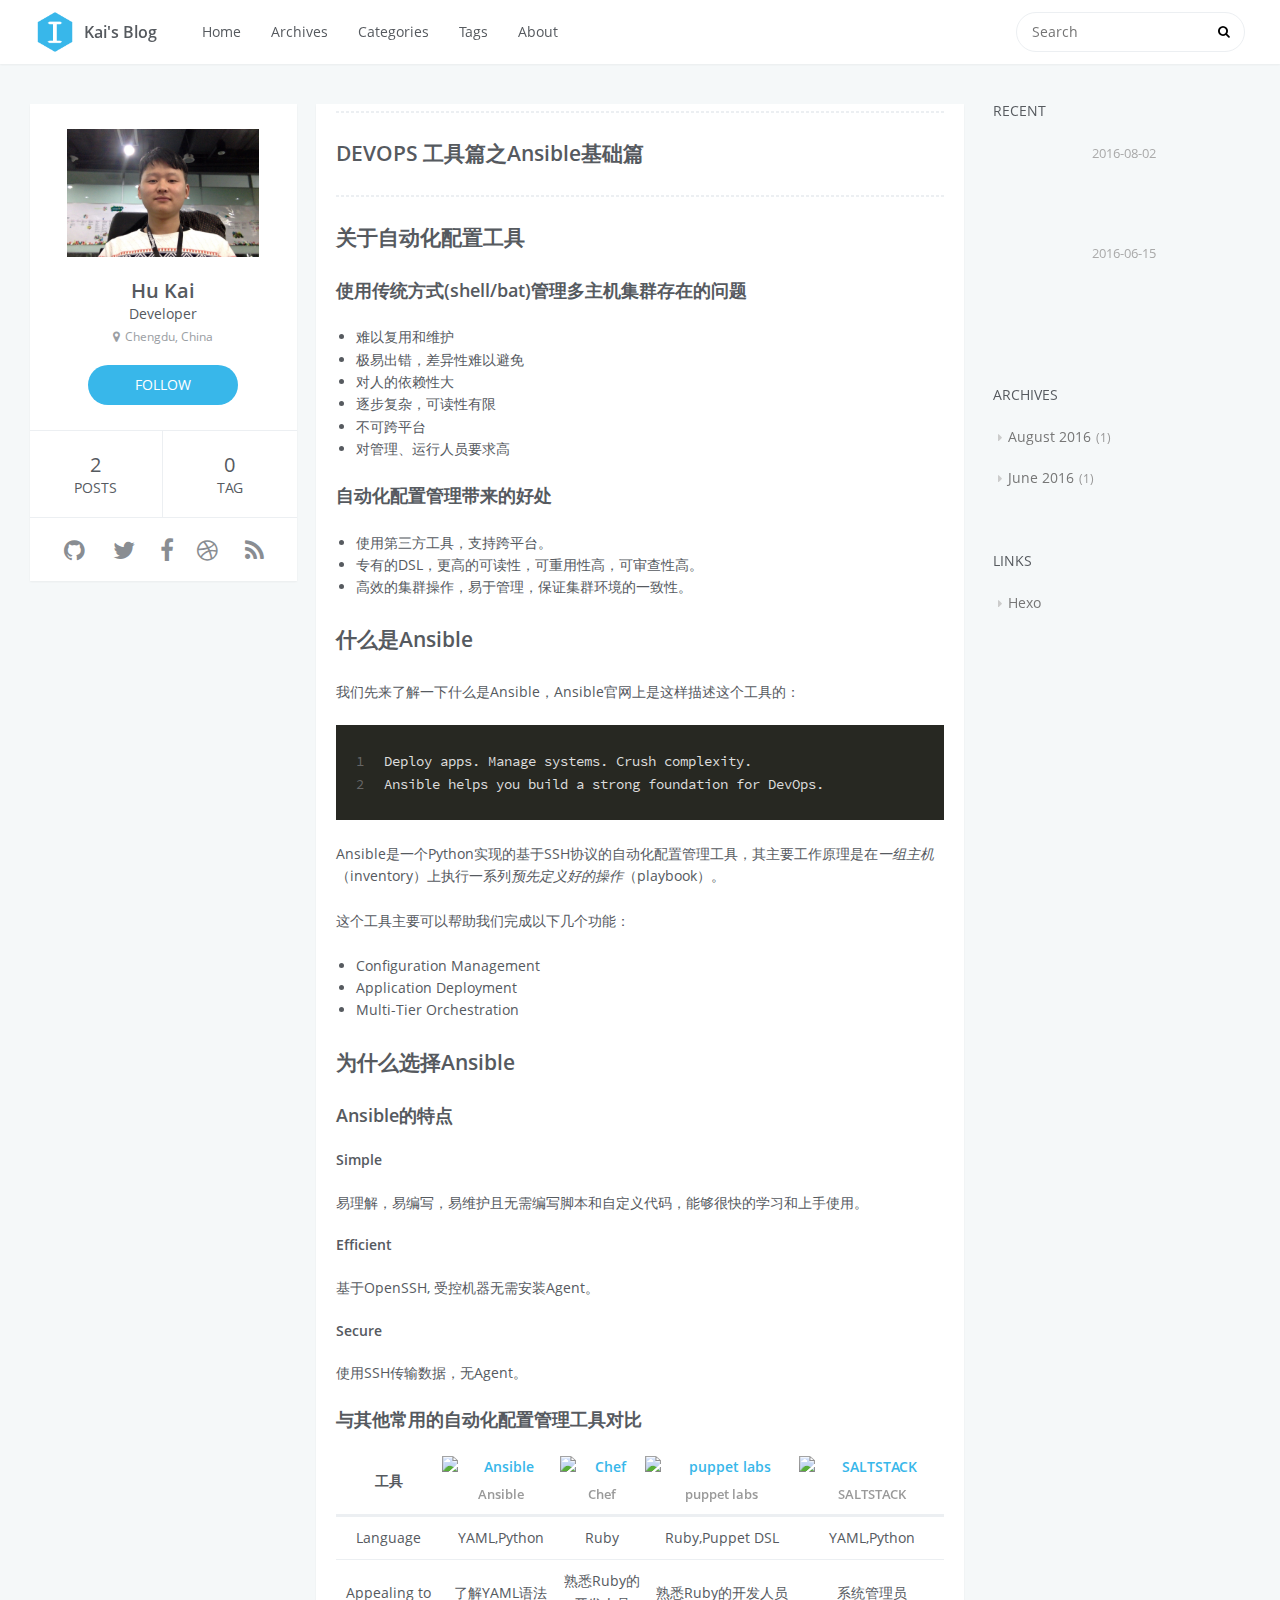
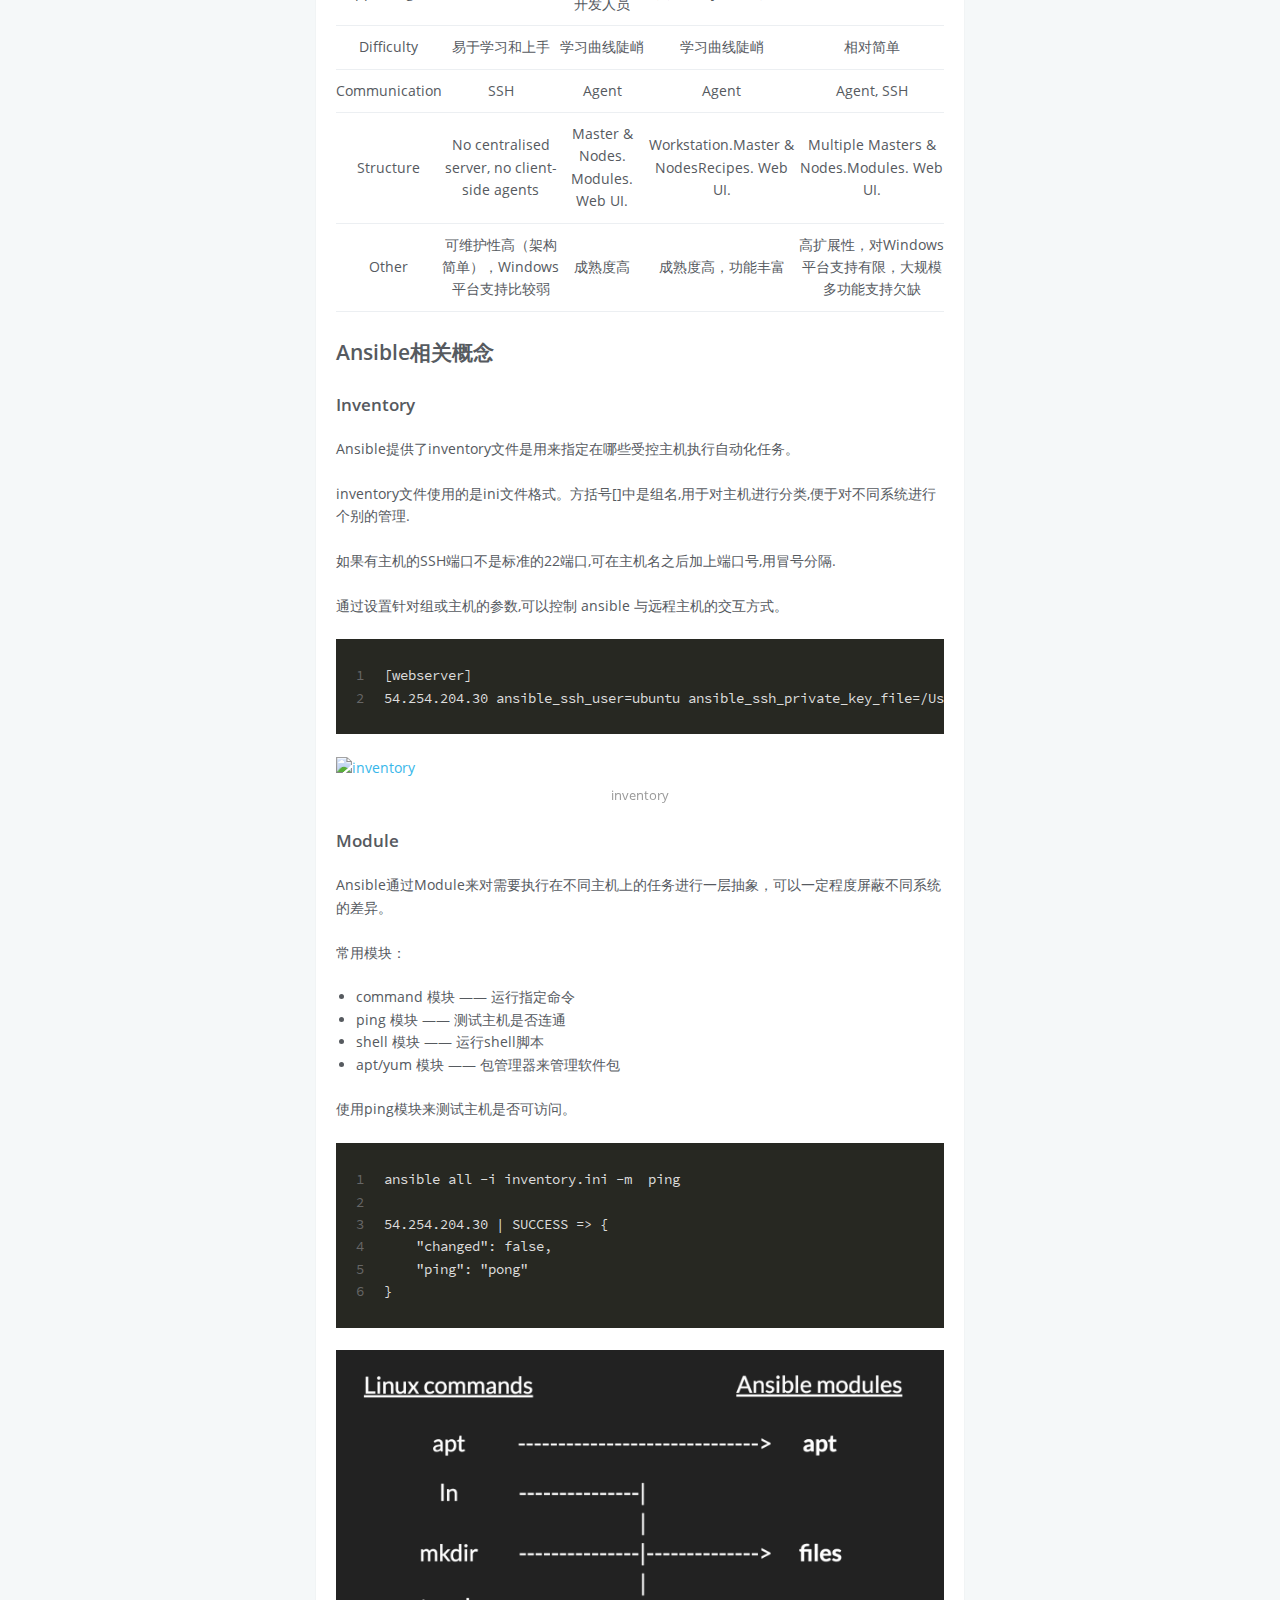
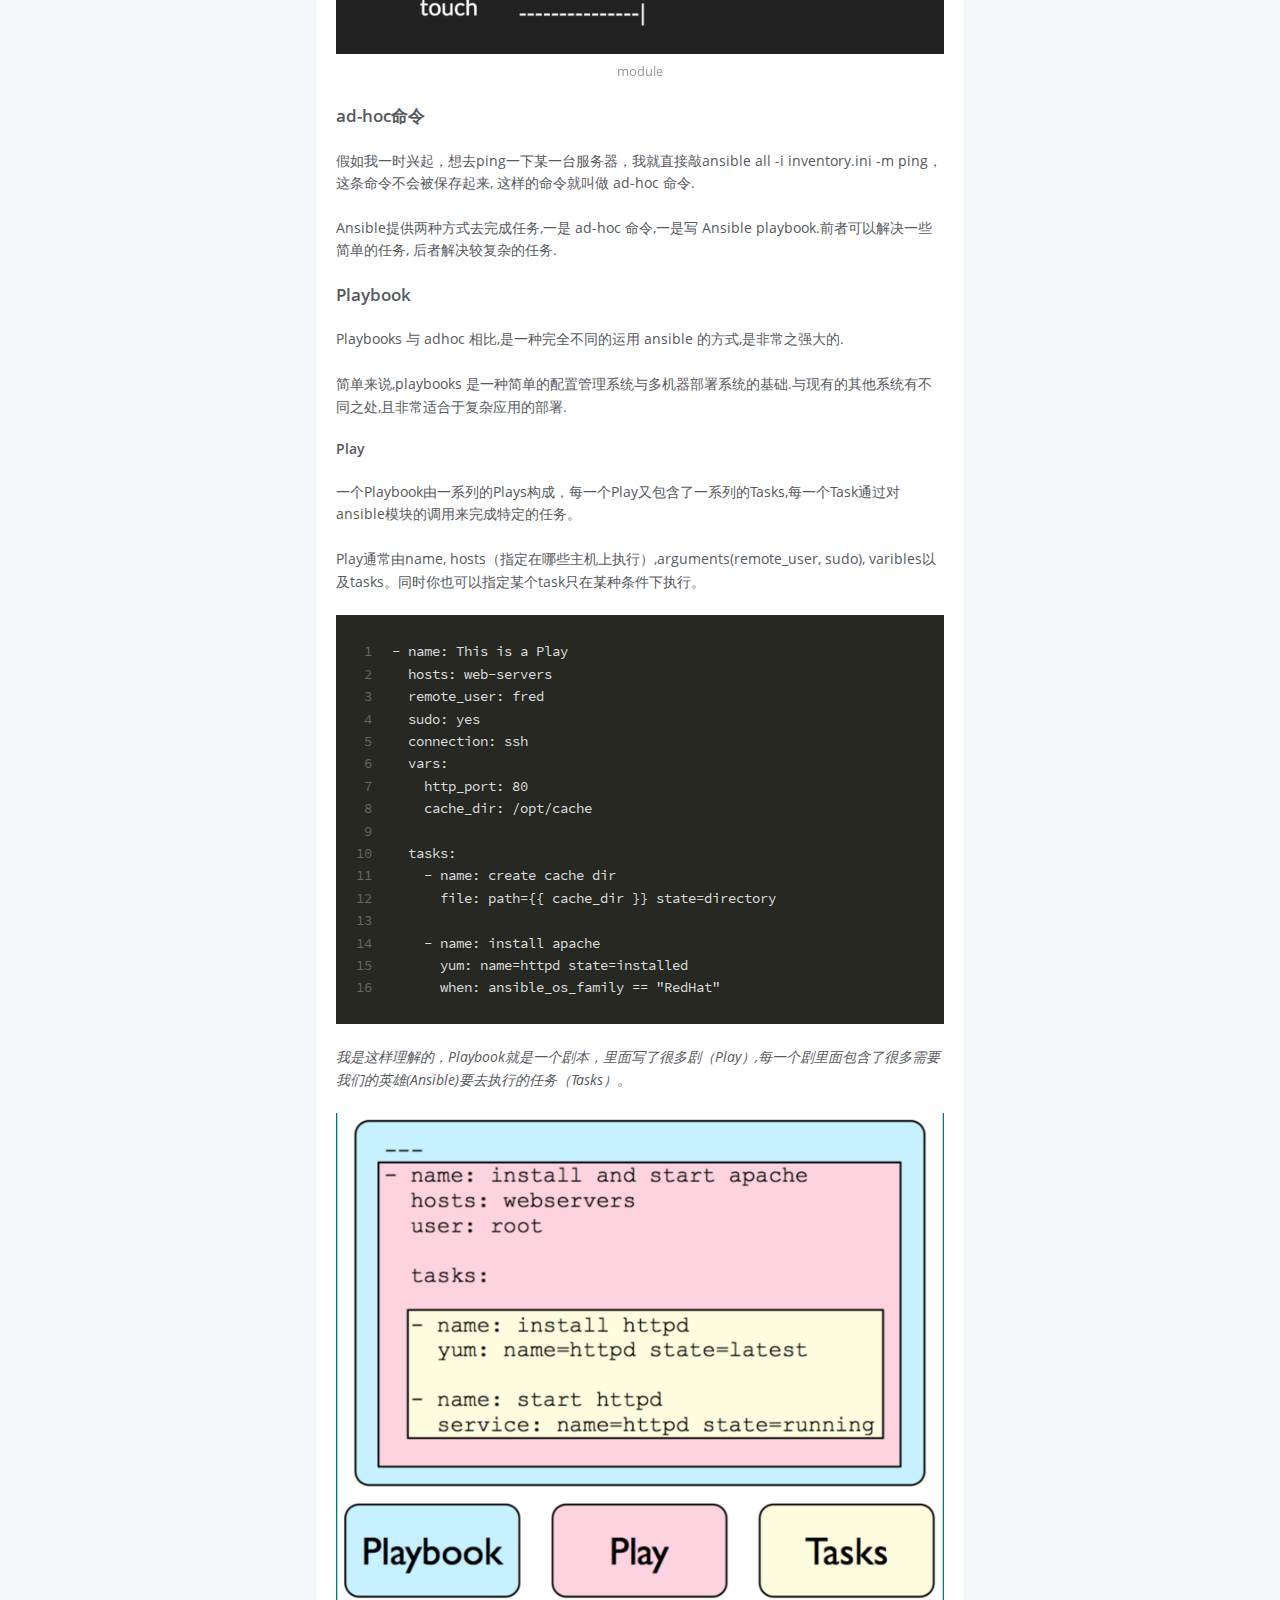
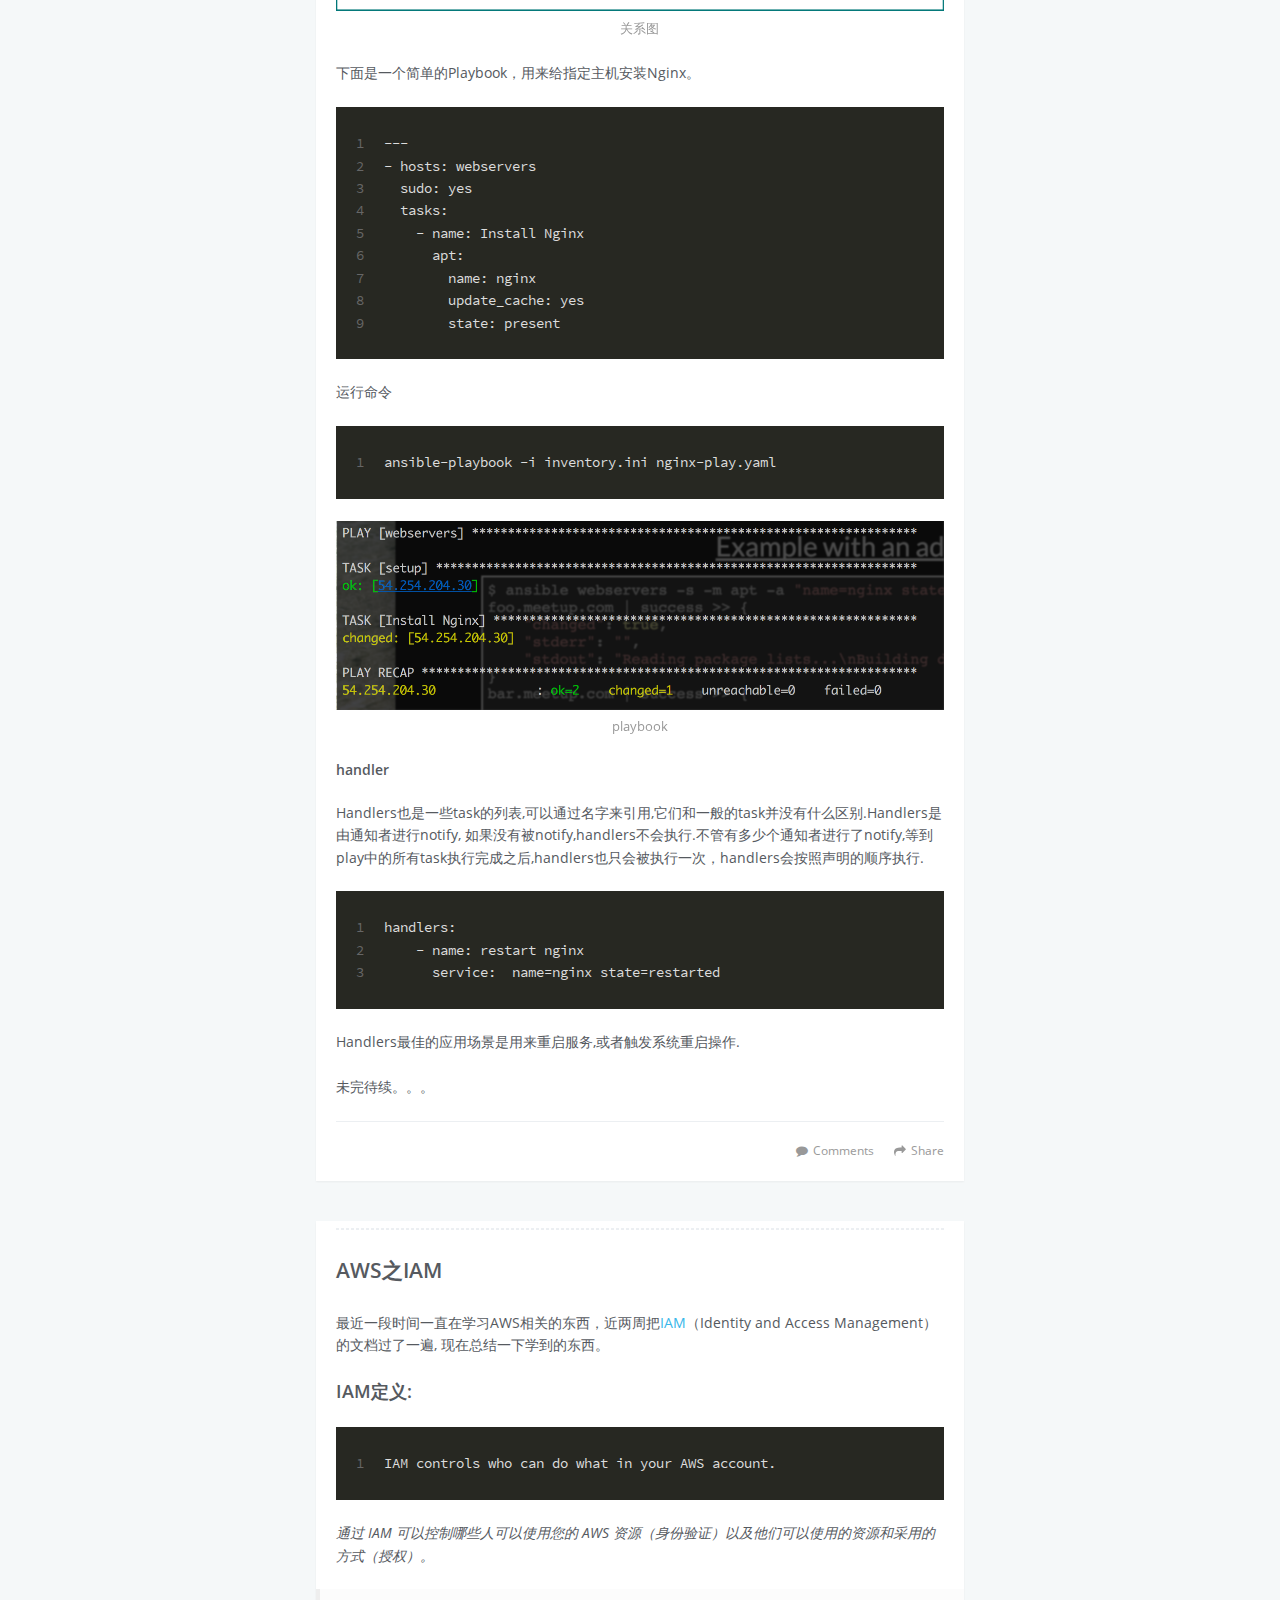
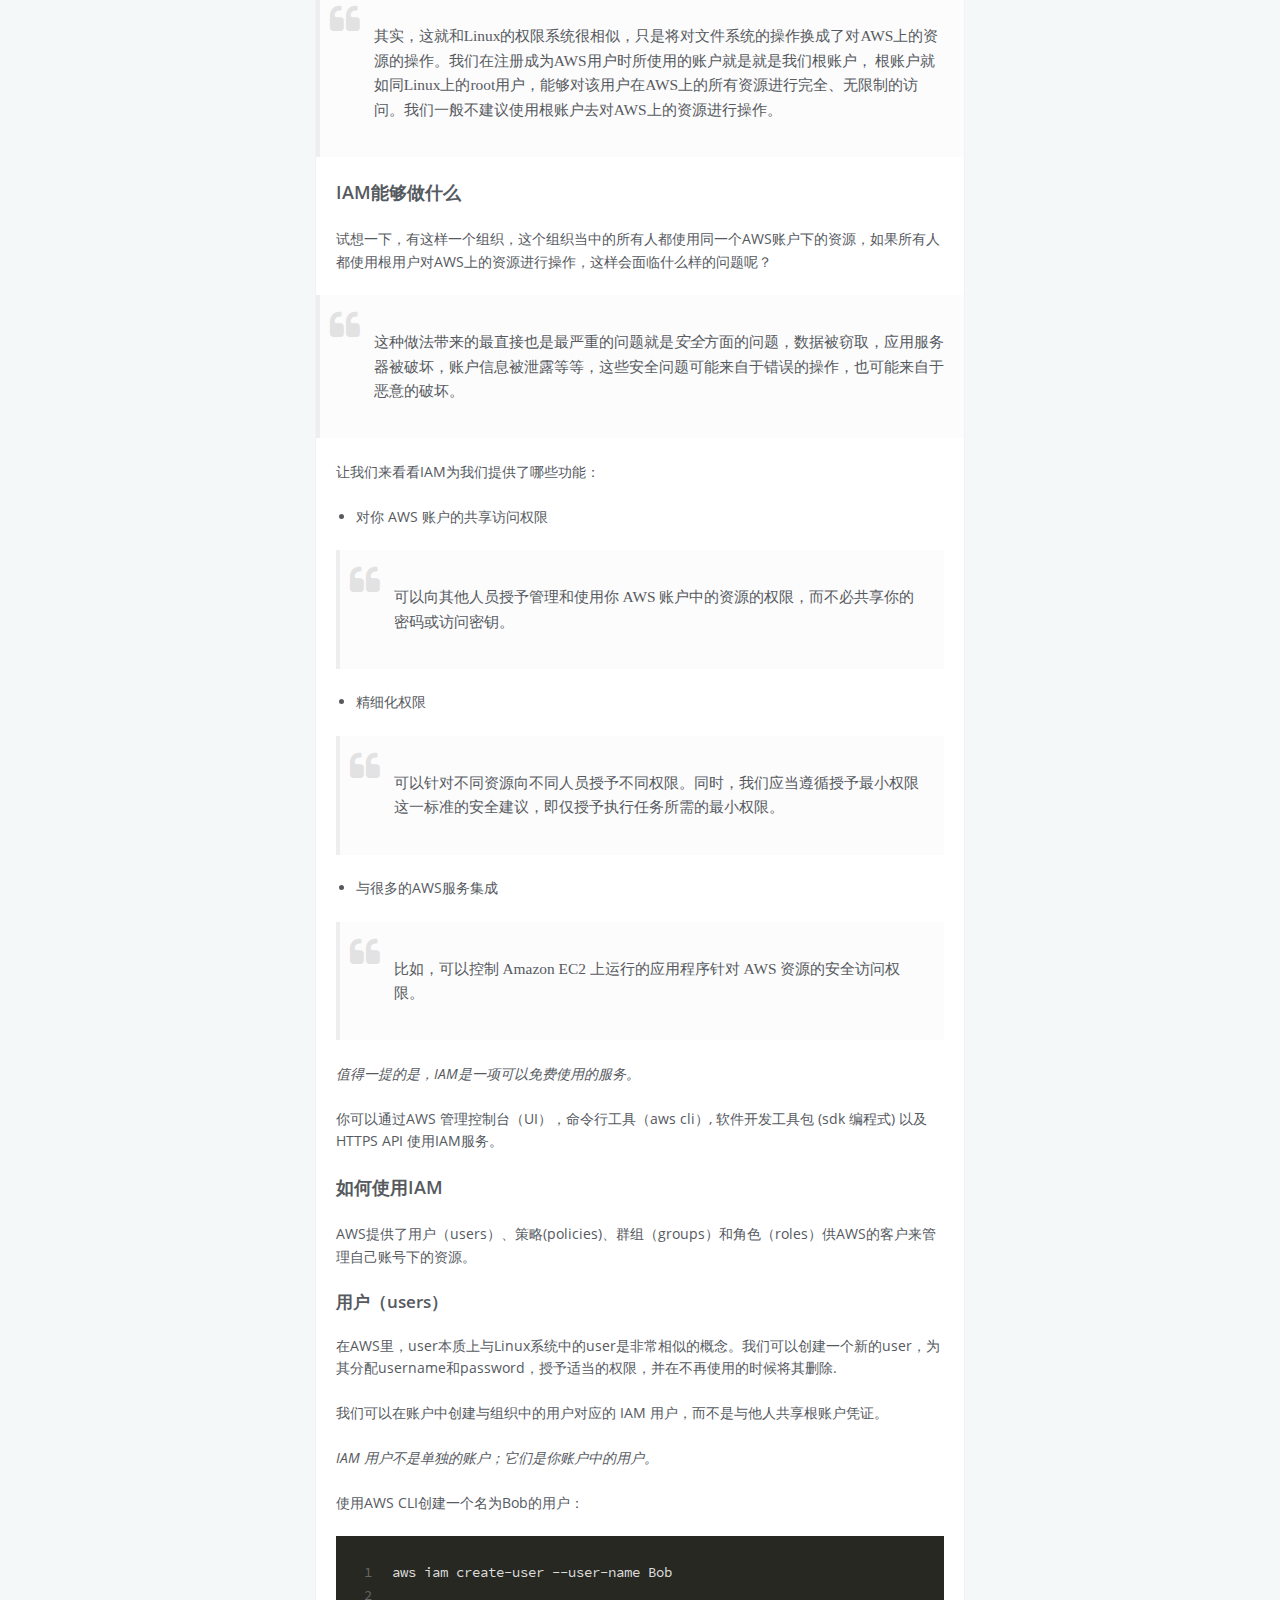
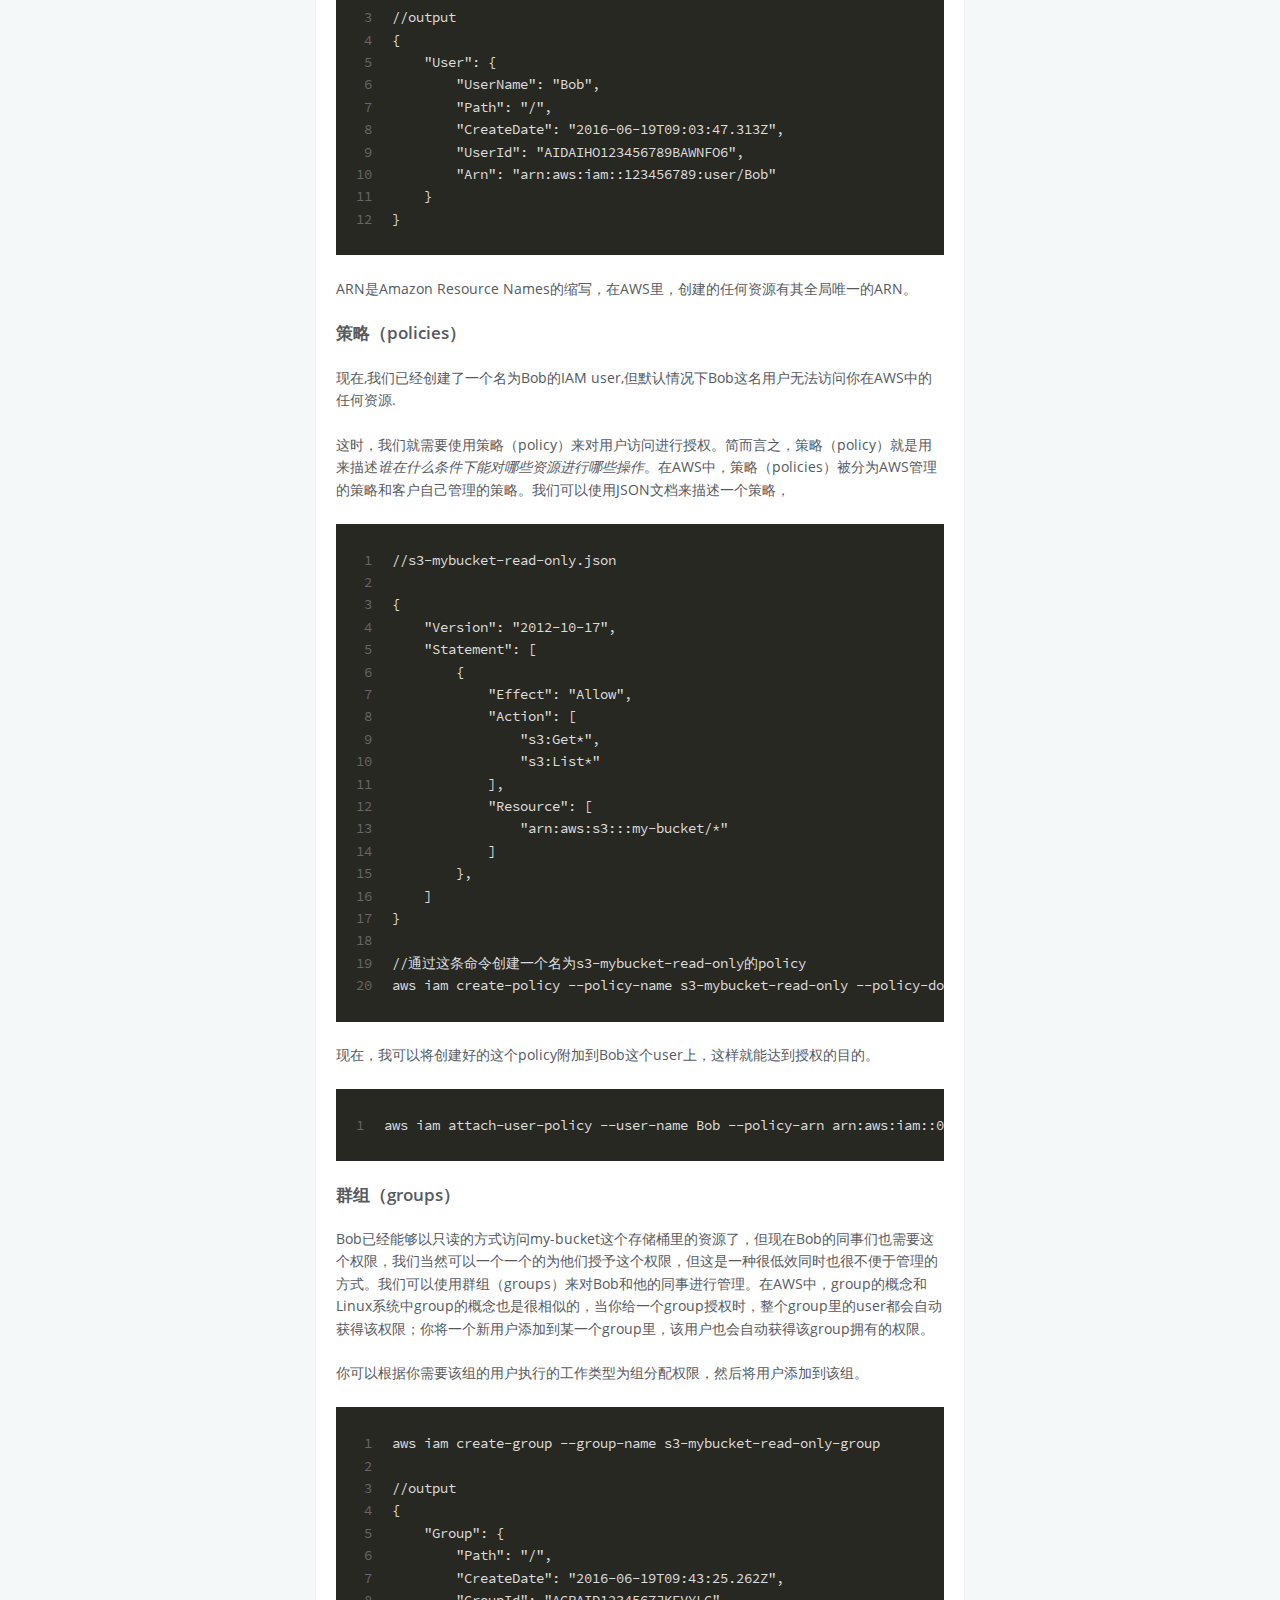
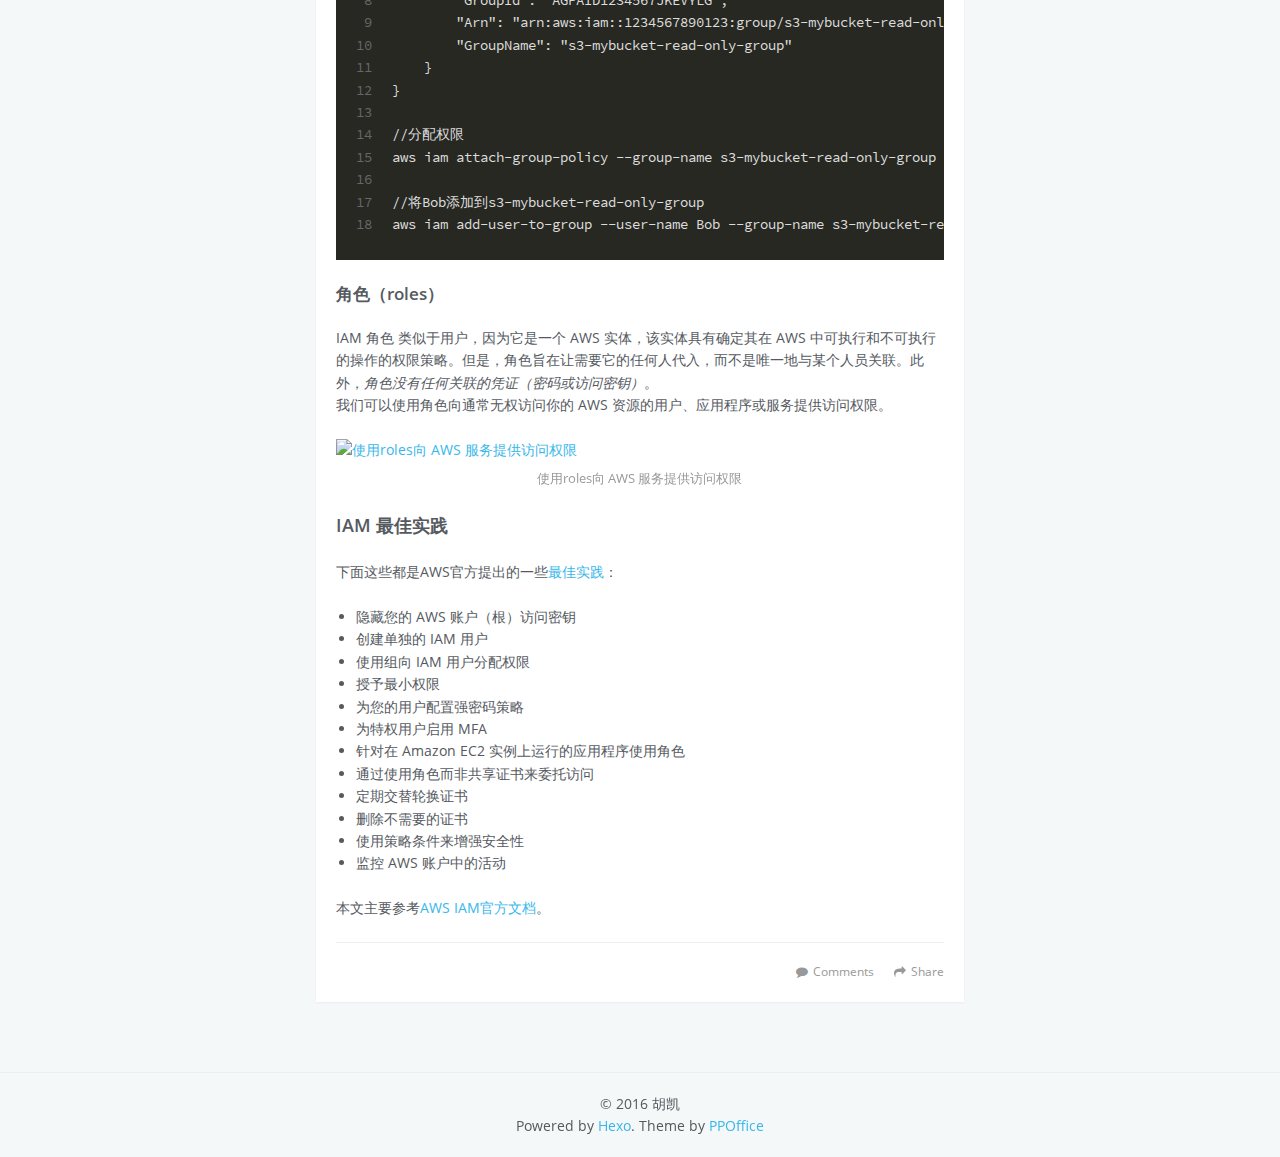
==== commit 30718f8a: "Site updated: 2016-08-10 16:12:42" ====
--- a/index.html
+++ b/index.html
@@ -241,10 +241,10 @@
 <thead>
 <tr>
 <th style="text-align:center">工具</th>
-<th style="text-align:center"><img src="https://s3.amazonaws.com/media-p.slid.es/uploads/111493/images/1870599/ansible_logo.png =100x100" alt="Ansible"></th>
-<th style="text-align:center"><img src="https://s3.amazonaws.com/media-p.slid.es/uploads/111493/images/1870740/Chef_Software_Inc._company_logo.png =100x100" alt="Chef"></th>
-<th style="text-align:center"><img src="https://s3.amazonaws.com/media-p.slid.es/uploads/111493/images/1870743/puppet-labs-logo.png =100x100" alt="puppet labs"></th>
-<th style="text-align:center"><img src="https://s3.amazonaws.com/media-p.slid.es/uploads/111493/images/1870741/SaltStack.png =100x100" alt="SALTSTACK"></th>
+<th style="text-align:center"><img src="https://s3.amazonaws.com/media-p.slid.es/uploads/111493/images/1870599/ansible_logo.png" alt="Ansible"></th>
+<th style="text-align:center"><img src="https://s3.amazonaws.com/media-p.slid.es/uploads/111493/images/1870740/Chef_Software_Inc._company_logo.png" alt="Chef"></th>
+<th style="text-align:center"><img src="https://s3.amazonaws.com/media-p.slid.es/uploads/111493/images/1870743/puppet-labs-logo.png" alt="puppet labs"></th>
+<th style="text-align:center"><img src="https://s3.amazonaws.com/media-p.slid.es/uploads/111493/images/1870741/SaltStack.png" alt="SALTSTACK"></th>
 </tr>
 </thead>
 <tbody>
@@ -308,7 +308,7 @@
 </ul>
 <p>使用ping模块来测试主机是否可访问。</p>
 <figure class="highlight plain"><table><tr><td class="gutter"><pre><span class="line">1</span><br><span class="line">2</span><br><span class="line">3</span><br><span class="line">4</span><br><span class="line">5</span><br><span class="line">6</span><br></pre></td><td class="code"><pre><span class="line">ansible all -i inventory.ini -m  ping</span><br><span class="line"></span><br><span class="line">54.254.204.30 | SUCCESS =&gt; &#123;</span><br><span class="line">    &quot;changed&quot;: false,</span><br><span class="line">    &quot;ping&quot;: &quot;pong&quot;</span><br><span class="line">&#125;</span><br></pre></td></tr></table></figure>
-<p><img src="../images/ansible_module.png =800x400" alt="module">    </p>
+<p><img src="../images/ansible_module.png" alt="module"></p>
 <h4 id="ad-hoc命令"><a href="#ad-hoc命令" class="headerlink" title="ad-hoc命令"></a>ad-hoc命令</h4><p>假如我一时兴起，想去ping一下某一台服务器，我就直接敲ansible all -i inventory.ini -m  ping，这条命令不会被保存起来, 这样的命令就叫做 ad-hoc 命令.</p>
 <p>Ansible提供两种方式去完成任务,一是 ad-hoc 命令,一是写 Ansible playbook.前者可以解决一些简单的任务, 后者解决较复杂的任务.</p>
 <h4 id="Playbook"><a href="#Playbook" class="headerlink" title="Playbook"></a>Playbook</h4><p>Playbooks 与 adhoc 相比,是一种完全不同的运用 ansible 的方式,是非常之强大的.</p>
@@ -317,12 +317,12 @@
 <p>Play通常由name, hosts（指定在哪些主机上执行）,arguments(remote_user, sudo), varibles以及tasks。同时你也可以指定某个task只在某种条件下执行。</p>
 <figure class="highlight plain"><table><tr><td class="gutter"><pre><span class="line">1</span><br><span class="line">2</span><br><span class="line">3</span><br><span class="line">4</span><br><span class="line">5</span><br><span class="line">6</span><br><span class="line">7</span><br><span class="line">8</span><br><span class="line">9</span><br><span class="line">10</span><br><span class="line">11</span><br><span class="line">12</span><br><span class="line">13</span><br><span class="line">14</span><br><span class="line">15</span><br><span class="line">16</span><br></pre></td><td class="code"><pre><span class="line">- name: This is a Play</span><br><span class="line">  hosts: web-servers</span><br><span class="line">  remote_user: fred</span><br><span class="line">  sudo: yes</span><br><span class="line">  connection: ssh</span><br><span class="line">  vars:</span><br><span class="line">    http_port: 80</span><br><span class="line">    cache_dir: /opt/cache</span><br><span class="line"></span><br><span class="line">  tasks:</span><br><span class="line">    - name: create cache dir</span><br><span class="line">      file: path=&#123;&#123; cache_dir &#125;&#125; state=directory</span><br><span class="line"></span><br><span class="line">    - name: install apache</span><br><span class="line">      yum: name=httpd state=installed</span><br><span class="line">      when: ansible_os_family == &quot;RedHat&quot;</span><br></pre></td></tr></table></figure>
 <p><em>我是这样理解的，Playbook就是一个剧本，里面写了很多剧（Play）,每一个剧里面包含了很多需要我们的英雄(Ansible)要去执行的任务（Tasks）。</em></p>
-<p><img src="../images/relationship.png =800x600" alt="关系图"></p>
+<p><img src="../images/relationship.png" alt="关系图"></p>
 <p>下面是一个简单的Playbook，用来给指定主机安装Nginx。</p>
 <figure class="highlight plain"><table><tr><td class="gutter"><pre><span class="line">1</span><br><span class="line">2</span><br><span class="line">3</span><br><span class="line">4</span><br><span class="line">5</span><br><span class="line">6</span><br><span class="line">7</span><br><span class="line">8</span><br><span class="line">9</span><br></pre></td><td class="code"><pre><span class="line">---</span><br><span class="line">- hosts: webservers</span><br><span class="line">  sudo: yes</span><br><span class="line">  tasks:</span><br><span class="line">    - name: Install Nginx</span><br><span class="line">      apt:</span><br><span class="line">        name: nginx</span><br><span class="line">        update_cache: yes</span><br><span class="line">        state: present</span><br></pre></td></tr></table></figure>
 <p>运行命令</p>
 <figure class="highlight plain"><table><tr><td class="gutter"><pre><span class="line">1</span><br></pre></td><td class="code"><pre><span class="line">ansible-playbook -i inventory.ini nginx-play.yaml</span><br></pre></td></tr></table></figure>
-<p><img src="../images/playbook.png =600x200" alt="playbook"></p>
+<p><img src="../images/playbook.png" alt="playbook"></p>
 <h5 id="handler"><a href="#handler" class="headerlink" title="handler"></a>handler</h5><p>Handlers也是一些task的列表,可以通过名字来引用,它们和一般的task并没有什么区别.Handlers是由通知者进行notify, 如果没有被notify,handlers不会执行.不管有多少个通知者进行了notify,等到play中的所有task执行完成之后,handlers也只会被执行一次，handlers会按照声明的顺序执行.</p>
 <figure class="highlight plain"><table><tr><td class="gutter"><pre><span class="line">1</span><br><span class="line">2</span><br><span class="line">3</span><br></pre></td><td class="code"><pre><span class="line">handlers:</span><br><span class="line">    - name: restart nginx</span><br><span class="line">      service:  name=nginx state=restarted</span><br></pre></td></tr></table></figure>
 <p>Handlers最佳的应用场景是用来重启服务,或者触发系统重启操作.</p>
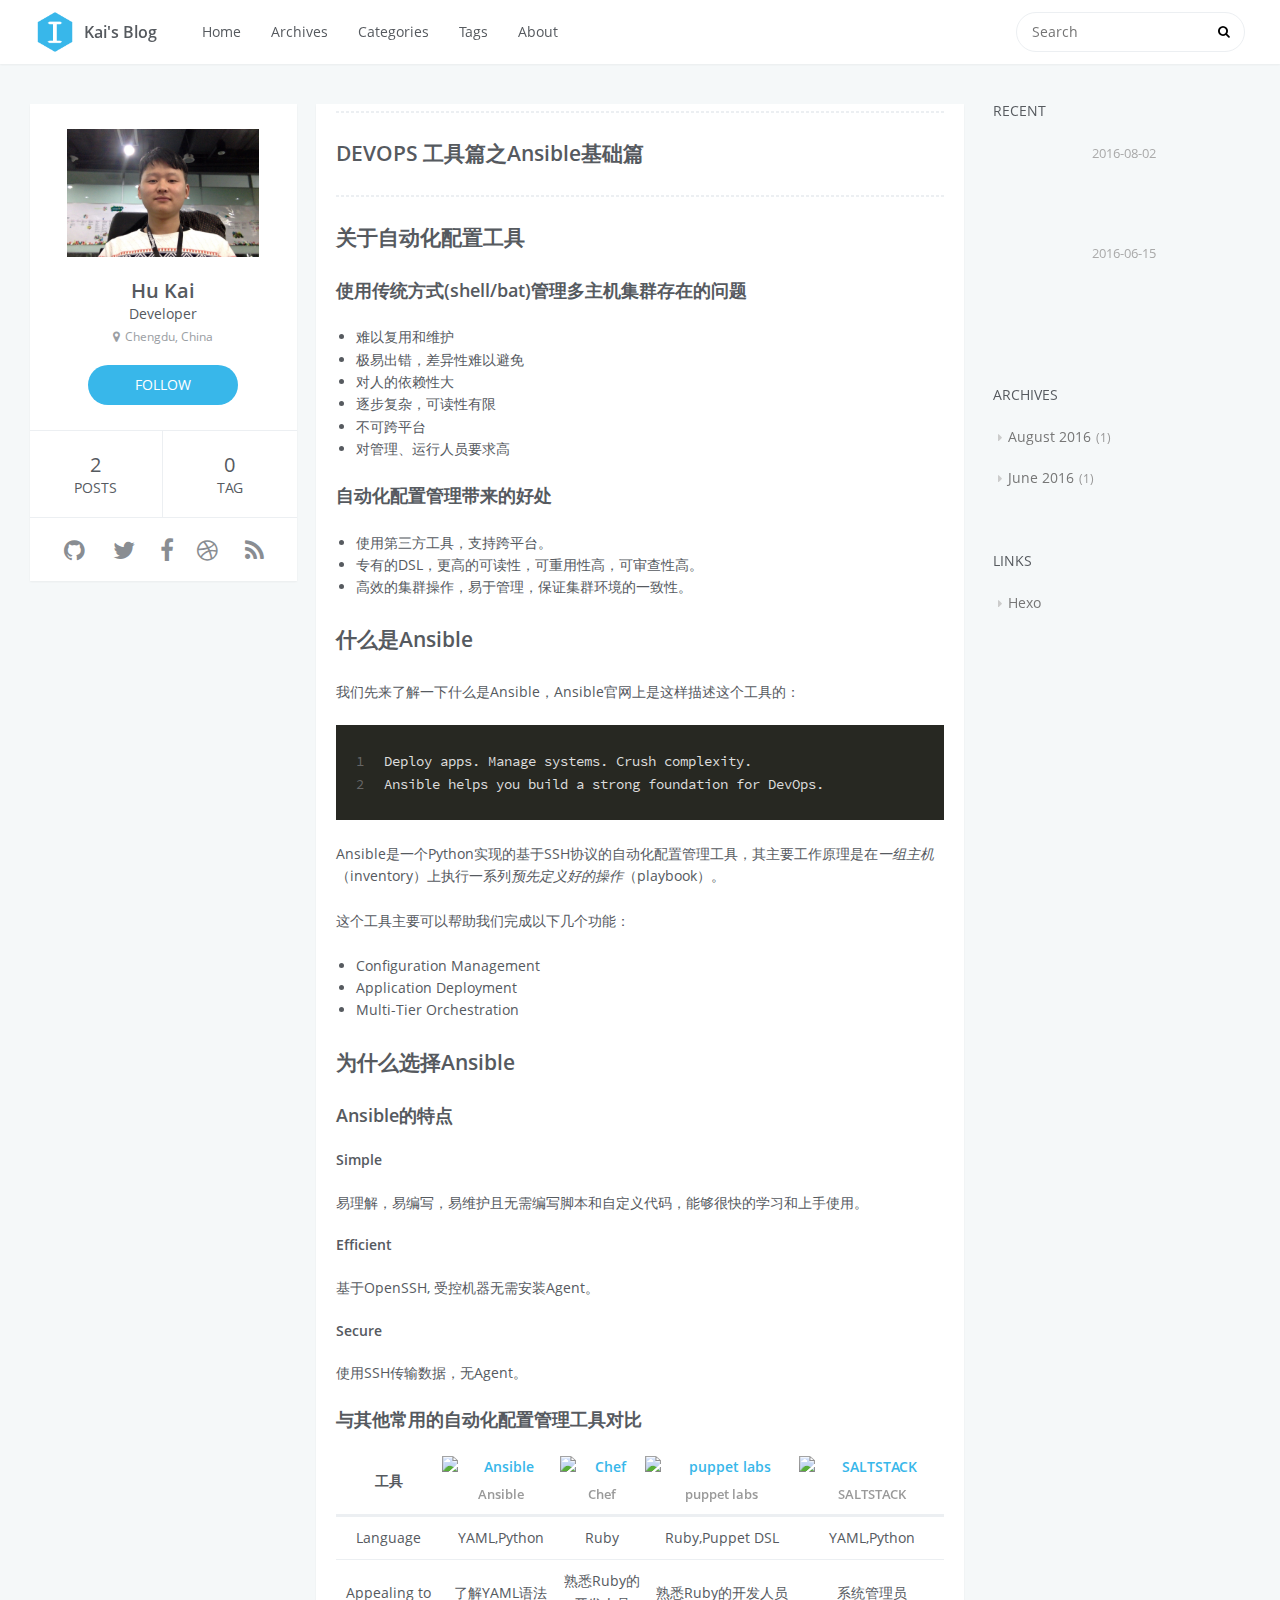
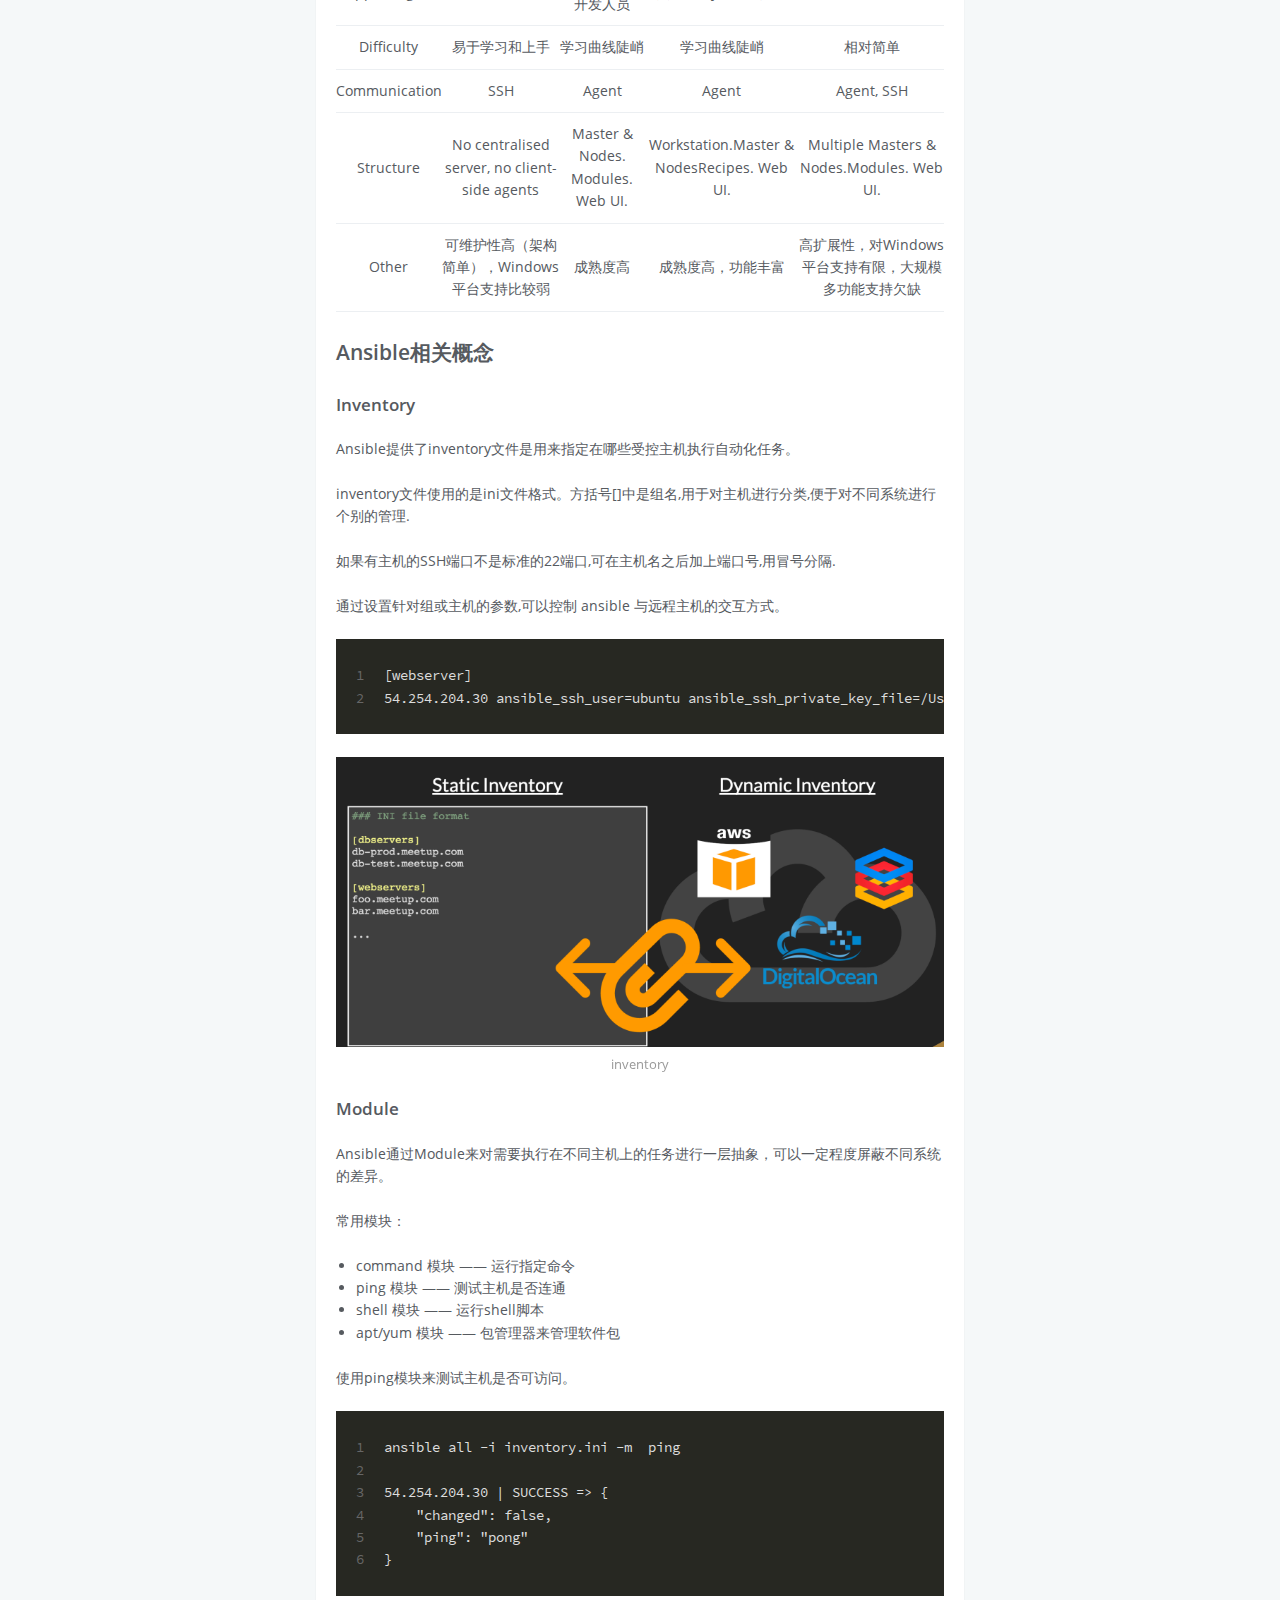
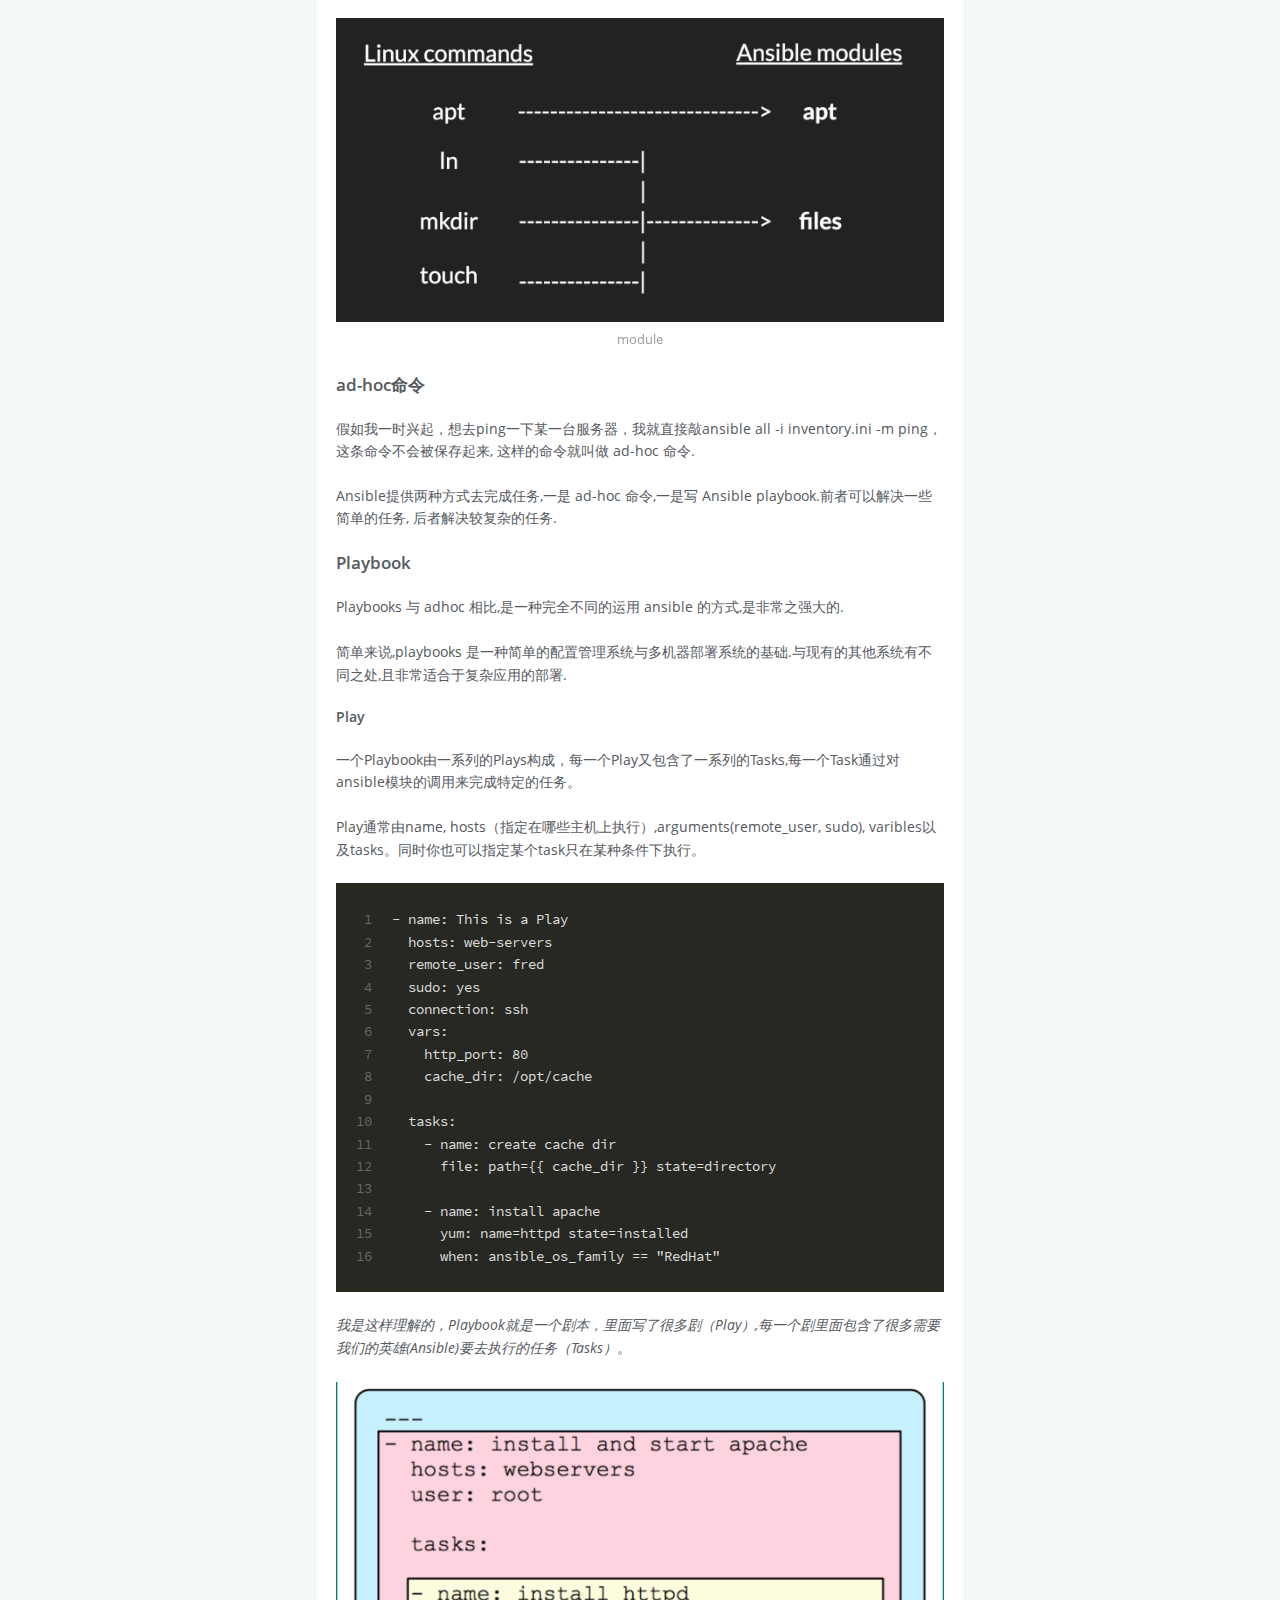
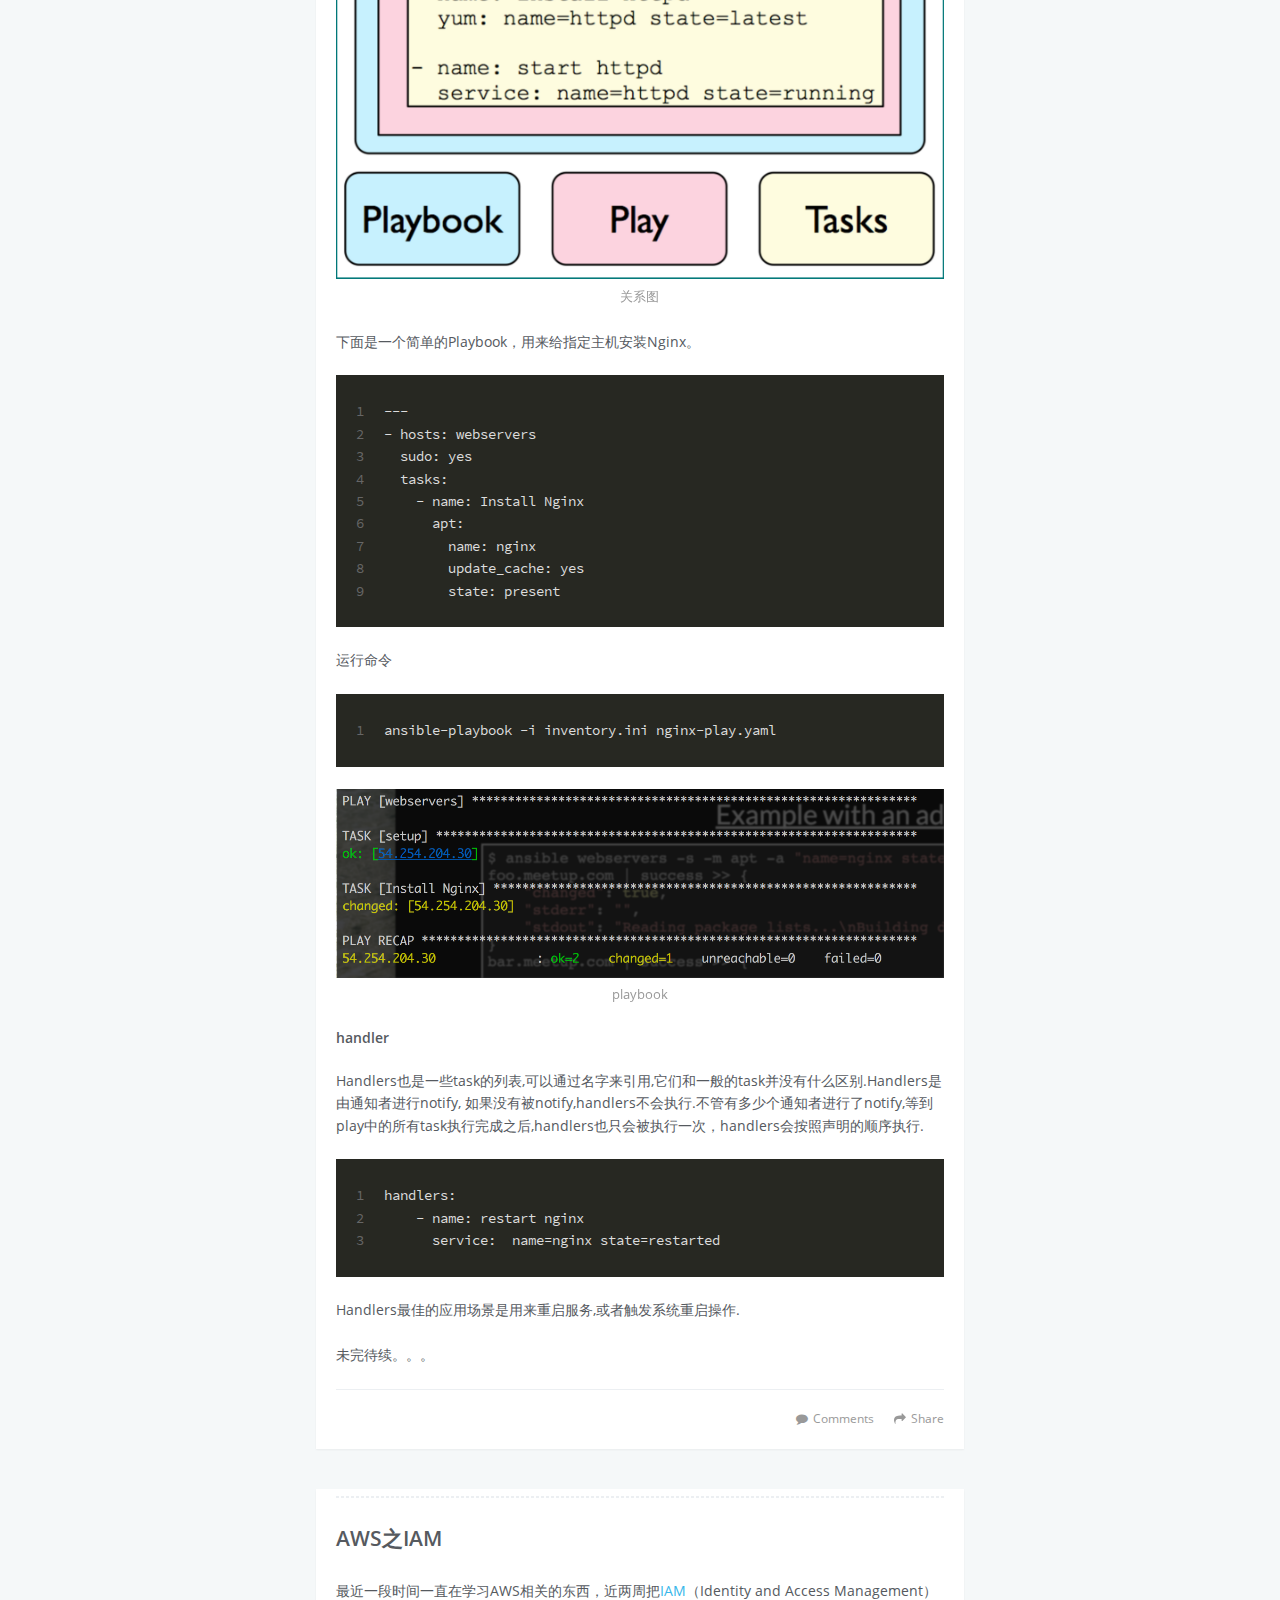
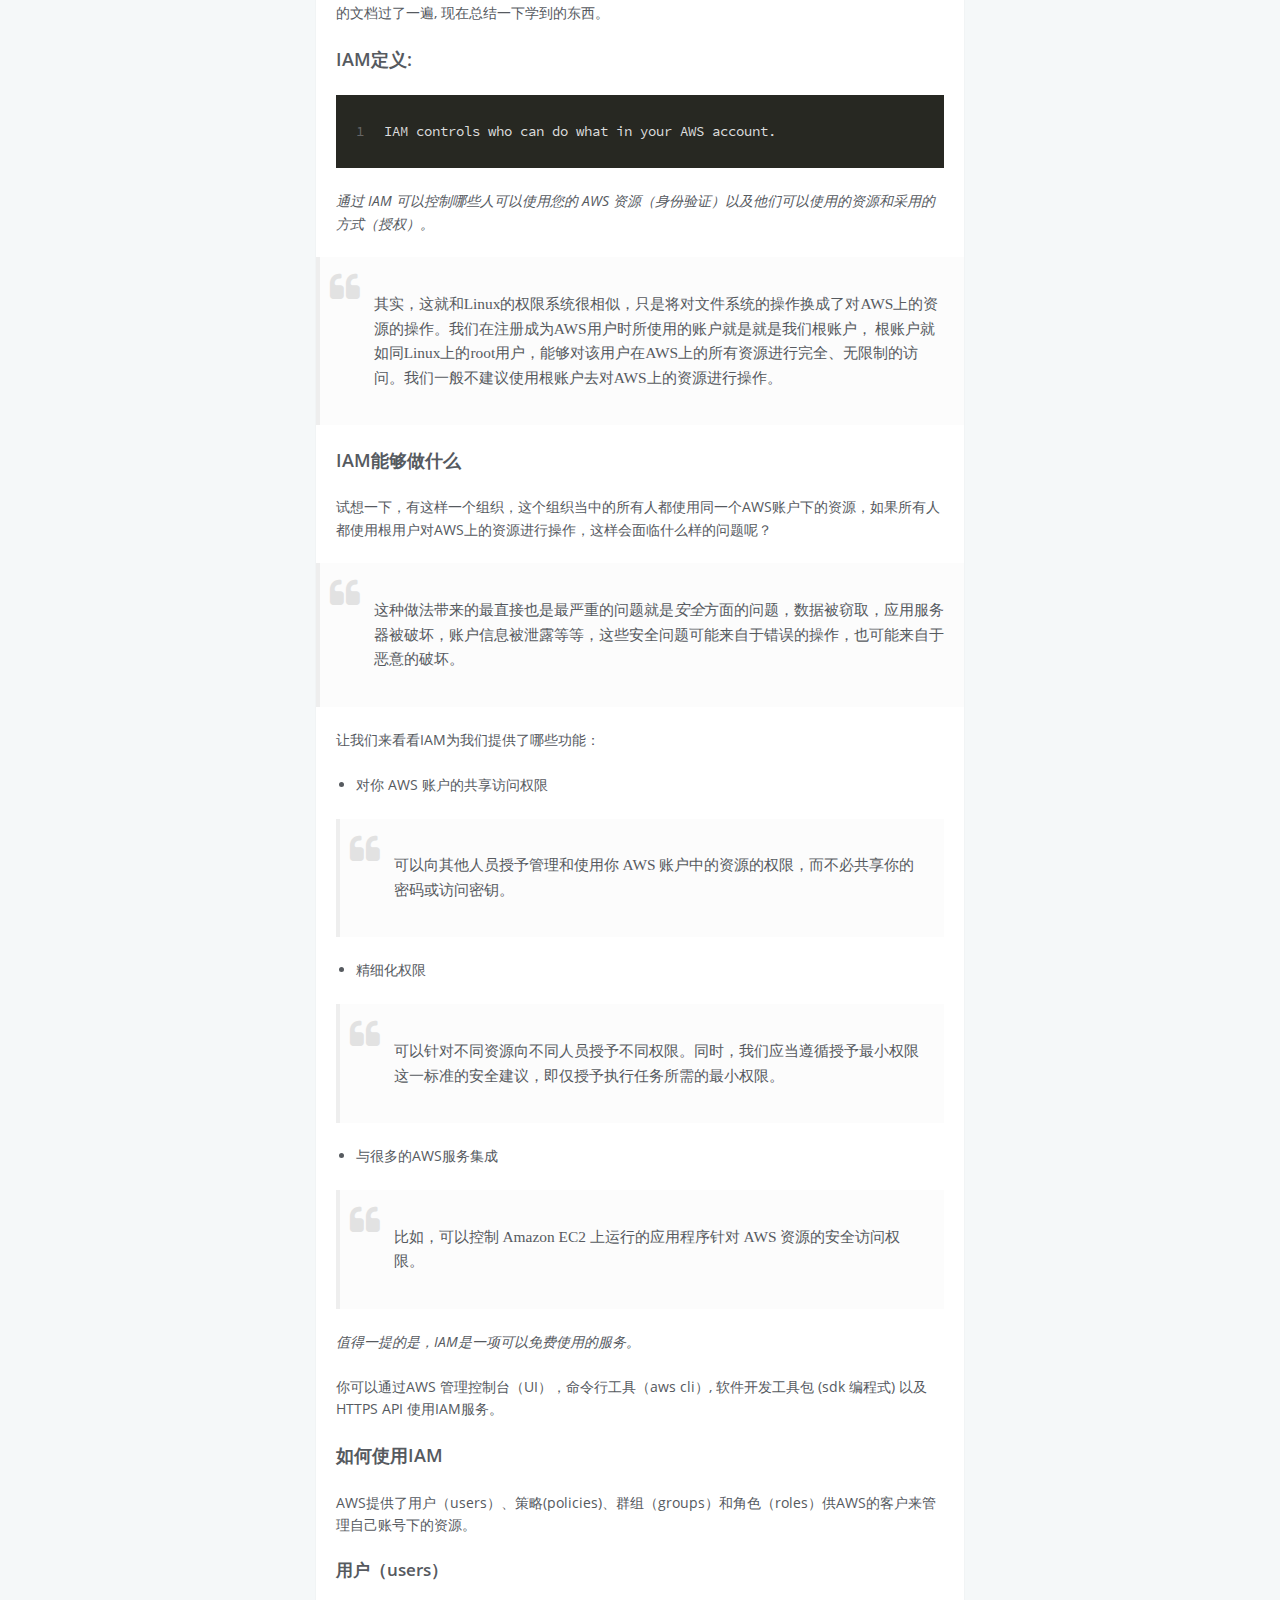
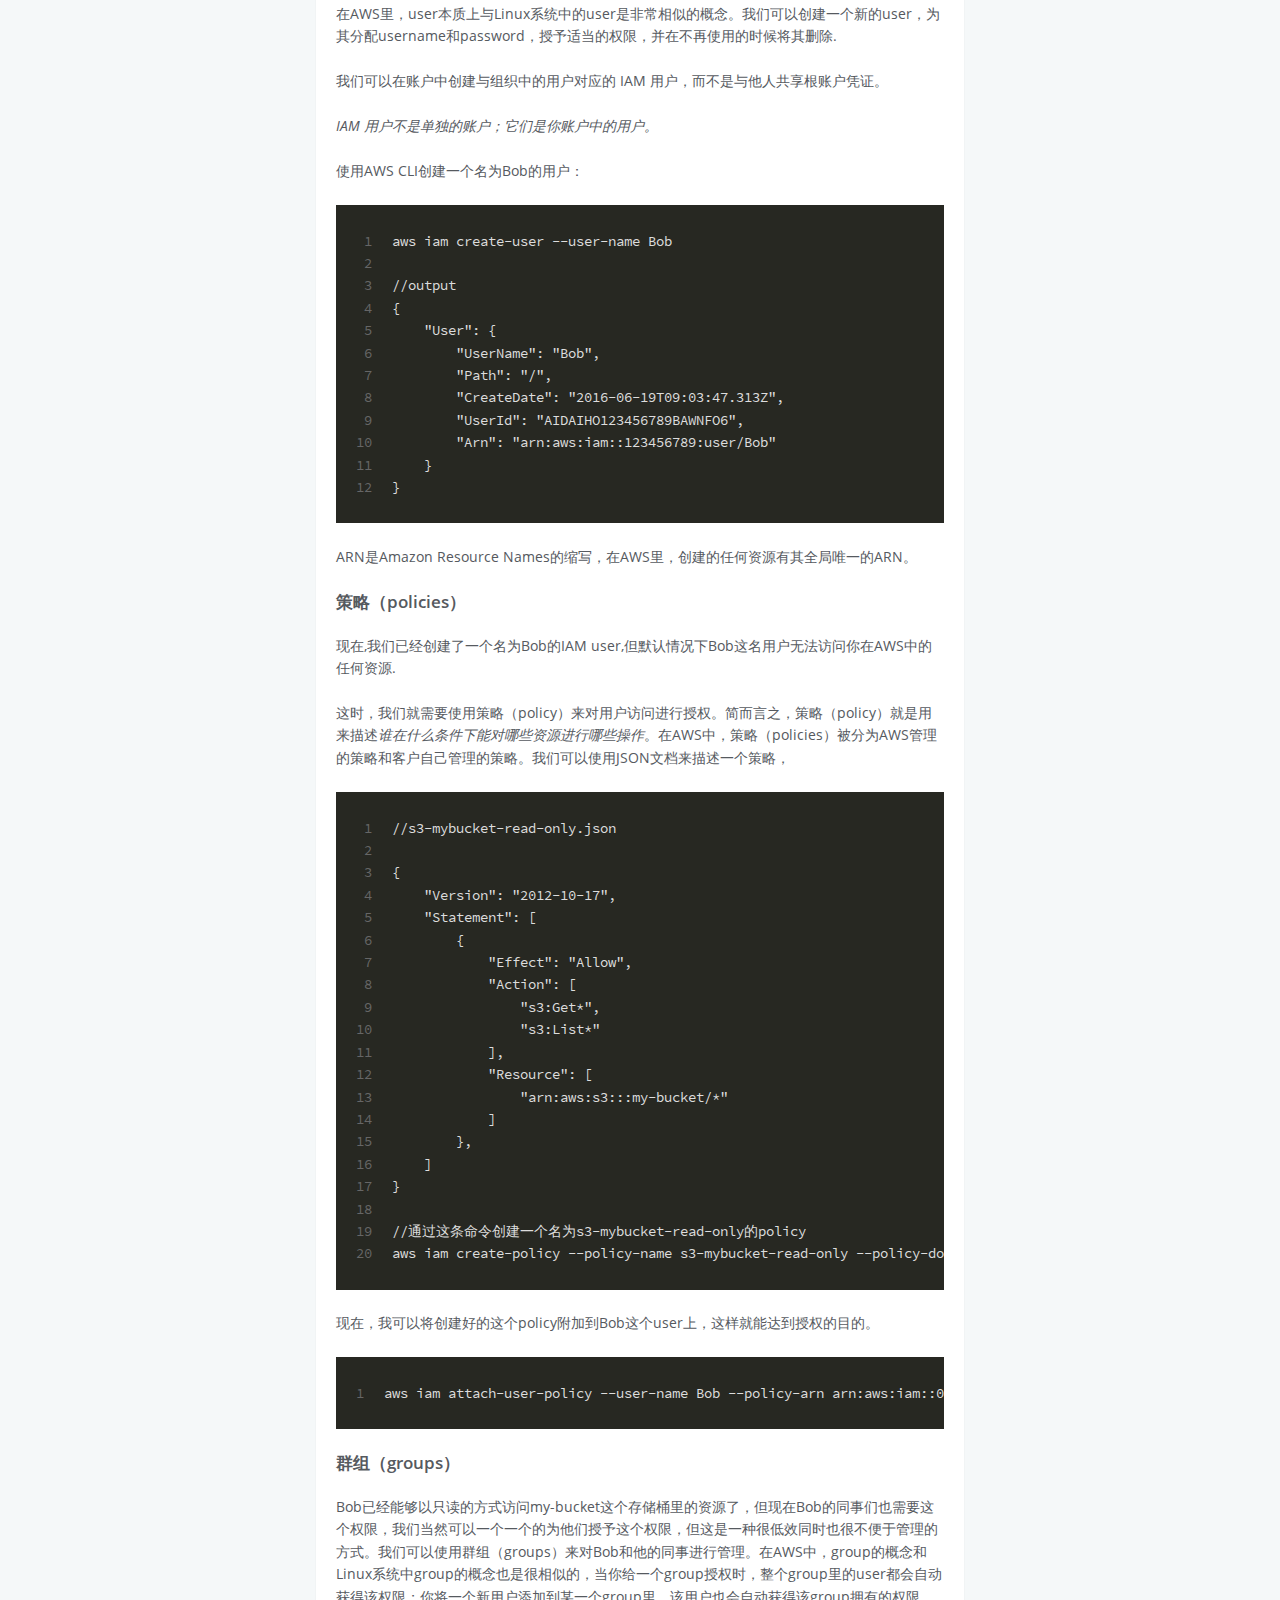
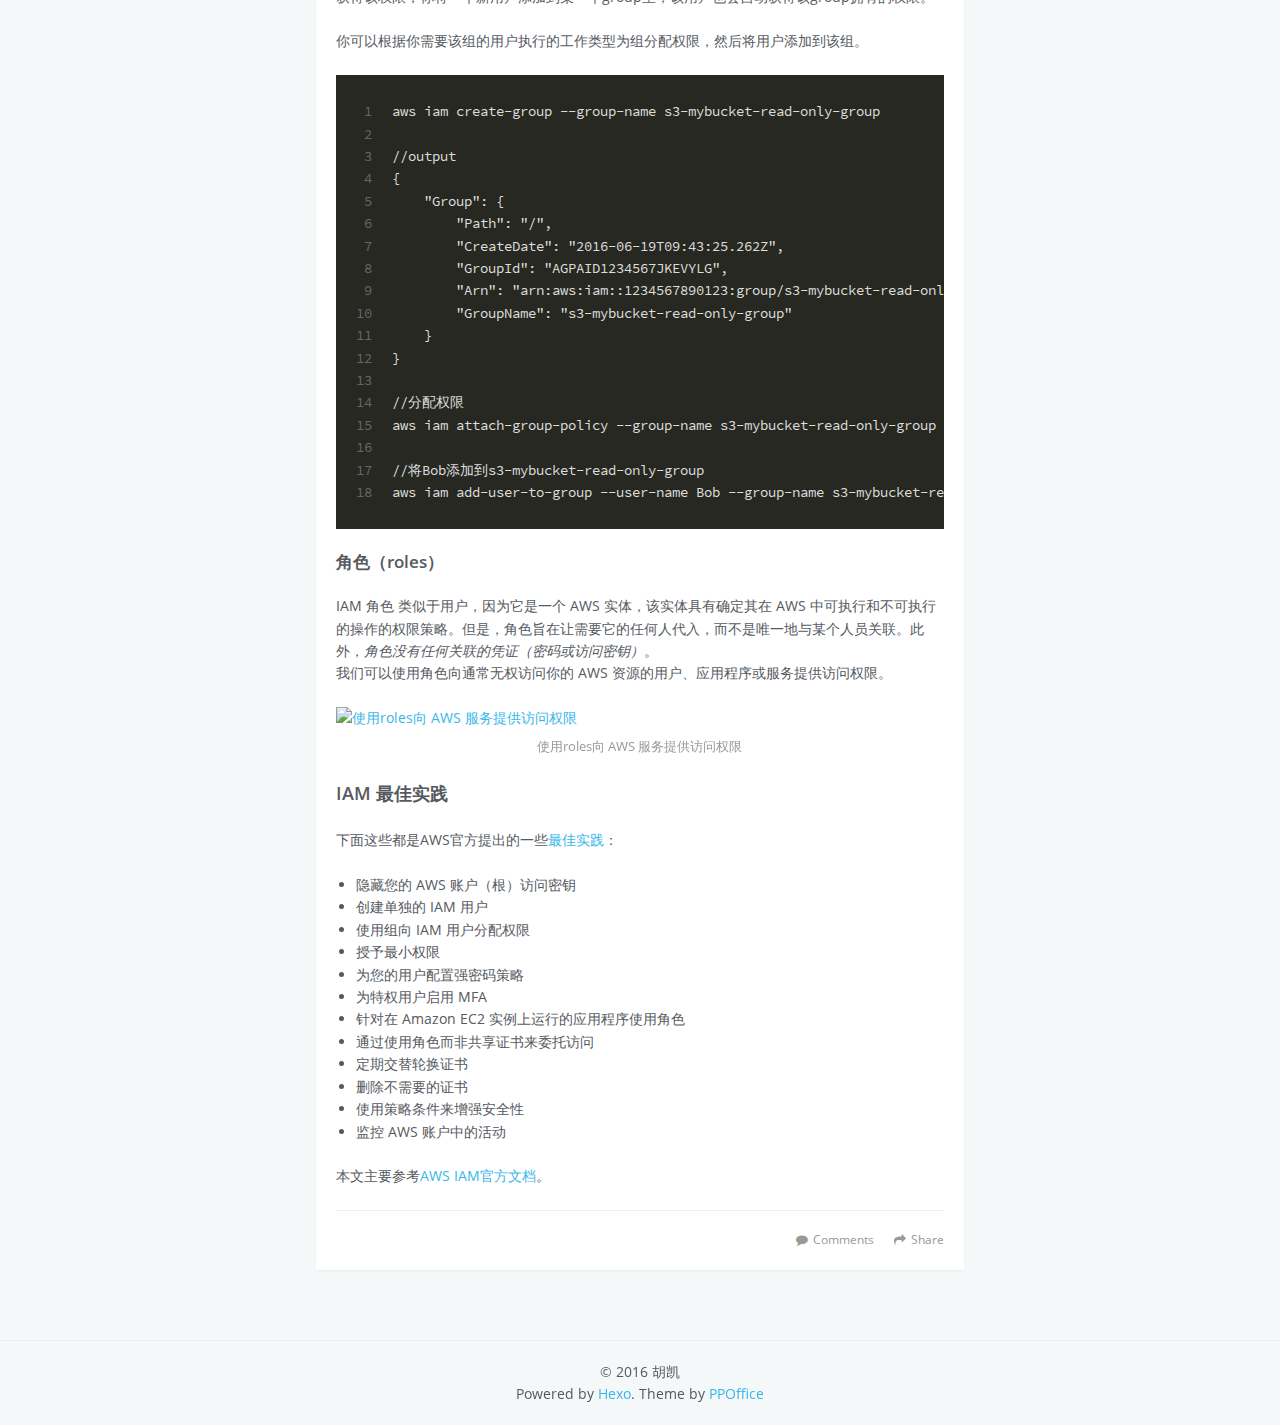
==== commit d6cbf7c5: "Site updated: 2016-08-10 16:13:27" ====
--- a/index.html
+++ b/index.html
@@ -297,7 +297,7 @@
 <p>如果有主机的SSH端口不是标准的22端口,可在主机名之后加上端口号,用冒号分隔.</p>
 <p>通过设置针对组或主机的参数,可以控制 ansible 与远程主机的交互方式。</p>
 <figure class="highlight plain"><table><tr><td class="gutter"><pre><span class="line">1</span><br><span class="line">2</span><br></pre></td><td class="code"><pre><span class="line">[webserver]</span><br><span class="line">54.254.204.30 ansible_ssh_user=ubuntu ansible_ssh_private_key_file=/Users/kdhu/Scripts/aws_secret_key.pem</span><br></pre></td></tr></table></figure>
-<p><img src="../images/inventory.png =800x400" alt="inventory"></p>
+<p><img src="../images/inventory.png" alt="inventory"></p>
 <h4 id="Module"><a href="#Module" class="headerlink" title="Module"></a>Module</h4><p>Ansible通过Module来对需要执行在不同主机上的任务进行一层抽象，可以一定程度屏蔽不同系统的差异。</p>
 <p>常用模块：</p>
 <ul>
